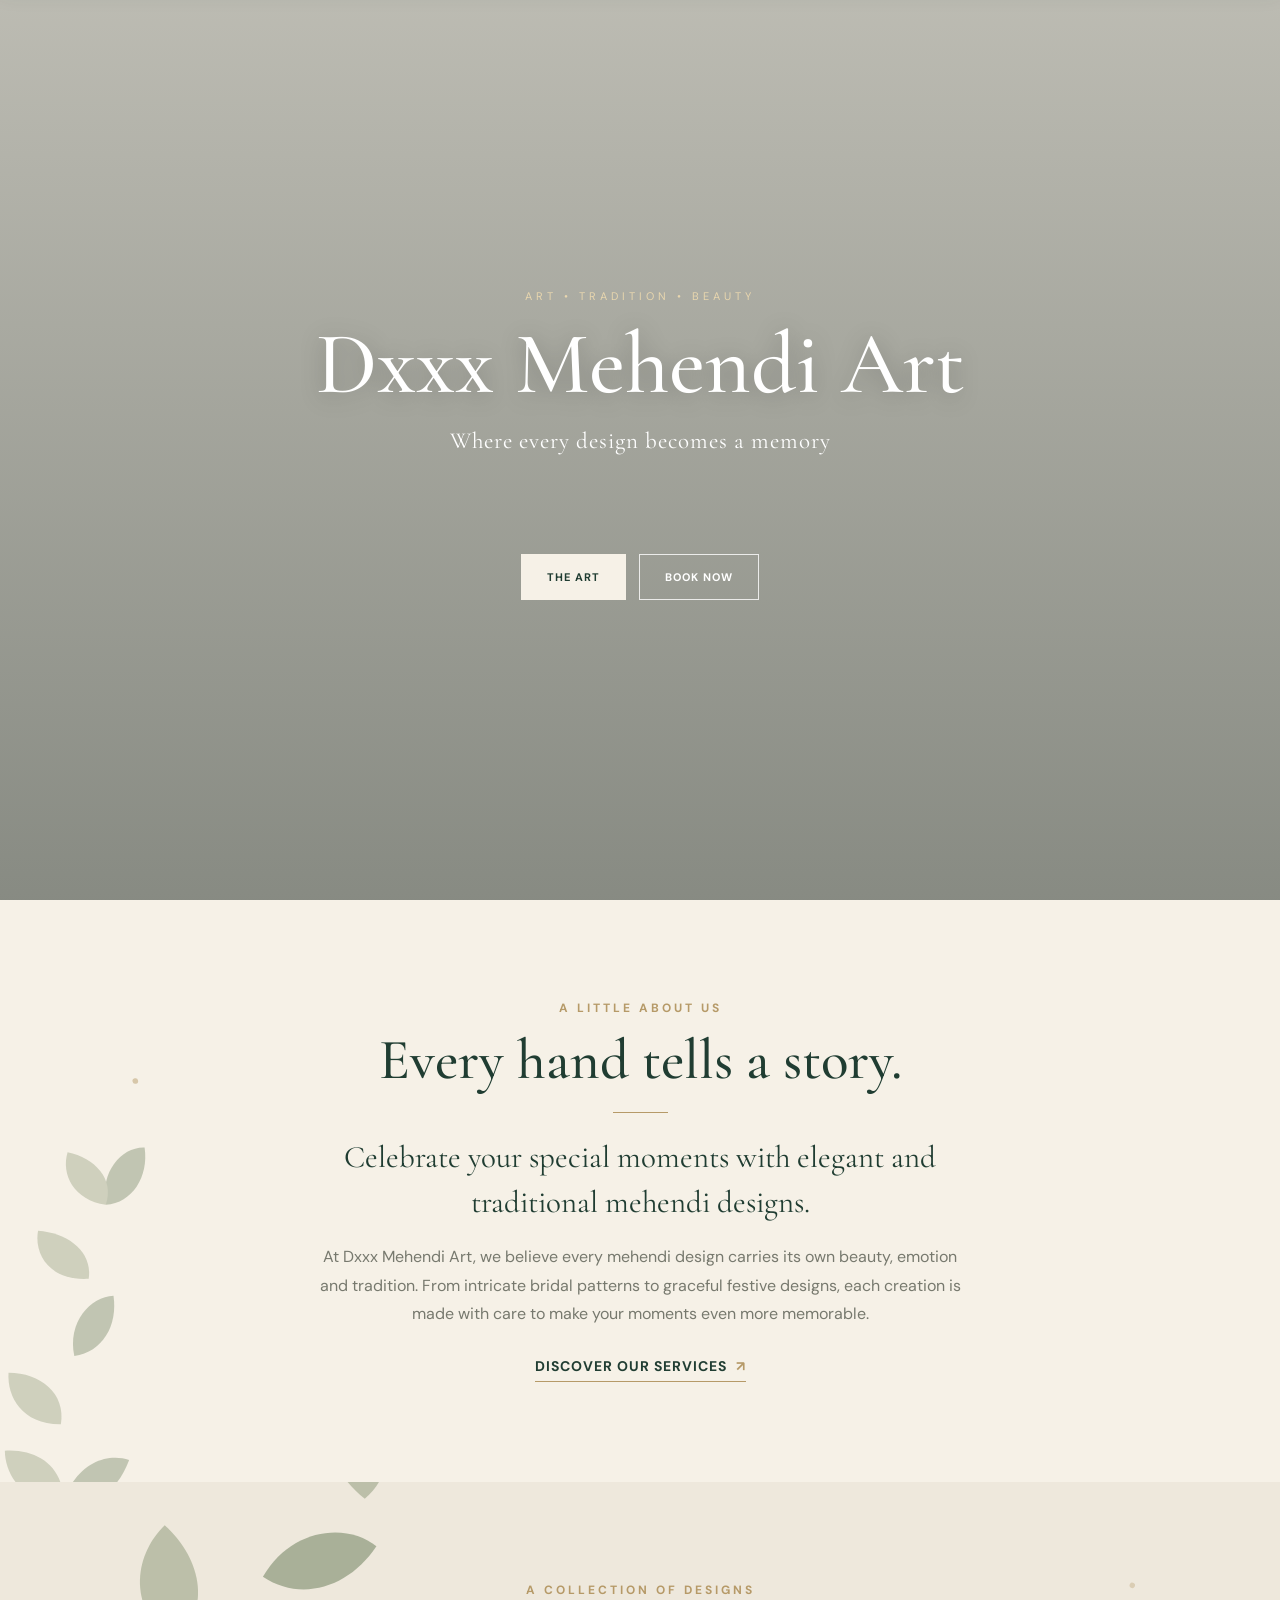
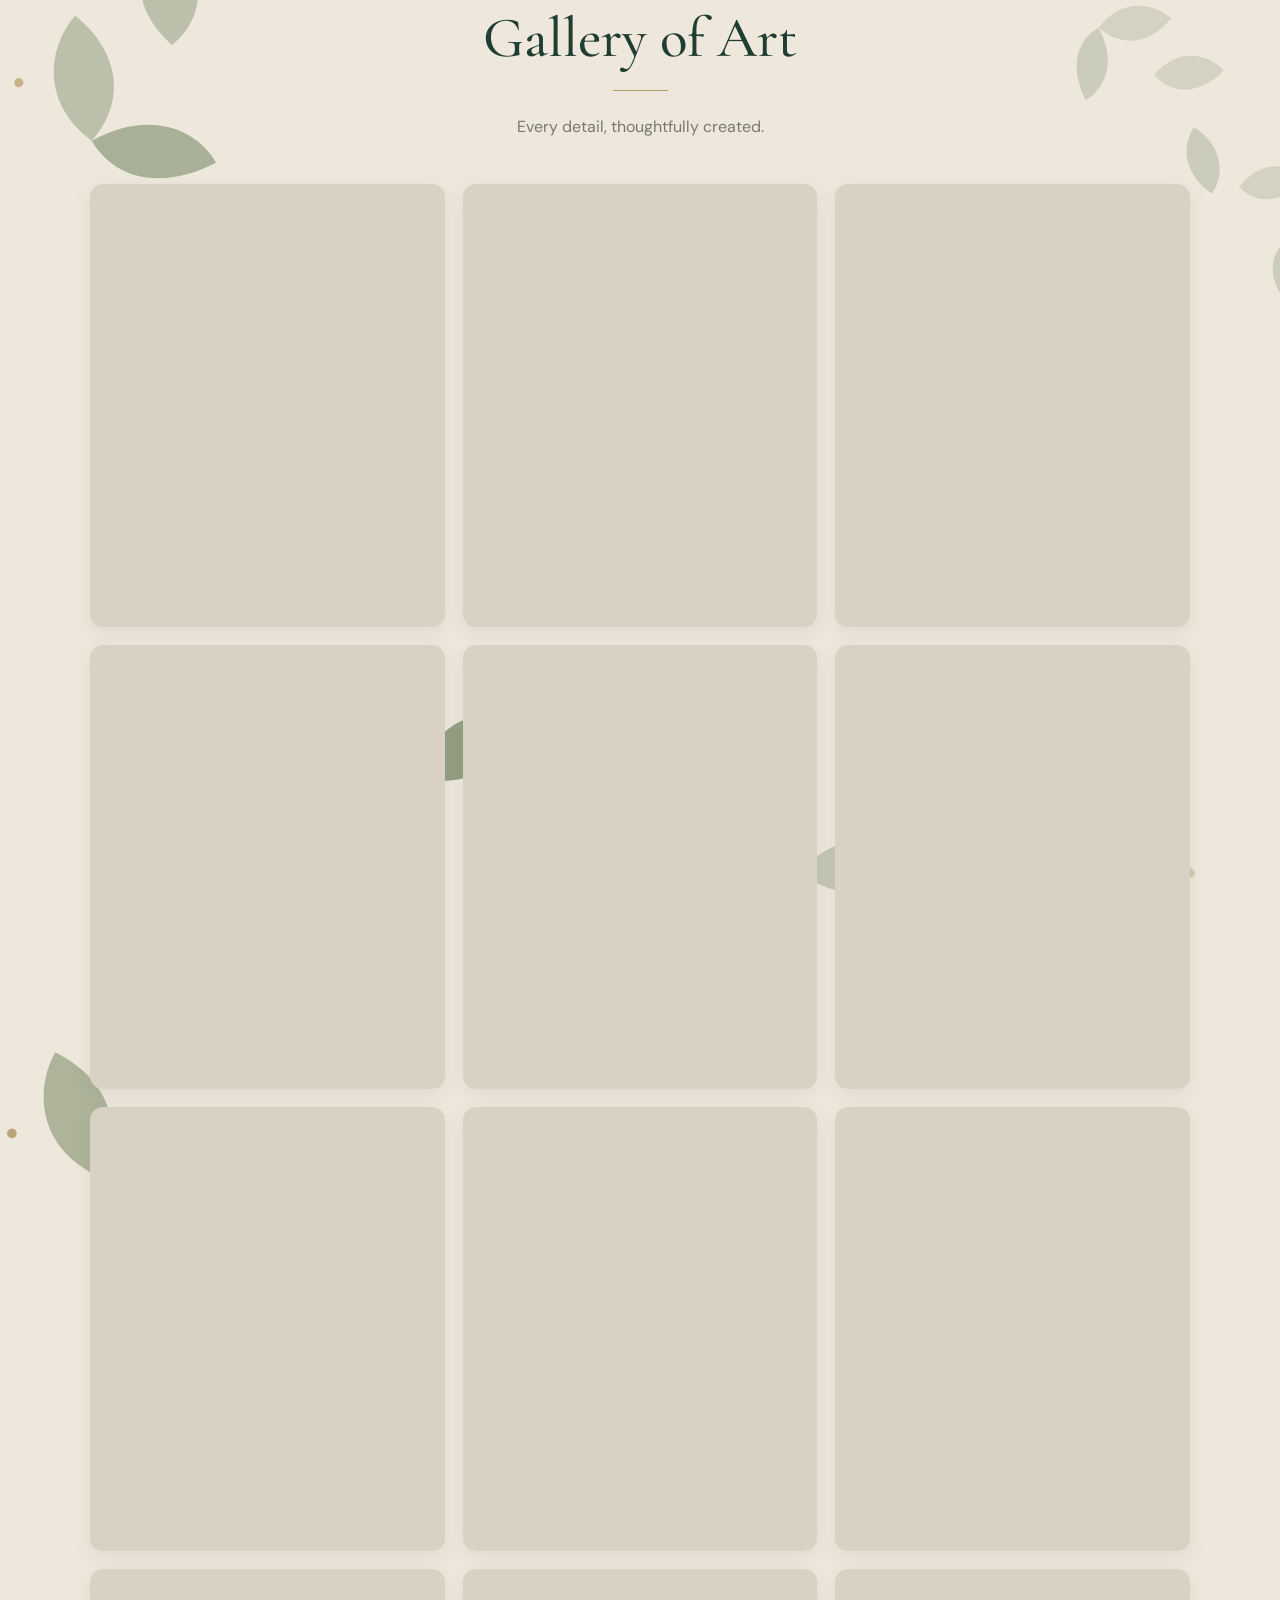
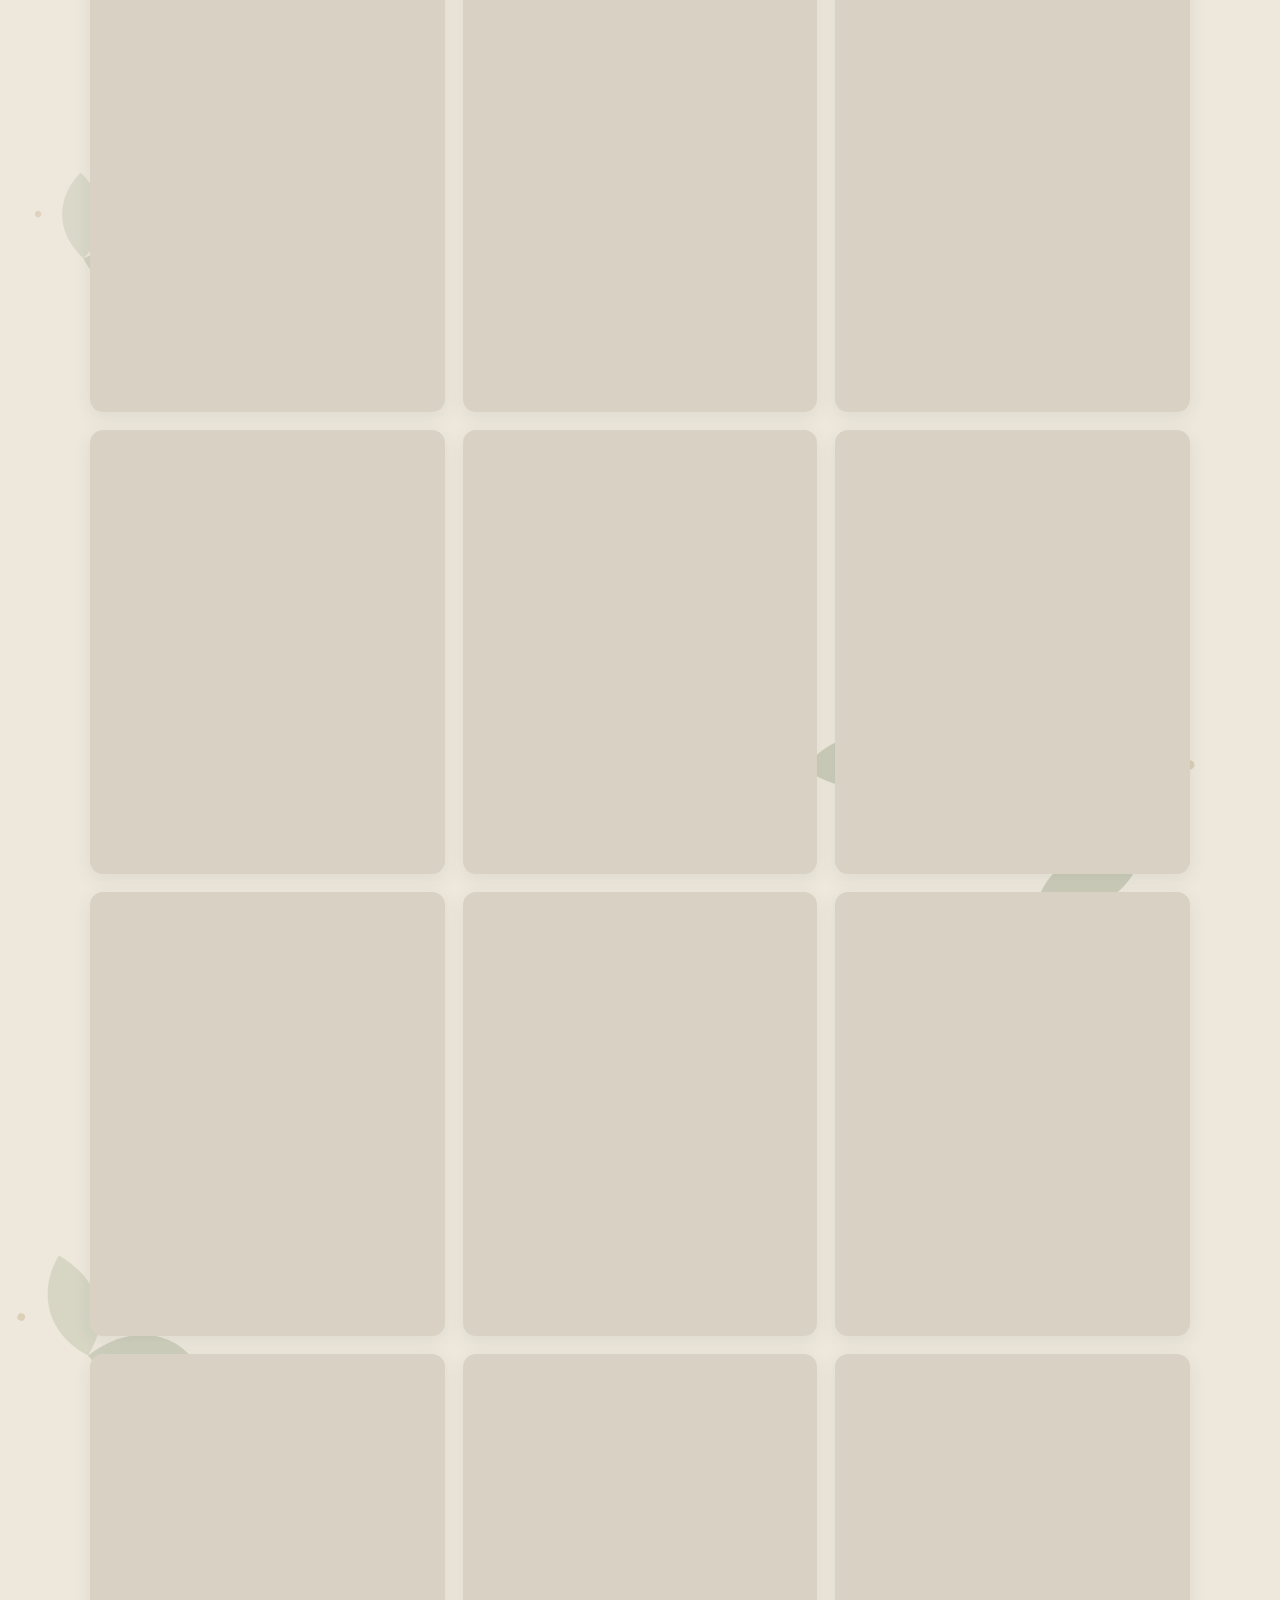
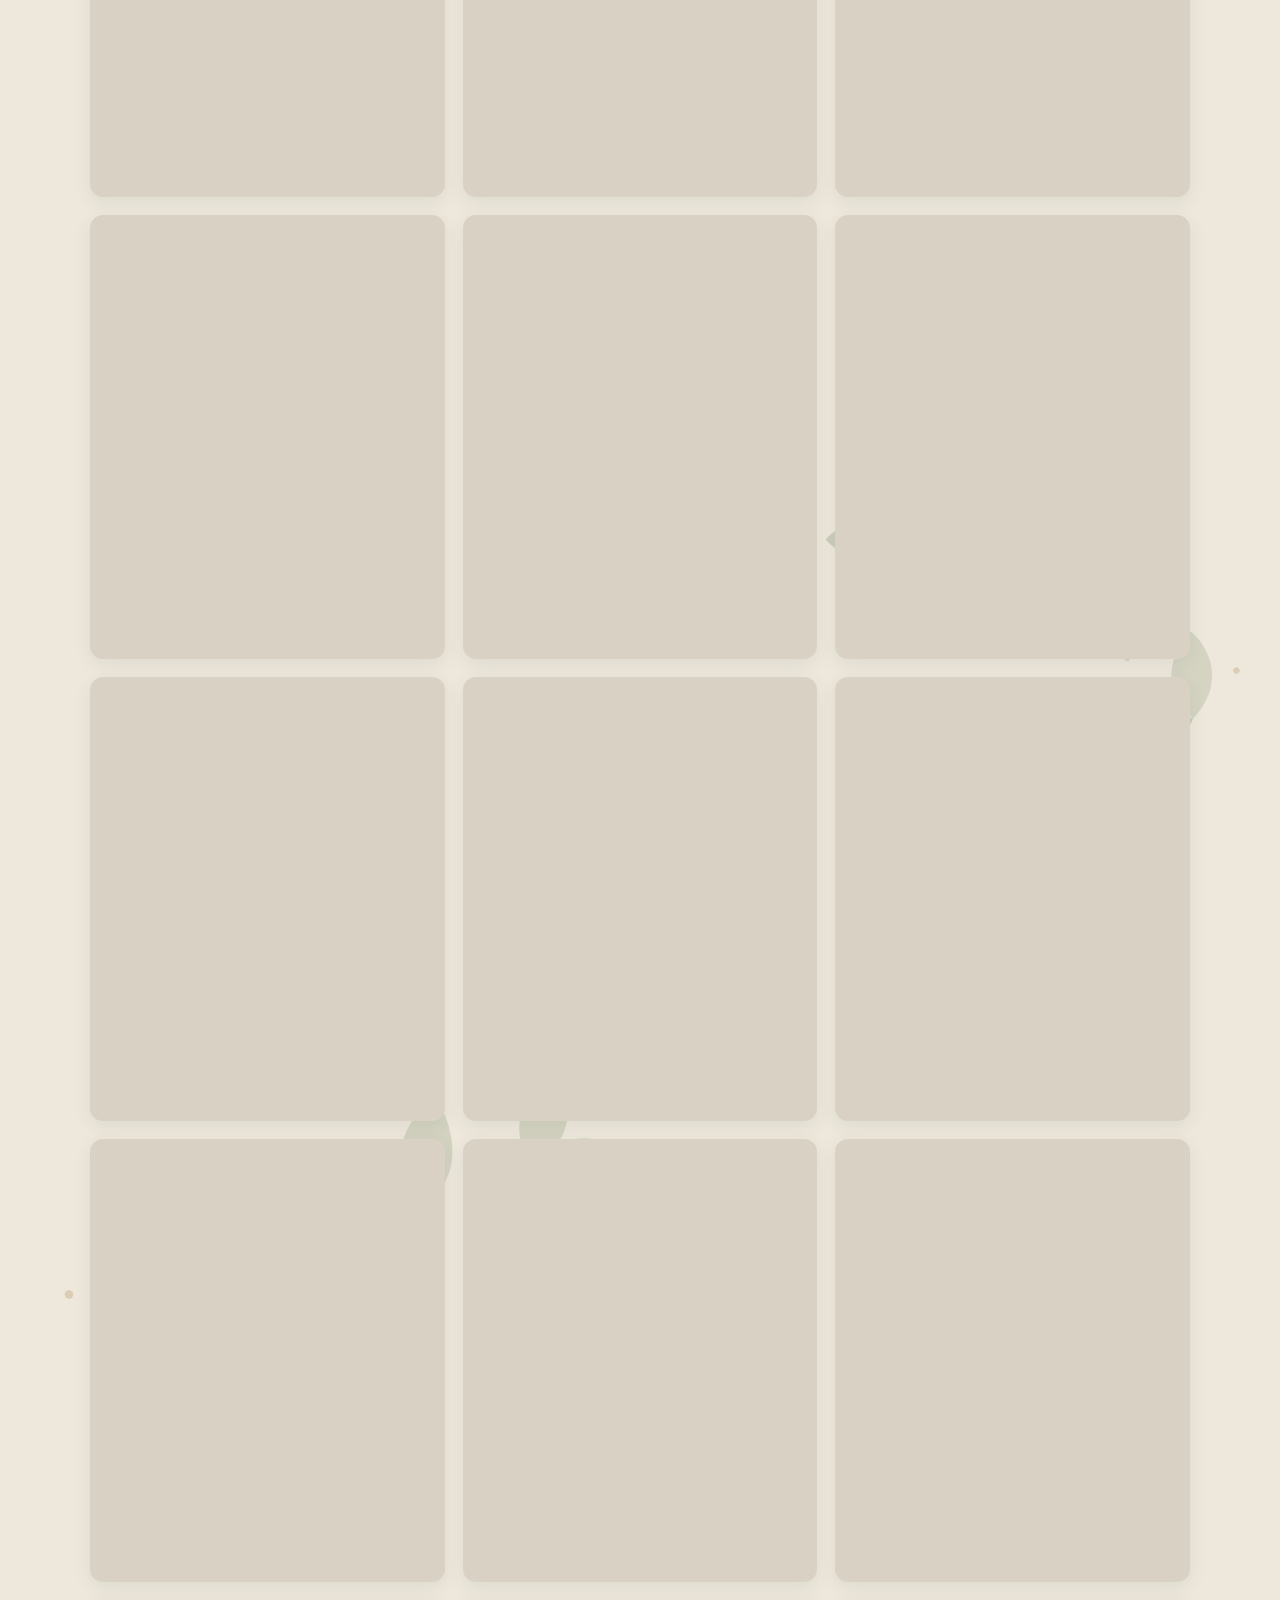
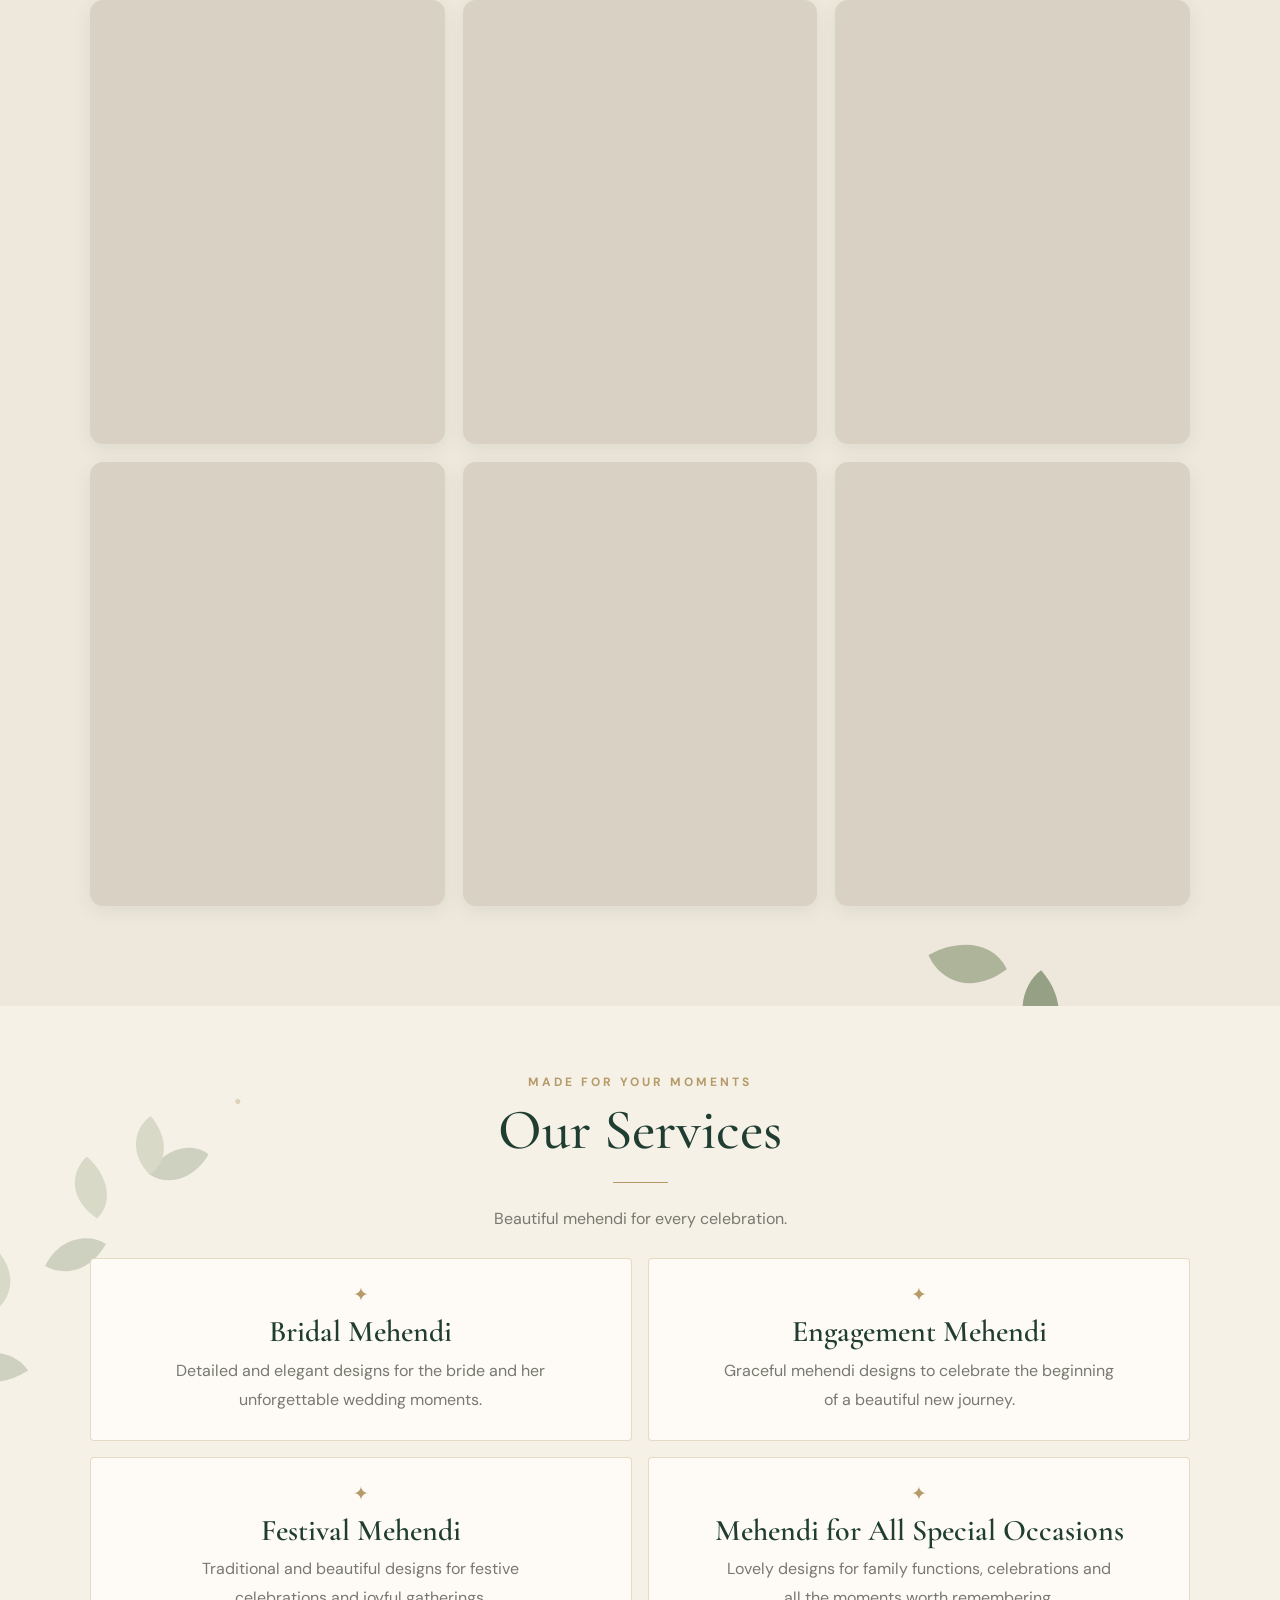
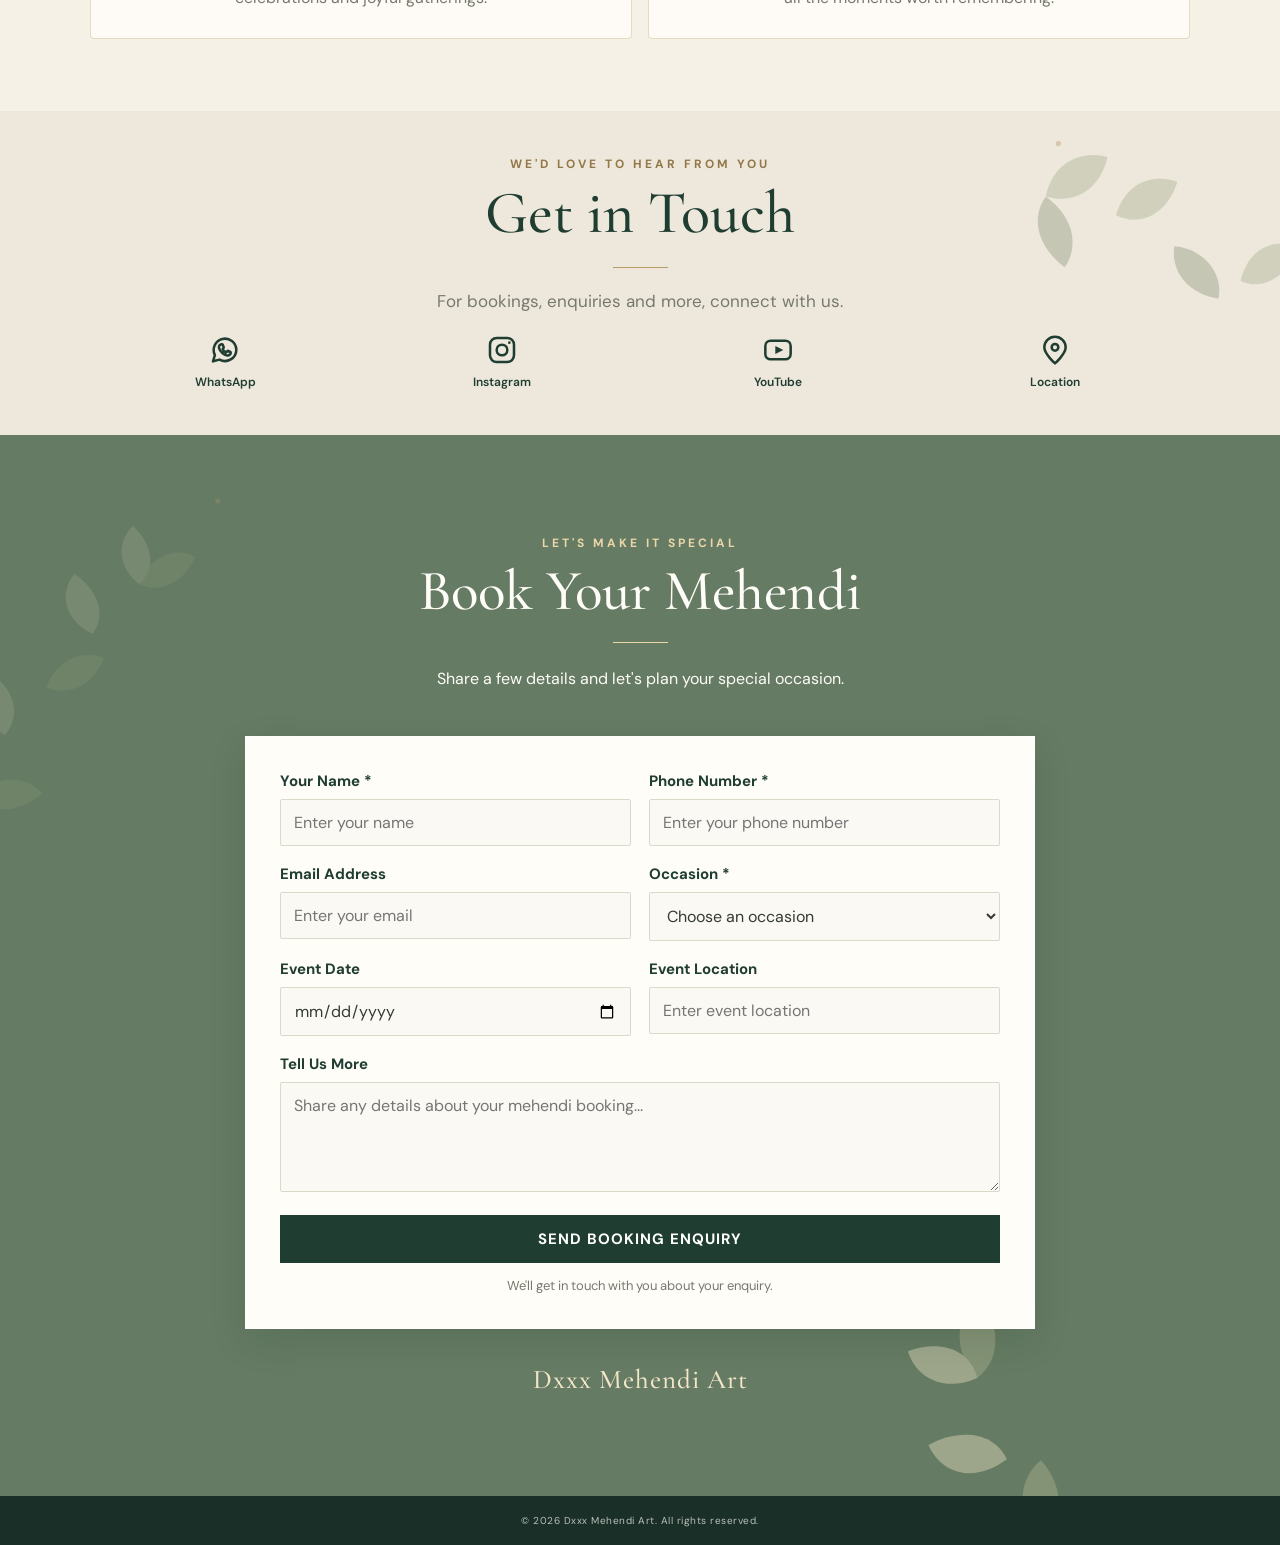
==== index.html @ f759baf1 "Add files via upload" ====
<!DOCTYPE html>
<html lang="en">
<head>
  <meta charset="UTF-8">
  <meta name="viewport" content="width=device-width, initial-scale=1.0">
  <meta name="theme-color" content="#f6f1e7">
  <meta name="description" content="Dxxx Mehendi Art — elegant and traditional mehendi designs for bridal celebrations, engagements, festivals and special occasions.">
  <title>Dxxx Mehendi Art | Elegant Mehendi Designs</title>

  <link rel="preconnect" href="https://fonts.googleapis.com">
  <link rel="preconnect" href="https://fonts.gstatic.com" crossorigin>
  <link href="https://fonts.googleapis.com/css2?family=Cormorant+Garamond:wght@400;500;600;700&family=DM+Sans:wght@400;500;600;700&display=swap" rel="stylesheet">

  <link rel="stylesheet" href="style.css">
</head>

<body>

  <!-- BOTANICAL VINE ARTWORK -->
  <svg class="vine-library" xmlns="http://www.w3.org/2000/svg" aria-hidden="true">
    <symbol id="vine-art" viewBox="0 0 260 520">

      <path class="vine-stem" pathLength="1"
        d="M20 510 C90 430 5 350 100 270 S170 110 235 10"
        fill="none" stroke="#899779" stroke-width="2.2"
        stroke-linecap="round"/>

      <path class="vine-detail" d="M68 430 C25 425 13 390 18 365 C52 370 75 394 68 430Z" fill="#a5ad91"/>
      <path class="vine-detail" d="M68 430 C91 392 125 390 145 402 C126 432 96 446 68 430Z" fill="#899779"/>
      <path class="vine-detail" d="M82 350 C42 342 32 310 39 285 C72 292 94 319 82 350Z" fill="#a5ad91"/>
      <path class="vine-detail" d="M111 282 C111 245 141 224 165 228 C163 260 141 284 111 282Z" fill="#899779"/>
      <path class="vine-detail" d="M143 205 C103 199 91 169 101 144 C132 153 153 178 143 205Z" fill="#a5ad91"/>
      <path class="vine-detail" d="M177 132 C178 96 207 75 230 81 C228 112 205 136 177 132Z" fill="#899779"/>
      <path class="vine-detail" d="M177 132 C145 120 137 91 149 69 C176 81 192 107 177 132Z" fill="#a5ad91"/>

      <path class="vine-gold" pathLength="1"
        d="M30 475 C7 459 2 439 8 421"
        fill="none" stroke="#b69a68" stroke-width="1.2"/>

      <circle class="vine-gold-dot" cx="8" cy="421" r="3" fill="#b69a68"/>
      <circle class="vine-gold-dot" cx="235" cy="10" r="3" fill="#b69a68"/>

    </symbol>
  </svg>

  <!-- HEADER -->
  <header class="navbar hero-nav" id="navbar">

    <a href="#home" class="brand">
      Dxxx <span>Mehendi Art</span>
    </a>

    <button class="menu-toggle" id="menuToggle"
      aria-label="Open navigation menu"
      aria-expanded="false"
      aria-controls="menuPanel">
      <span></span>
      <span></span>
      <span></span>
    </button>

    <nav class="menu-panel" id="menuPanel" aria-label="Main navigation">
      <a href="#home">Home</a>
      <a href="#story">Our Story</a>
      <a href="#gallery">Gallery</a>
      <a href="#services">Services</a>
      <a href="#contact">Contact</a>
      <a href="#booking">Booking</a>
    </nav>

  </header>

  <!-- HERO -->
  <section class="hero-cover" id="home">

    <div class="hero-shade"></div>

    <div class="hero-content">
      <p class="hero-overline">ART • TRADITION • BEAUTY</p>
      <h1>Dxxx Mehendi Art</h1>

      <p class="hero-small">
        Where every design becomes a memory
      </p>

      <div class="hero-buttons">
        <a href="#gallery" class="btn btn-light">The Art</a>
        <a href="#booking" class="btn btn-outline">Book Now</a>
      </div>
    </div>

  </section>

  <!-- OUR STORY -->
  <section class="story section-space" id="story">

    <svg class="vine vine-story" viewBox="0 0 260 520" aria-hidden="true">
      <use href="#vine-art"></use>
    </svg>

    <div class="section-inner story-inner">

      <p class="eyebrow">A LITTLE ABOUT US</p>
      <h2>Every hand tells a story.</h2>
      <div class="gold-line"></div>

      <p class="story-tagline">
        Celebrate your special moments with elegant and traditional
        mehendi designs.
      </p>

      <p class="story-copy">
        At Dxxx Mehendi Art, we believe every mehendi design carries
        its own beauty, emotion and tradition. From intricate bridal
        patterns to graceful festive designs, each creation is made
        with care to make your moments even more memorable.
      </p>

      <a href="#services" class="text-link">
        Discover Our Services <span>↗</span>
      </a>

    </div>
  </section>

  <!-- GALLERY -->
  <section class="gallery-section section-space" id="gallery">

    <svg class="vine vine-gallery" viewBox="0 0 260 520" aria-hidden="true">
      <use href="#vine-art"></use>
    </svg>

    <svg class="vine vine-gallery vine-second" aria-hidden="true">
      <use href="#vine-art"></use>
    </svg>

    <svg class="vine vine-gallery vine-extra" aria-hidden="true">
      <use href="#vine-art"></use>
    </svg>

    <svg class="vine vine-gallery vine-third" aria-hidden="true">
      <use href="#vine-art"></use>
    </svg>

    <div class="section-inner">

      <div class="section-heading">
        <p class="eyebrow">A COLLECTION OF DESIGNS</p>
        <h2>Gallery of Art</h2>
        <div class="gold-line"></div>
        <p>Every detail, thoughtfully created.</p>
      </div>

      <div class="gallery-grid" id="galleryGrid"></div>

    </div>
  </section>

  <!-- SERVICES -->
  <section class="services-section section-space" id="services">

    <svg class="vine vine-services" viewBox="0 0 260 520" aria-hidden="true">
      <use href="#vine-art"></use>
    </svg>

    <div class="section-inner">

      <div class="section-heading">
        <p class="eyebrow">MADE FOR YOUR MOMENTS</p>
        <h2>Our Services</h2>
        <div class="gold-line"></div>
        <p>Beautiful mehendi for every celebration.</p>
      </div>

      <div class="service-grid">

        <article class="service-card">
          <span class="service-number">✦</span>
          <h3>Bridal Mehendi</h3>
          <p>Detailed and elegant designs for the bride and her unforgettable wedding moments.</p>
        </article>

        <article class="service-card">
          <span class="service-number">✦</span>
          <h3>Engagement Mehendi</h3>
          <p>Graceful mehendi designs to celebrate the beginning of a beautiful new journey.</p>
        </article>

        <article class="service-card">
          <span class="service-number">✦</span>
          <h3>Festival Mehendi</h3>
          <p>Traditional and beautiful designs for festive celebrations and joyful gatherings.</p>
        </article>

        <article class="service-card">
          <span class="service-number">✦</span>
          <h3>Mehendi for All Special Occasions</h3>
          <p>Lovely designs for family functions, celebrations and all the moments worth remembering.</p>
        </article>

      </div>
    </div>
  </section>

  <!-- CONTACT -->
  <section class="contact-section section-space" id="contact">

    <svg class="vine vine-contact" viewBox="0 0 260 520" aria-hidden="true">
      <use href="#vine-art"></use>
    </svg>

    <div class="section-inner contact-inner">

      <p class="eyebrow">WE'D LOVE TO HEAR FROM YOU</p>
      <h2>Get in Touch</h2>
      <div class="gold-line"></div>

      <p class="contact-intro">
        For bookings, enquiries and more, connect with us.
      </p>

      <div class="social-links">

        <a href="#" id="whatsappLink" class="social-link"
          target="_blank" rel="noopener" aria-label="WhatsApp">
          <svg viewBox="0 0 24 24" aria-hidden="true">
            <path d="M20.5 11.8a8.5 8.5 0 0 1-12.6 7.4L3 20.5l1.4-4.7a8.5 8.5 0 1 1 16.1-4Z"/>
            <path d="M8.5 8.2c.3-.5.6-.5.9-.5h.4c.2 0 .4.1.5.4l.7 1.7c.1.2.1.4-.1.6l-.5.6c-.2.2-.2.4 0 .6.5.9 1.2 1.6 2.1 2.1.2.1.4.1.6-.1l.7-.8c.2-.2.4-.2.6-.1l1.6.8c.2.1.3.3.3.5 0 .3-.2 1.1-.7 1.5-.5.5-1.2.7-1.9.6-1-.1-2.2-.6-3.5-1.7-1.5-1.3-2.5-2.9-2.7-3.9-.2-.9.1-1.8.5-2.3Z"/>
          </svg>
          <span>WhatsApp</span>
        </a>

        <a href="#" class="social-link" id="instagramLink"
          target="_blank" rel="noopener" aria-label="Instagram">
          <svg viewBox="0 0 24 24" aria-hidden="true">
            <rect x="3" y="3" width="18" height="18" rx="5"/>
            <circle cx="12" cy="12" r="4"/>
            <circle cx="17.5" cy="6.5" r="1" class="icon-fill"/>
          </svg>
          <span>Instagram</span>
        </a>

        <a href="#" class="social-link" id="youtubeLink"
          target="_blank" rel="noopener" aria-label="YouTube">
          <svg viewBox="0 0 24 24" aria-hidden="true">
            <rect x="2.5" y="5" width="19" height="14" rx="4"/>
            <path d="M10 9 L16 12 L10 15 Z" class="icon-fill"/>
          </svg>
          <span>YouTube</span>
        </a>

        <a href="#" class="social-link" id="mapsLink"
          target="_blank" rel="noopener" aria-label="Google Maps">
          <svg viewBox="0 0 24 24" aria-hidden="true">
            <path d="M20 10c0 5-8 12-8 12S4 15 4 10a8 8 0 1 1 16 0Z"/>
            <circle cx="12" cy="10" r="2.5"/>
          </svg>
          <span>Location</span>
        </a>

        <a href="#" class="social-link" id="emailLink" aria-label="Email">
          <svg viewBox="0 0 24 24" aria-hidden="true">
            <rect x="2.5" y="4.5" width="19" height="15" rx="2"/>
            <path d="M3.5 6 L12 13 L20.5 6"/>
          </svg>
          <span>Email</span>
        </a>

      </div>
    </div>
  </section>

  <!-- BOOKING -->
  <section class="booking-section section-space" id="booking">

    <svg class="vine vine-booking" viewBox="0 0 260 520" aria-hidden="true">
      <use href="#vine-art"></use>
    </svg>

    <svg class="vine vine-booking vine-second" aria-hidden="true">
      <use href="#vine-art"></use>
    </svg>

    <div class="section-inner booking-inner">

      <div class="section-heading">
        <p class="eyebrow">LET'S MAKE IT SPECIAL</p>
        <h2>Book Your Mehendi</h2>
        <div class="gold-line"></div>
        <p>Share a few details and let's plan your special occasion.</p>
      </div>

      <form class="booking-form"
        name="mehendi-booking"
        method="POST"
        data-netlify="true"
        netlify-honeypot="bot-field"
        action="/thank-you.html"

        <input type="hidden" name="form-name" value="mehendi-booking">

        <p class="hidden-field">
          <label>Don't fill this out:
            <input name="bot-field">
          </label>
        </p>

        <div class="form-row">

          <div class="form-group">
            <label for="name">Your Name *</label>
            <input type="text" id="name" name="name"
              placeholder="Enter your name" required>
          </div>

          <div class="form-group">
            <label for="phone">Phone Number *</label>
            <input type="tel" id="phone" name="phone"
              placeholder="Enter your phone number" required>
          </div>

        </div>

        <div class="form-row">

          <div class="form-group">
            <label for="email">Email Address</label>
            <input type="email" id="email" name="email"
              placeholder="Enter your email">
          </div>

          <div class="form-group">
            <label for="occasion">Occasion *</label>
            <select id="occasion" name="occasion" required>
              <option value="">Choose an occasion</option>
              <option>Bridal Mehendi</option>
              <option>Engagement Mehendi</option>
              <option>Festival Mehendi</option>
              <option>Special Occasion</option>
              <option>Other</option>
            </select>
          </div>

        </div>

        <div class="form-row">

          <div class="form-group">
            <label for="date">Event Date</label>
            <input type="date" id="date" name="event-date">
          </div>

          <div class="form-group">
            <label for="location">Event Location</label>
            <input type="text" id="location" name="event-location"
              placeholder="Enter event location">
          </div>

        </div>

        <div class="form-group">
          <label for="message">Tell Us More</label>
          <textarea id="message" name="message" rows="4"
            placeholder="Share any details about your mehendi booking..."></textarea>
        </div>

        <button type="submit" class="btn btn-dark">
          Send Booking Enquiry
        </button>

        <p class="form-note">
          We'll get in touch with you about your enquiry.
        </p>

      </form>

      <p class="booking-brand">Dxxx Mehendi Art</p>

    </div>
  </section>

  <!-- GALLERY LIGHTBOX -->
  <div class="lightbox" id="lightbox" aria-hidden="true">

    <button class="lightbox-close" id="lightboxClose"
      aria-label="Close gallery">&times;</button>

    <button class="lightbox-arrow lightbox-prev" id="lightboxPrev"
      aria-label="Previous photo">&#10094;</button>

    <img src="" alt="Mehendi design" id="lightboxImage">

    <button class="lightbox-arrow lightbox-next" id="lightboxNext"
      aria-label="Next photo">&#10095;</button>

    <p class="lightbox-count" id="lightboxCount"></p>

  </div>

  <!-- FOOTER -->
  <footer class="footer">
    <p>© <span id="year"></span> Dxxx Mehendi Art. All rights reserved.</p>
  </footer>

  <script src="script.js" defer></script>

</body>
</html>
---- style.css ----
:root {
  --ivory: #f6f1e7;
  --cream: #eee8dc;
  --green: #203d32;
  --green-light: #345748;
  --booking-green: #657b63;
  --gold: #b69a68;
  --sage: #899779;
  --text: #343b32;
  --muted: #77796e;
  --white: #fffdf8;
}

* {
  margin: 0;
  padding: 0;
  box-sizing: border-box;
}

html {
  scroll-behavior: smooth;
  scroll-padding-top: 78px;
}

body {
  background: var(--ivory);
  color: var(--text);
  font-family: 'DM Sans', sans-serif;
  overflow-x: hidden;
}

a {
  color: inherit;
  text-decoration: none;
}

button,
input,
textarea,
select {
  font: inherit;
}

.vine-library {
  position: absolute;
  width: 0;
  height: 0;
  overflow: hidden;
}


/* HEADER */

.navbar {
  position: fixed;
  top: 0;
  left: 0;
  z-index: 100;
  width: 100%;
  min-height: 76px;
  padding: 15px 6%;
  display: flex;
  align-items: center;
  justify-content: space-between;
  gap: 25px;
  background: rgba(246, 241, 231, .97);
  border-bottom: 1px solid rgba(182, 154, 104, .2);
  box-shadow: 0 4px 18px rgba(32, 61, 50, .08);
  transform: translateY(-110%);
  transition: transform .35s ease,
              min-height .3s ease,
              padding .3s ease;
}

.navbar.nav-visible {
  transform: translateY(0);
}

.brand {
  flex-shrink: 0;
  color: var(--green);
  font-family: 'Cormorant Garamond', serif;
  font-size: 27px;
  font-weight: 700;
  letter-spacing: .2px;
  transition: font-size .3s ease;
}

.brand span {
  font-weight: 500;
}

.navbar nav {
  display: flex;
  align-items: center;
  justify-content: flex-end;
  flex-wrap: wrap;
  gap: 23px;
}

.navbar nav a {
  color: var(--green);
  font-size: 12px;
  font-weight: 600;
  transition: color .2s ease;
}

.navbar nav a:hover {
  color: var(--gold);
}

.navbar.scrolled {
  min-height: 48px;
  padding-top: 7px;
  padding-bottom: 7px;
}

.navbar.scrolled .brand {
  font-size: 20px;
}

.navbar.scrolled nav {
  gap: 17px;
}

.navbar.scrolled nav a {
  font-size: 10px;
}


/* HERO */

.hero-cover {
  min-height: 100svh;
  position: relative;
  display: flex;
  align-items: center;
  justify-content: center;
  text-align: center;
  color: white;
  background-image: url("images/IMG-20261113-WA0094.jpg");
  background-size: cover;
  background-position: center 42%;
  overflow: hidden;
}

.hero-shade {
  position: absolute;
  inset: 0;
  background: linear-gradient(
    180deg,
    rgba(15, 27, 21, .25),
    rgba(15, 27, 21, .48)
  );
}

/*
  The content moves upward.
  The buttons move separately downward.
  Hero entrance animation uses opacity only so it
  cannot override these positioning transforms.
*/

.hero-content {
  position: relative;
  z-index: 1;
  width: min(90%, 760px);
  padding: 55px 15px;
  transform: translateY(-38px);
  animation: heroAppear 1.1s ease both;
}

.hero-overline {
  color: #e8d6ae;
  font-size: 11px;
  letter-spacing: 4px;
  margin-bottom: 18px;
}

.hero-content h1 {
  font-family: 'Cormorant Garamond', serif;
  font-size: clamp(48px, 8vw, 88px);
  line-height: .98;
  font-weight: 500;
  text-shadow: 0 3px 25px rgba(0, 0, 0, .25);
}

.hero-small {
  margin-top: 20px;
  font-family: 'Cormorant Garamond', serif;
  font-size: clamp(17px, 2.5vw, 23px);
  letter-spacing: 1px;
}

.hero-buttons {
  margin-top: 34px;
  display: flex;
  align-items: center;
  justify-content: center;
  flex-wrap: wrap;
  gap: 13px;
  position: relative;
  transform: translateY(65px);
}

.btn {
  min-height: 46px;
  padding: 13px 25px;
  display: inline-flex;
  align-items: center;
  justify-content: center;
  border: 1px solid transparent;
  cursor: pointer;
  font-size: 11px;
  font-weight: 700;
  letter-spacing: 1px;
  text-transform: uppercase;
  transition: background .25s ease,
              color .25s ease,
              border-color .25s ease,
              transform .25s ease;
}

.btn:hover {
  transform: translateY(-2px);
}

.btn-light {
  color: var(--green);
  background: var(--ivory);
}

.btn-light:hover {
  background: white;
}

.btn-outline {
  color: white;
  border-color: rgba(255, 255, 255, .8);
  background: transparent;
}

.btn-outline:hover {
  color: var(--green);
  background: white;
}

.btn-dark {
  color: white;
  background: var(--green);
}

.btn-dark:hover {
  background: var(--green-light);
}

@keyframes heroAppear {
  from {
    opacity: 0;
  }
  to {
    opacity: 1;
  }
}


/* SHARED SECTION STYLES */

.section-space {
  position: relative;
  padding: 100px 7%;
  overflow: hidden;
}

.section-inner {
  position: relative;
  z-index: 3;
  width: min(100%, 1120px);
  margin: 0 auto;
}

.eyebrow {
  color: var(--gold);
  font-size: 10px;
  font-weight: 700;
  letter-spacing: 3px;
  text-transform: uppercase;
}

.section-heading {
  margin: 0 auto 42px;
  max-width: 650px;
  text-align: center;
}

.section-heading h2,
.story h2,
.contact-section h2 {
  margin-top: 10px;
  color: var(--green);
  font-family: 'Cormorant Garamond', serif;
  font-size: clamp(39px, 5vw, 57px);
  line-height: 1.05;
  font-weight: 500;
}

.section-heading > p:last-child {
  margin-top: 14px;
  color: var(--muted);
  font-size: 14px;
  line-height: 1.8;
}

.gold-line {
  width: 55px;
  height: 1px;
  margin: 22px auto;
  background: var(--gold);
}


/* BOTANICAL VINES */

/*
  Important:
  The vine is drawn using the SVG <use> element.
  Stroke dash animation is applied to the referenced artwork.
  The whole vine gently rotates while visible.
*/

.vine {
  position: absolute;
  z-index: 1;
  width: 245px;
  height: 490px;
  overflow: visible;
  pointer-events: none;
  opacity: .48;
  transform-origin: center;
}

/* Start with the vine artwork hidden */

.vine use {
  opacity: 0;
  stroke-dasharray: 1;
  stroke-dashoffset: 1;
  transition:
    stroke-dashoffset 3.2s cubic-bezier(.45, 0, .2, 1),
    opacity .8s ease;
}

/* When the section enters view, draw the artwork */

.vine.is-visible use {
  opacity: 1;
  stroke-dashoffset: 0;
}

/* Continuous gentle movement while visible */

.vine.is-visible {
  animation: vineSway 6s ease-in-out infinite;
}

/* Slightly different movement timing for natural variation */

.vine-gallery.is-visible {
  animation-duration: 7.5s;
}

.vine-services.is-visible {
  animation-duration: 6.8s;
}

.vine-contact.is-visible {
  animation-duration: 7.2s;
}

.vine-booking.is-visible {
  animation-duration: 6.5s;
}

@keyframes vineSway {
  0%, 100% {
    rotate: -1.2deg;
  }

  50% {
    rotate: 1.2deg;
  }
}

/* Different vine positions in different sections */

.vine-story {
  left: -35px;
  bottom: -95px;
  transform: rotate(-12deg);
}

.vine-gallery {
  right: -45px;
  top: 25px;
  transform: rotate(120deg) scale(.95);
  opacity: .34;
}

.vine-services {
  left: -55px;
  top: 5px;
  transform: rotate(25deg) scale(.9);
  opacity: .35;
}

.vine-contact {
  right: -35px;
  bottom: -75px;
  transform: rotate(95deg) scale(.95);
  opacity: .4;
}

.vine-booking {
  left: -55px;
  top: -5px;
  transform: rotate(18deg) scale(.9);
  opacity: .29;
}


/* OUR STORY */

.story {
  background: var(--ivory);
  text-align: center;
}

.story-inner {
  max-width: 760px;
}

.story h2 {
  margin-top: 14px;
}

.story-tagline {
  max-width: 620px;
  margin: 0 auto 18px;
  color: var(--green);
  font-family: 'Cormorant Garamond', serif;
  font-size: clamp(22px, 3vw, 29px);
  line-height: 1.4;
}

.story-copy {
  max-width: 650px;
  margin: 0 auto;
  color: var(--muted);
  font-size: 14px;
  line-height: 2;
}

.text-link {
  display: inline-block;
  margin-top: 28px;
  padding-bottom: 6px;
  color: var(--green);
  border-bottom: 1px solid var(--gold);
  font-size: 9px;
  font-weight: 700;
  letter-spacing: 1px;
  text-transform: uppercase;
}

.text-link span {
  margin-left: 5px;
  color: var(--gold);
}


/* GALLERY */

.gallery-section {
  background: #eee8dc;
}

.gallery-grid {
  display: grid;
  grid-template-columns: repeat(3, minmax(0, 1fr));
  gap: 18px;
}

.gallery-item {
  position: relative;
  display: block;
  width: 100%;
  aspect-ratio: 4 / 5;
  padding: 0;
  overflow: hidden;
  border: 0;
  border-radius: 13px;
  background: #ded7c9;
  cursor: pointer;
  box-shadow: 0 5px 18px rgba(32, 61, 50, .08);
}

.gallery-item img {
  width: 100%;
  height: 100%;
  display: block;
  object-fit: cover;
  transition: transform .5s ease;
}

.gallery-item:hover img {
  transform: scale(1.055);
}

.gallery-item:focus-visible {
  outline: 3px solid var(--gold);
  outline-offset: 3px;
}


/* SERVICES — REDUCED EMPTY SPACE */

.services-section {
  background: var(--ivory);
  padding-top: 68px;
  padding-bottom: 72px;
}

.services-section .section-heading {
  margin-bottom: 25px;
}

.service-grid {
  display: grid;
  grid-template-columns: repeat(2, minmax(0, 1fr));
  gap: 16px;
}

.service-card {
  min-height: 0;
  padding: 23px 24px 25px;
  text-align: center;
  background: rgba(255, 253, 248, .86);
  border: 1px solid rgba(182, 154, 104, .35);
  border-radius: 4px;
  transition: transform .3s ease,
              box-shadow .3s ease;
}

.service-card:hover {
  transform: translateY(-4px);
  box-shadow: 0 12px 28px rgba(32, 61, 50, .07);
}

.service-number {
  display: block;
  margin-bottom: 8px;
  color: var(--gold);
  font-size: 19px;
}

.service-card h3 {
  color: var(--green);
  font-family: 'Cormorant Garamond', serif;
  font-size: 26px;
  font-weight: 600;
  line-height: 1.12;
}

.service-card p {
  max-width: 390px;
  margin: 8px auto 0;
  color: var(--muted);
  font-size: 12px;
  line-height: 1.65;
}


/* CONTACT — WARM CREAM */

.contact-section {
  position: relative;
  padding: 82px 7%;
  overflow: hidden;
  color: var(--text);
  background: #EEE8DC;
  text-align: center;
}

.contact-section h2 {
  color: var(--green);
}

.contact-section .eyebrow {
  color: #927849;
}

.contact-section .gold-line {
  background: #b69a68;
}

.contact-intro {
  margin: 0 auto;
  color: #77796e;
  font-size: 14px;
  line-height: 1.8;
}

.social-links {
  display: flex;
  align-items: center;
  justify-content: center;
  flex-wrap: wrap;
  gap: 38px;
  margin-top: 38px;
}

.social-link {
  min-width: 70px;
  display: flex;
  flex-direction: column;
  align-items: center;
  gap: 11px;
  color: var(--green);
  font-size: 11px;
  transition: color .2s ease,
              transform .2s ease;
}

.social-link:hover {
  color: #927849;
  transform: translateY(-4px);
}

.social-link svg {
  width: 27px;
  height: 27px;
  fill: none;
  stroke: currentColor;
  stroke-width: 1.6;
  stroke-linecap: round;
  stroke-linejoin: round;
}

.social-link .icon-fill {
  fill: currentColor;
  stroke: none;
}


/* BOOKING — BOTANICAL GREEN */

.booking-section {
  background: #657B63;
}

.booking-section .section-heading h2,
.booking-section .section-heading > p:last-child {
  color: #fffdf8;
}

.booking-section .section-heading .eyebrow {
  color: #ead6a9;
}

.booking-section .gold-line {
  background: #ead6a9;
}

.booking-inner {
  max-width: 790px;
}

.booking-form {
  padding: 34px;
  background: var(--white);
  border: 1px solid rgba(255, 255, 255, .45);
  box-shadow: 0 12px 35px rgba(20, 38, 26, .12);
}

.form-row {
  display: grid;
  grid-template-columns: repeat(2, minmax(0, 1fr));
  gap: 18px;
}

.form-group {
  margin-bottom: 18px;
}

.form-group label {
  display: block;
  margin-bottom: 8px;
  color: var(--green);
  font-size: 12px;
  font-weight: 700;
}

.form-group input,
.form-group select,
.form-group textarea {
  width: 100%;
  min-height: 46px;
  padding: 12px 13px;
  color: var(--text);
  background: #fbf9f4;
  border: 1px solid #ded8ca;
  border-radius: 2px;
  outline: none;
  font-size: 13px;
}

.form-group textarea {
  resize: vertical;
  min-height: 110px;
}

.form-group input:focus,
.form-group select:focus,
.form-group textarea:focus {
  border-color: var(--sage);
  box-shadow: 0 0 0 2px rgba(137, 151, 121, .12);
}

.booking-form .btn {
  width: 100%;
}

.form-note {
  margin-top: 14px;
  color: var(--muted);
  text-align: center;
  font-size: 11px;
}

/* Brand name sits below the Booking form */

.booking-brand {
  margin-top: 34px;
  color: #f2e5c8;
  text-align: center;
  font-family: 'Cormorant Garamond', serif;
  font-size: 27px;
  font-weight: 500;
  letter-spacing: 1px;
}

.hidden-field {
  display: none;
}


/* WHATSAPP */

.whatsapp-float {
  position: fixed;
  z-index: 90;
  right: 20px;
  bottom: 20px;
  width: 54px;
  height: 54px;
  display: flex;
  align-items: center;
  justify-content: center;
  border-radius: 50%;
  color: white;
  background: #238b58;
  box-shadow: 0 5px 18px rgba(0, 0, 0, .2);
  transition: transform .2s ease;
}

.whatsapp-float:hover {
  transform: scale(1.08);
}

.whatsapp-float svg {
  width: 28px;
  height: 28px;
  fill: none;
  stroke: currentColor;
  stroke-width: 1.5;
  stroke-linecap: round;
  stroke-linejoin: round;
}


/* LIGHTBOX */

.lightbox {
  position: fixed;
  z-index: 300;
  inset: 0;
  display: none;
  align-items: center;
  justify-content: center;
  padding: 55px 65px;
  background: rgba(12, 18, 14, .95);
}

.lightbox.open {
  display: flex;
}

.lightbox img {
  max-width: min(85vw, 900px);
  max-height: 82vh;
  object-fit: contain;
  border-radius: 5px;
  box-shadow: 0 10px 40px rgba(0, 0, 0, .3);
}

.lightbox-close,
.lightbox-arrow {
  position: absolute;
  display: flex;
  align-items: center;
  justify-content: center;
  color: white;
  background: transparent;
  border: 0;
  cursor: pointer;
}

.lightbox-close {
  top: 15px;
  right: 25px;
  font-size: 38px;
}

.lightbox-arrow {
  top: 50%;
  width: 45px;
  height: 55px;
  font-size: 28px;
  transform: translateY(-50%);
}

.lightbox-prev {
  left: 12px;
}

.lightbox-next {
  right: 12px;
}

.lightbox-count {
  position: absolute;
  bottom: 17px;
  left: 50%;
  color: white;
  font-size: 12px;
  transform: translateX(-50%);
}


/* FOOTER */

.footer {
  padding: 18px 15px;
  color: rgba(255, 253, 248, .7);
  background: #192f27;
  text-align: center;
  font-size: 10px;
  letter-spacing: .5px;
}


/* TABLET */

@media (max-width: 900px) {

  .navbar {
    padding-left: 4%;
    padding-right: 4%;
    gap: 14px;
  }

  .navbar nav {
    gap: 13px;
  }

  .navbar nav a {
    font-size: 11px;
  }

  .brand {
    font-size: 23px;
  }

  .gallery-grid {
    gap: 13px;
  }

}


/* MOBILE */

@media (max-width: 600px) {

  html {
    scroll-padding-top: 62px;
  }

  .navbar {
    min-height: 48px;
    padding: 7px 10px;
    gap: 8px;
  }

  .brand {
    font-size: 17px;
    line-height: 1;
  }

  .navbar nav {
    width: auto;
    justify-content: flex-end;
    gap: 9px;
    flex-wrap: nowrap;
  }

  .navbar nav a {
    font-size: 8px;
    white-space: nowrap;
  }

  .navbar.scrolled {
    min-height: 42px;
    padding: 6px 9px;
  }

  .navbar.scrolled .brand {
    font-size: 15px;
  }

  .navbar.scrolled nav {
    gap: 8px;
  }

  .navbar.scrolled nav a {
    font-size: 8px;
  }

  .hero-cover {
    min-height: 100svh;
    background-position: center 42%;
  }

  .hero-content {
    padding: 40px 10px;
    transform: translateY(-225px);
  }

  .hero-overline {
    font-size: 9px;
    letter-spacing: 3px;
  }

  .hero-content h1 {
    font-size: clamp(43px, 12vw, 65px);
  }

  .hero-small {
    font-size: 17px;
  }

  .hero-buttons {
    gap: 9px;
    margin-top: 27px;
    transform: translateY(395px);
  }

  .btn {
    min-height: 43px;
    padding: 12px 16px;
    font-size: 9px;
  }

  .section-space {
    padding: 70px 5%;
  }

  .section-heading {
    margin-bottom: 30px;
  }

  .section-heading h2,
  .story h2,
  .contact-section h2 {
    font-size: 42px;
  }

  .story-tagline {
    font-size: 23px;
  }

  .story-copy {
    font-size: 13px;
    line-height: 1.9;
  }

  /* Gallery: 2 columns on phones */

  .gallery-grid {
    grid-template-columns: repeat(2, minmax(0, 1fr));
    gap: 10px;
  }

  .gallery-item {
    aspect-ratio: 4 / 5;
    border-radius: 9px;
  }

  /* Compact Services */

  .services-section {
    padding-top: 52px;
    padding-bottom: 55px;
  }

  .services-section .section-heading {
    margin-bottom: 20px;
  }

  .service-grid {
    grid-template-columns: 1fr;
    gap: 11px;
  }

  .service-card {
    padding: 20px 17px;
  }

  .service-card h3 {
    font-size: 24px;
  }

  .service-card p {
    font-size: 12px;
  }

  /* Contact */

  .contact-section {
    padding: 65px 5%;
  }

  .social-links {
    gap: 25px;
    margin-top: 30px;
  }

  .social-link {
    min-width: 58px;
    font-size: 10px;
  }

  /* Booking */

  .booking-form {
    padding: 22px 17px;
  }

  .form-row {
    grid-template-columns: 1fr;
    gap: 0;
  }

  .form-group {
    margin-bottom: 15px;
  }

  .booking-brand {
    margin-top: 28px;
    font-size: 24px;
  }

  /* Mobile vines */

  .vine {
    width: 155px;
    height: 310px;
    opacity: .38;
  }

  .vine-story {
    left: -58px;
  }

  .vine-gallery {
    right: -65px;
  }

  .vine-services {
    left: -72px;
  }

  .vine-contact {
    right: -62px;
  }

  .vine-booking {
    left: -70px;
  }

  .whatsapp-float {
    width: 49px;
    height: 49px;
    right: 14px;
    bottom: 14px;
  }

  .lightbox {
    padding: 50px 35px;
  }

  .lightbox img {
    max-width: 88vw;
    max-height: 78vh;
  }

  .lightbox-prev {
    left: 2px;
  }

  .lightbox-next {
    right: 2px;
  }

}


/* SMALL PHONES */

@media (max-width: 370px) {

  .brand {
    font-size: 20px;
  }

  .navbar nav {
    gap: 6px;
  }

  .navbar nav a {
    font-size: 7px;
  }

  .navbar.scrolled .brand {
    font-size: 13px;
  }

  .navbar.scrolled nav {
    gap: 5px;
  }

  .navbar.scrolled nav a {
    font-size: 7px;
  }

  .hero-buttons .btn {
    padding: 11px 12px;
  }

}


/* REDUCED MOTION ACCESSIBILITY */

@media (prefers-reduced-motion: reduce) {

  *,
  *::before,
  *::after {
    scroll-behavior: auto !important;
    animation-duration: .01ms !important;
    transition-duration: .01ms !important;
  }

}

/* SECOND VINE — OPPOSITE SIDE */
.vine-second {
  
  position: absolute !important;
  top: auto !important;
  left: auto !important;
  right: -70px !important;
  bottom: -100px !important;

  width: 320px !important;
  height: 560px !important;

  transform: rotate(-45deg) !important;
  transform-origin: bottom right;

  opacity: 0.88;
  pointer-events: none;
  z-index: 0;
  
}

.vine-extra {
  position: absolute !important;
  top: -450px !important;
  left: 80px !important;
  right: auto !important;


  width: 520px !important;
  height: 800px !important;

  transform: rotate(30deg) !important;
  transform-origin: left;

  opacity: 0.68;
  pointer-events: none;
  z-index: 0;
}

.vine-third {
  position: absolute !important;
  top: 100px !important;
  left: 80px !important;
  right: auto !important;


  width: 420px !important;
  height: 1800px !important;

  transform: rotate(18deg) !important;
  transform-origin: left;

  opacity: 0.88;
  pointer-events: none;
  z-index: 0;
}

/* =====================================
   HAMBURGER NAVIGATION
===================================== */

.navbar {
  justify-content: space-between;
}

.menu-toggle {
  width: 43px;
  height: 40px;
  display: flex;
  flex-direction: column;
  justify-content: center;
  align-items: center;
  gap: 6px;
  background: transparent;
  border: 0;
  cursor: pointer;
}

.menu-toggle span {
  width: 27px;
  height: 2px;
  background: var(--green);
  border-radius: 3px;
  transition: .3s ease;
}

.menu-toggle.active span:first-child {
  transform: translateY(8px) rotate(45deg);
}

.menu-toggle.active span:nth-child(2) {
  opacity: 0;
}

.menu-toggle.active span:last-child {
  transform: translateY(-8px) rotate(-45deg);
}

.navbar .menu-panel {
  position: absolute;
  top: 100%;
  right: 6%;
  width: 210px;
  display: none;
  flex-direction: column;
  align-items: stretch;
  gap: 0;
  flex-wrap: nowrap;
  background: var(--ivory);
  border: 1px solid rgba(182, 154, 104, .4);
  box-shadow: 0 10px 25px rgba(32, 61, 50, .12);
}

.navbar .menu-panel.open {
  display: flex;
}

.navbar .menu-panel a {
  padding: 14px 20px;
  font-size: 24px !important;
  border-bottom: 1px solid rgba(182, 154, 104, .18);
}

.navbar .menu-panel a:last-child {
  border-bottom: 0;
}

.navbar .menu-panel a:hover {
  background: var(--cream);
  color: var(--gold);
}

/* =====================================
   LARGER TEXT THROUGHOUT WEBSITE
===================================== */

.story-copy,
.contact-intro,
.section-heading > p:last-child,
.service-card p {
  font-size: 16px;
  line-height: 1.8;
}

.story-tagline {
  font-size: clamp(24px, 3vw, 31px);
  line-height: 1.45;
}

.service-card h3 {
  font-size: 30px;
}

.eyebrow {
  font-size: 12px;
}

.text-link {
  font-size: 14px;
}

.form-group label {
  font-size: 15px;
}

.form-group input,
.form-group select,
.form-group textarea {
  font-size: 16px;
}

.booking-form .btn {
  font-size: 15px;
}

.form-note {
  font-size: 13px;
}

/* =====================================
   CONTACT — BIGGER ICONS AND TEXT
===================================== */

#contact {
  padding-top: 95px;
  padding-bottom: 95px;
}

#contact h2 {
  font-size: clamp(44px, 5vw, 60px);
}

#contact .contact-intro {
  font-size: 17px;
}

#contact .social-links {
  gap: 48px;
  margin-top: 45px;
}

#contact .social-link {
  min-width: 90px;
  gap: 14px;
  font-size: 16px;
  font-weight: 600;
}

#contact .social-link svg {
  width: 43px;
  height: 43px;
  stroke-width: 1.9;
}

/* =====================================
   MOBILE ADJUSTMENTS
===================================== */

@media (max-width: 600px) {

  .navbar {
    min-height: 52px;
    padding: 7px 15px;
  }

  .brand {
    font-size: 24px;
  }

  .navbar.scrolled .brand {
    font-size: 22px;
  }

  .navbar .menu-panel {
    right: 12px;
    width: 200px;
  }

  .navbar .menu-panel a {
  padding: 14px 20px;
  font-size: 13px !important;
  }

  .story-copy,
  .contact-intro,
  .section-heading > p:last-child,
  .service-card p {
    font-size: 15px;
    line-height: 1.8;
  }

  .story-tagline {
    font-size: 20px;
  }

  .service-card h3 {
    font-size: 27px;
  }

  .form-group label {
    font-size: 15px;
  }

  .form-group input,
  .form-group select,
  .form-group textarea {
    font-size: 16px;
  }

  #contact {
    padding-top: 80px;
    padding-bottom: 80px;
  }

  #contact h2 {
    font-size: 46px;
  }

  #contact .contact-intro {
    font-size: 16px;
  }

  #contact .social-links {
    gap: 32px;
    row-gap: 30px;
    margin-top: 38px;
  }

  #contact .social-link {
    min-width: 82px;
    font-size: 15px;
    gap: 12px;
  }

  #contact .social-link svg {
    width: 40px;
    height: 40px;
  }

}

@media (max-width: 370px) {
  .brand {
    font-size: 17px;
  }
}

/* CONTACT SECTION */
#contact {
  padding-top: 45px;
  padding-bottom: 45px;
}

#contact .contact-intro {
  margin: 12px auto 20px;
  line-height: 1.4;
}

/* KEEP ALL FOUR ICONS IN ONE ROW */
#contact .social-links {
  display: flex;
  flex-wrap: nowrap;
  justify-content: space-between;
  align-items: flex-start;
  gap: 5px;
  margin: 20px auto 0;
  width: 100%;
}

#contact .social-link {
  flex: 1;
  min-width: 0;
  gap: 8px;
  font-size: 12px;
  white-space: nowrap;
}

#contact .social-link svg {
  width: 32px;
  height: 32px;
}

#contact h2 {
  margin-bottom: 12px;
}

/* =====================================
   GALLERY — DECORATIVE EDGE VINES
   (created in script.js, reuse #vine-art)
===================================== */

.vine.gallery-vine {
  top: var(--vine-top);
  width: var(--vine-w);
  height: calc(var(--vine-w) * 2);
  opacity: var(--vine-opacity);
  transform: rotate(var(--vine-rot)) scaleX(var(--vine-flip));
}

.gallery-vine-left {
  left: var(--vine-edge);
}

.gallery-vine-right {
  right: var(--vine-edge);
}

.vine.gallery-vine.is-visible {
  animation-duration: var(--vine-sway, 6s);
}

/* FORCE BOTANICAL VINE VISIBILITY ON THANK YOU PAGE */

.thank-you-page {
  position: relative;
  min-height: 100vh;
  overflow: hidden;
  isolation: isolate;
}

.thank-you-page .vine-story {
  display: block !important;
  visibility: visible !important;
  opacity: 1 !important;

  position: absolute !important;
  left: -35px !important;
  right: auto !important;
  top: 50% !important;

  width: 220px !important;
  height: 440px !important;

  transform: translateY(-50%) !important;

  z-index: 1 !important;
  pointer-events: none;
}

.thank-you-page .vine-story .vine-stem,
.thank-you-page .vine-story .vine-detail,
.thank-you-page .vine-story .vine-gold,
.thank-you-page .vine-story .vine-gold-dot {
  visibility: visible !important;
  opacity: 1 !important;
  animation: none !important;
}

.thank-you-page .section-inner {
  position: relative;
  z-index: 2;
}

.thank-you-page .btn {
  margin-top: 50px;
}

/* PERFORMANCE AND IMAGE RENDERING */

.gallery-item img {
  display: block;
  width: 100%;
  height: 100%;
  object-fit: cover;
  content-visibility: auto;
}

.lightbox img {
  image-rendering: auto;
}
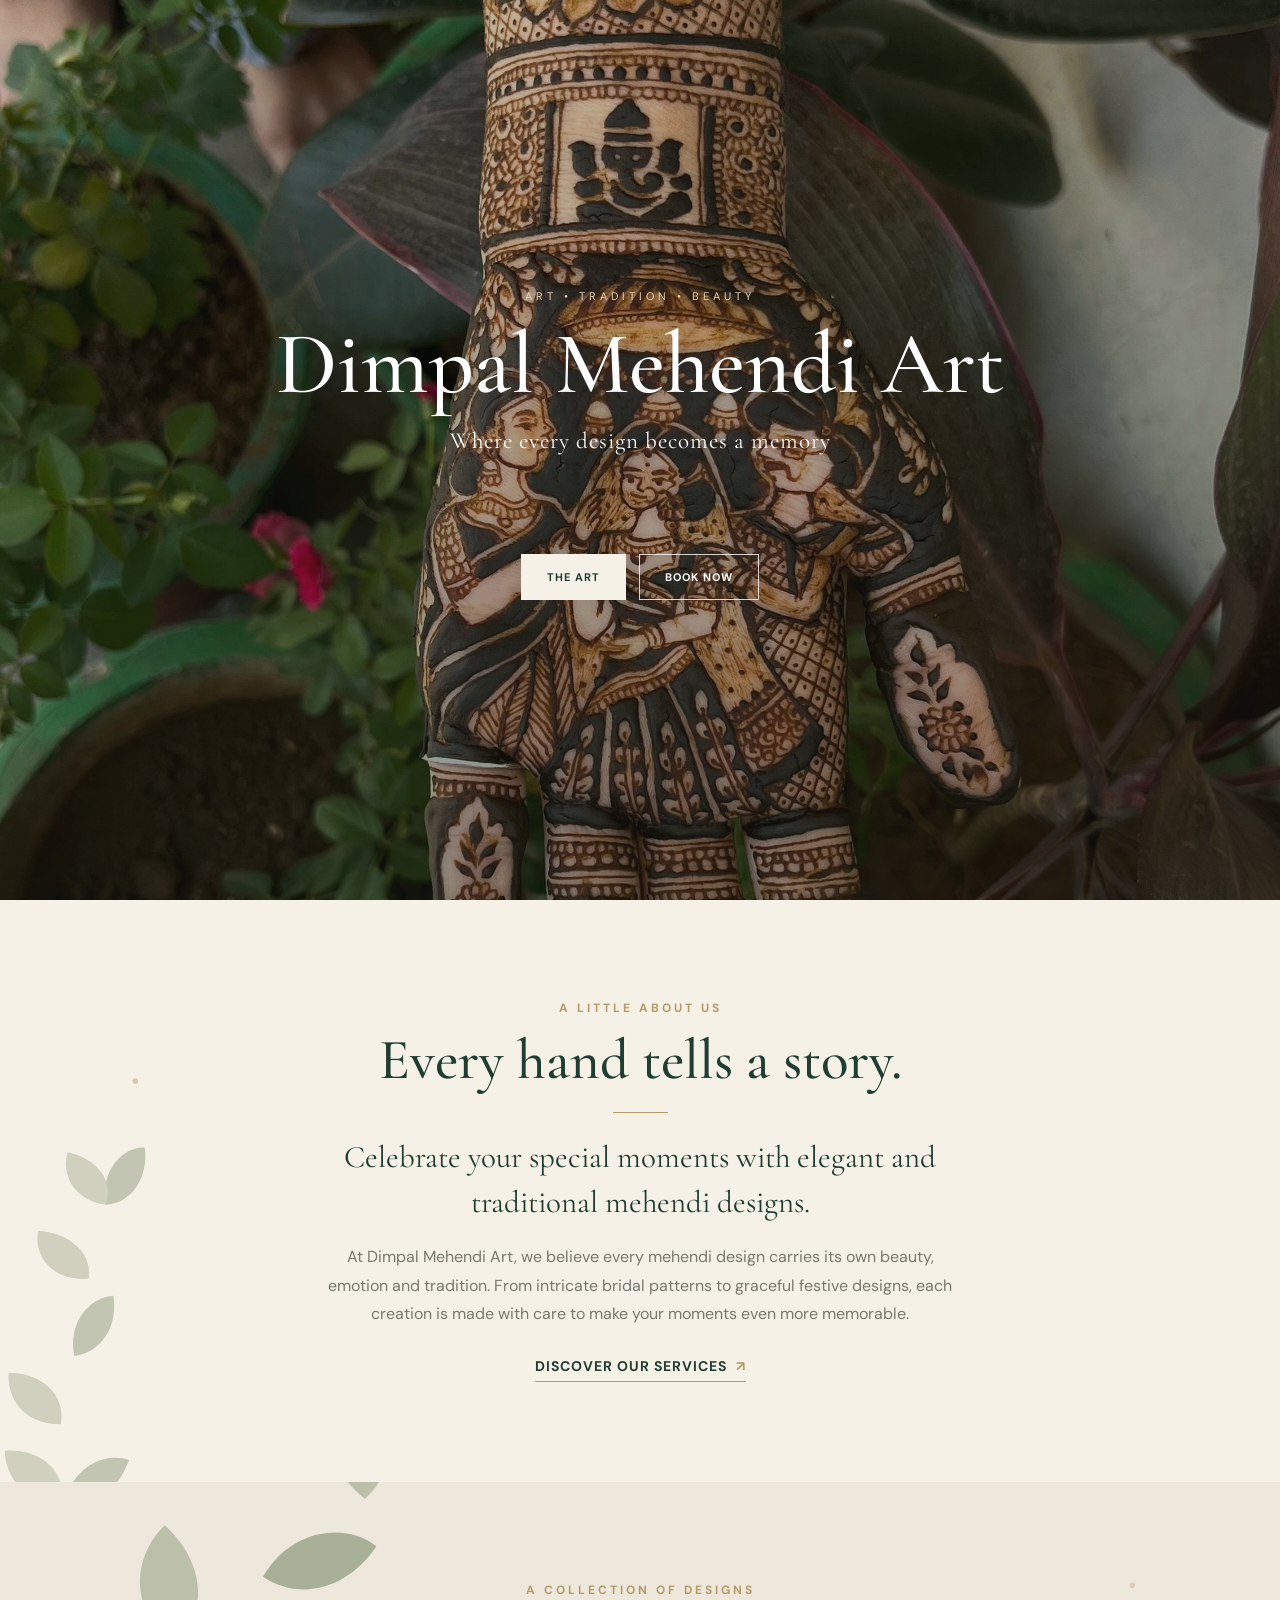
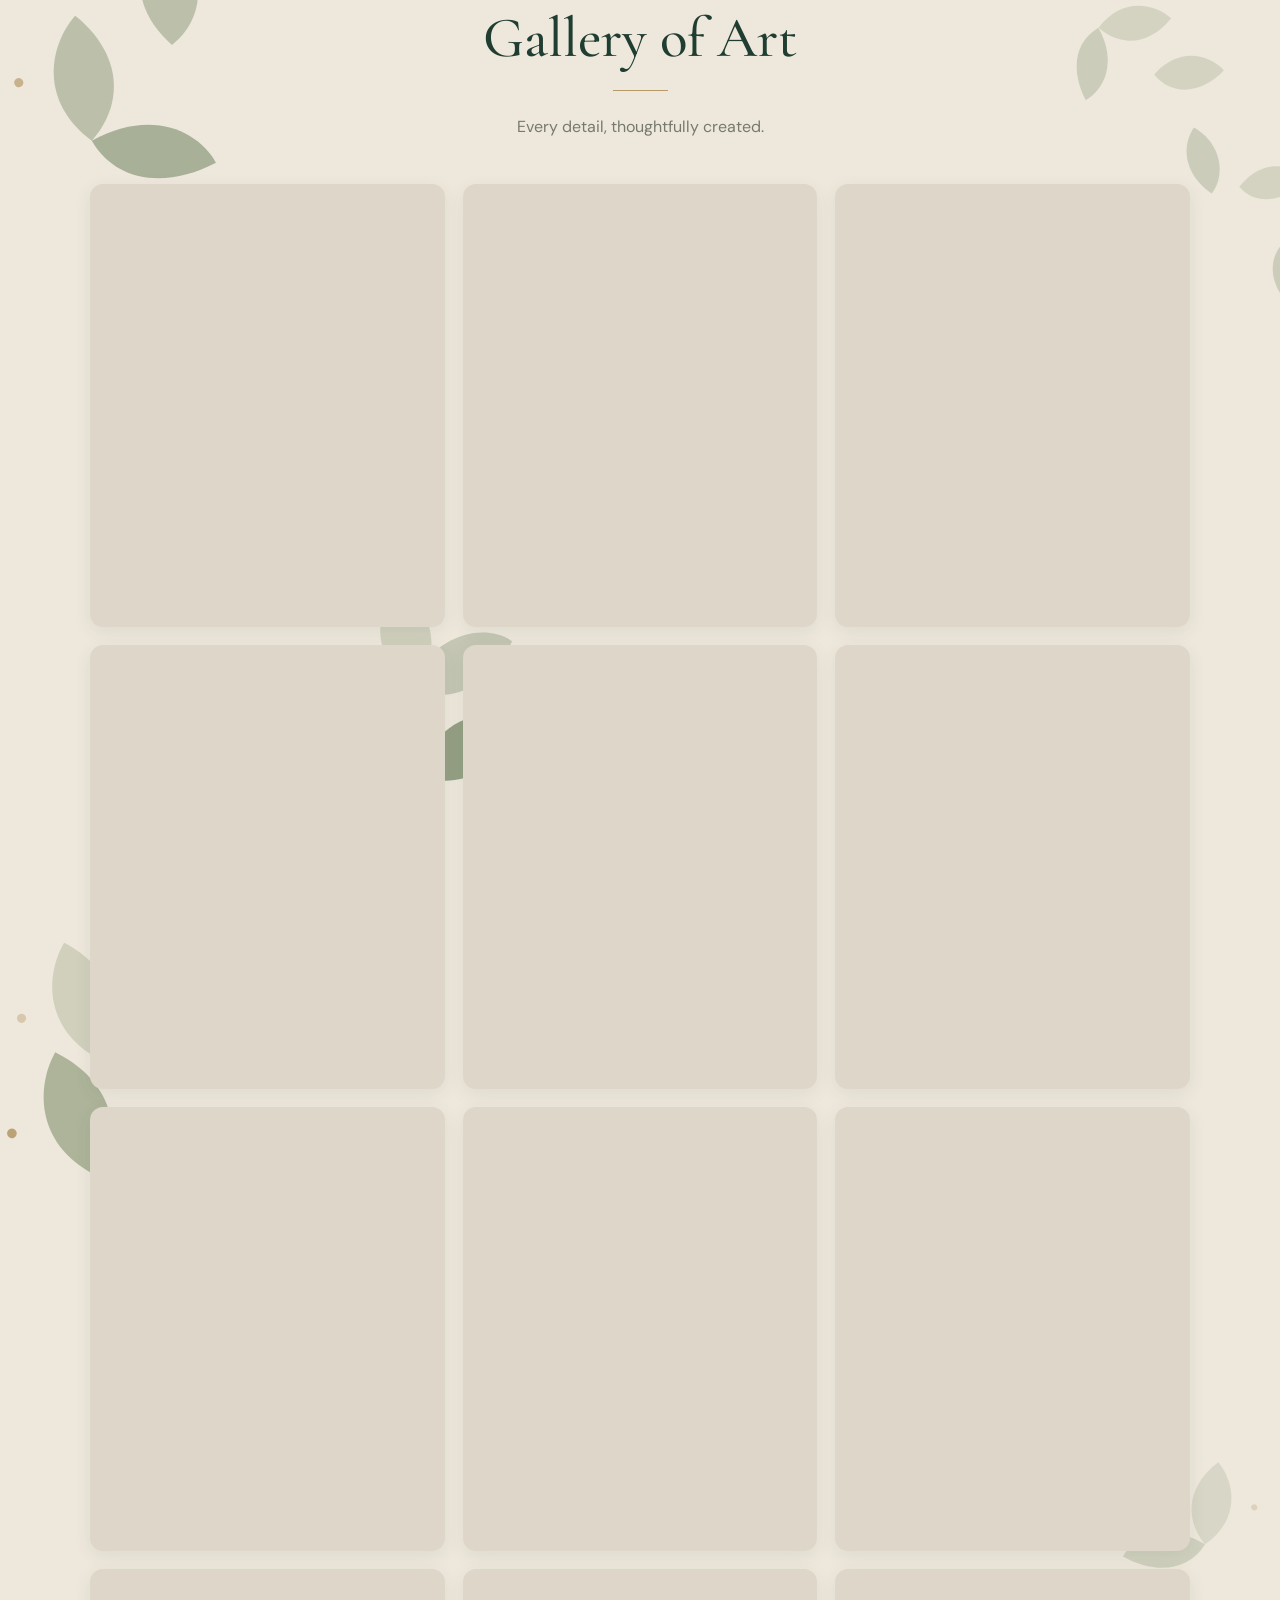
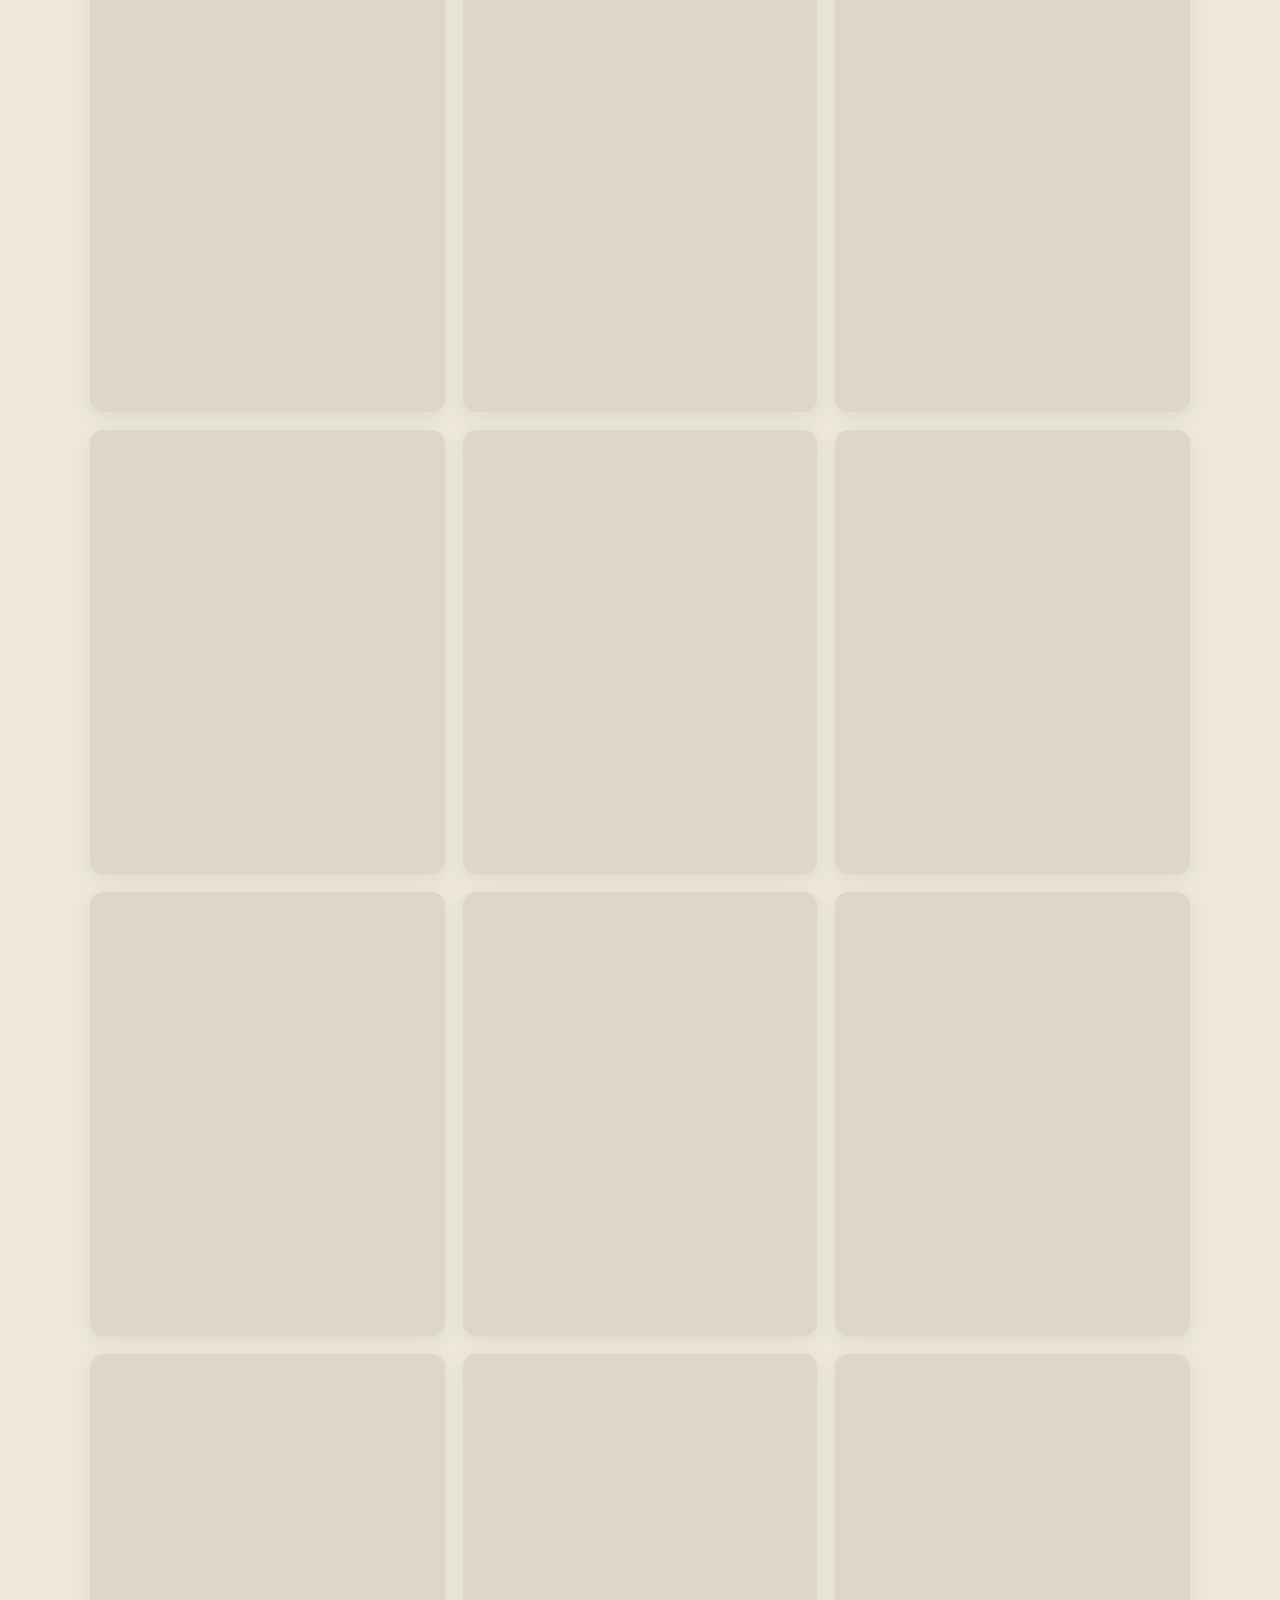
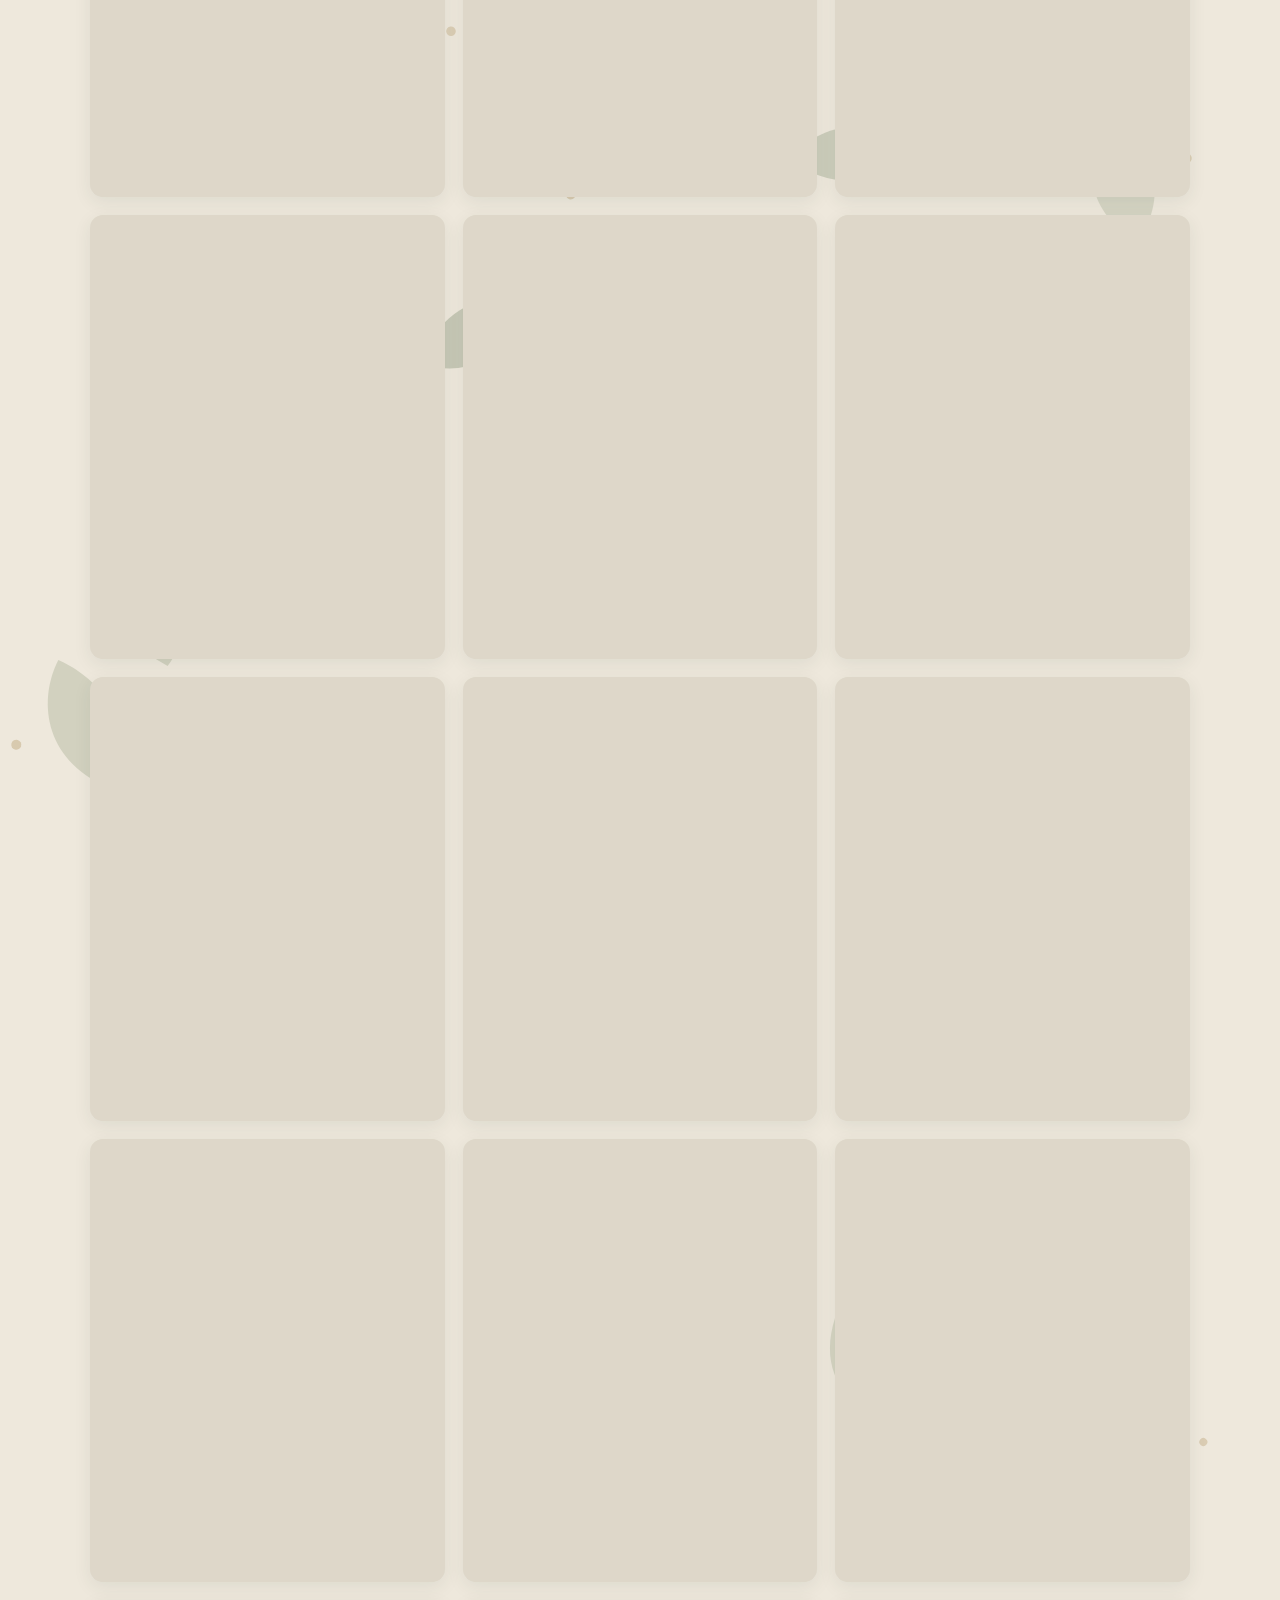
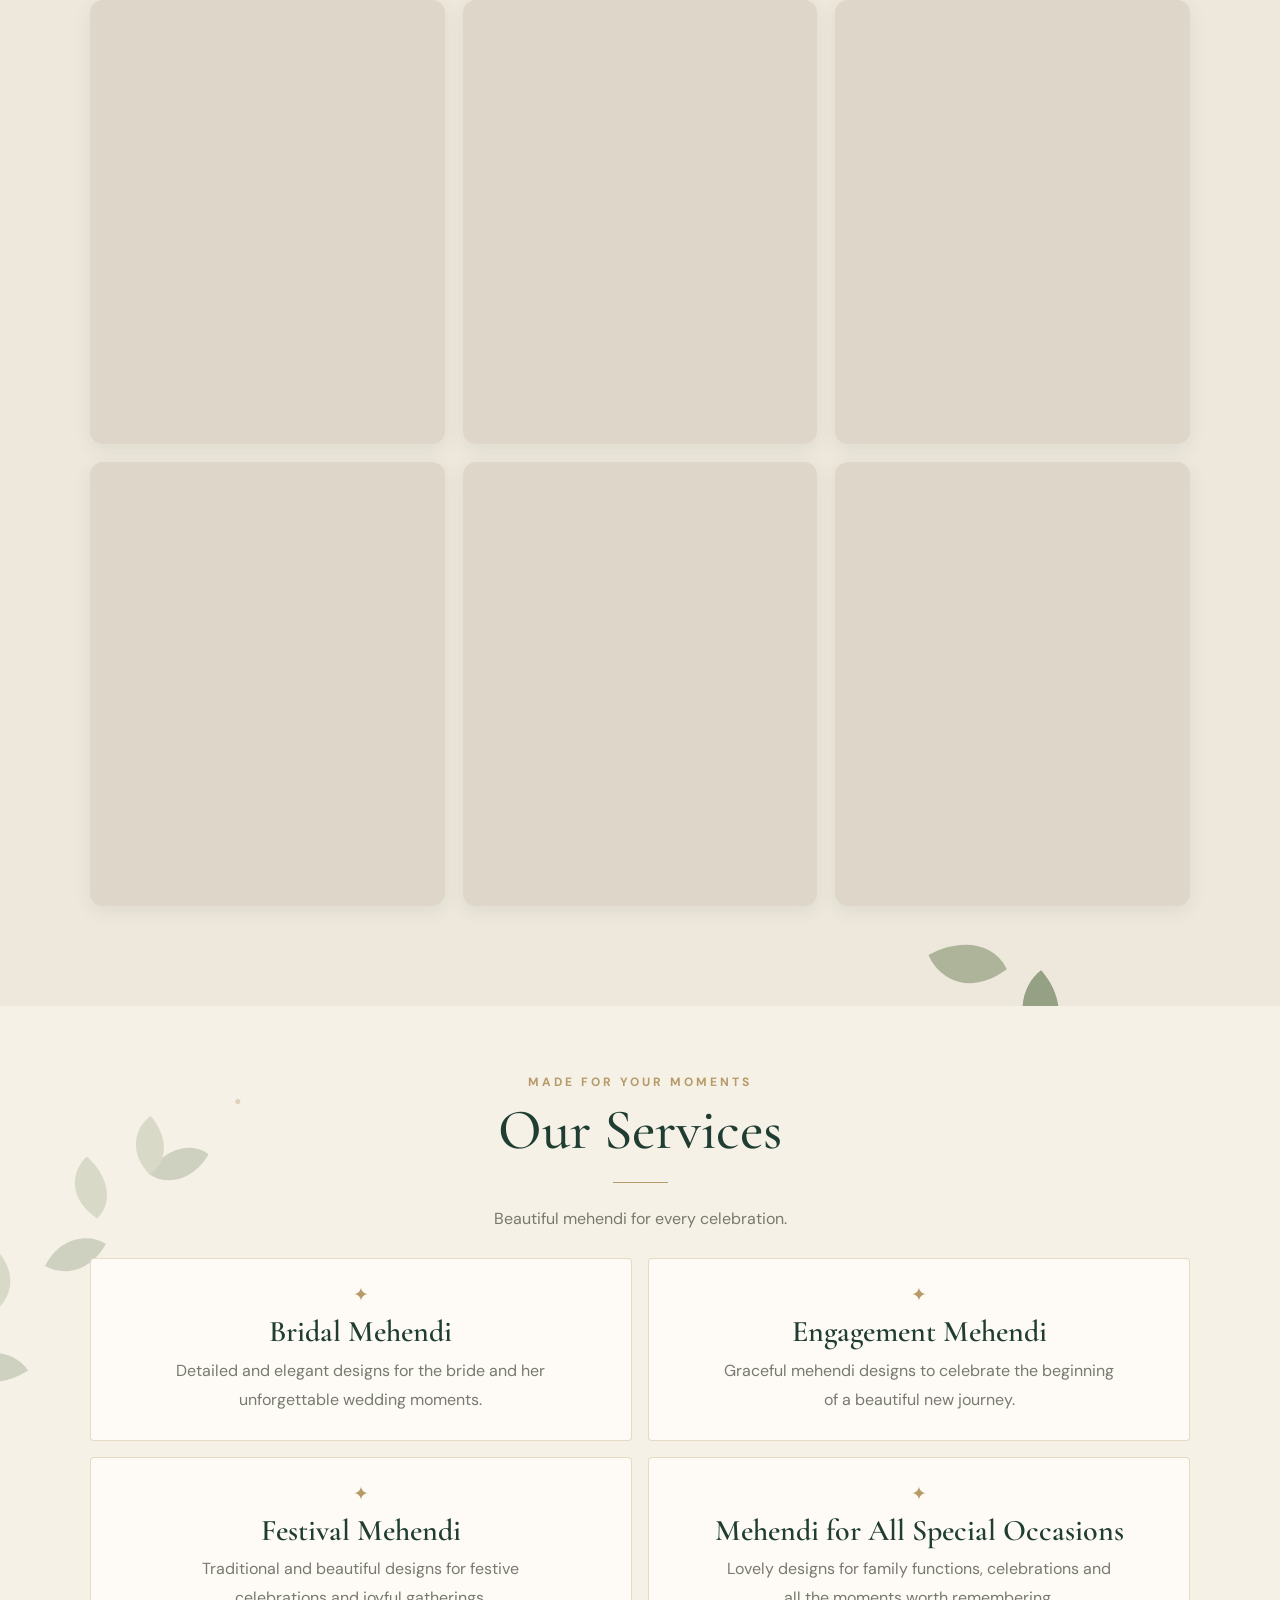
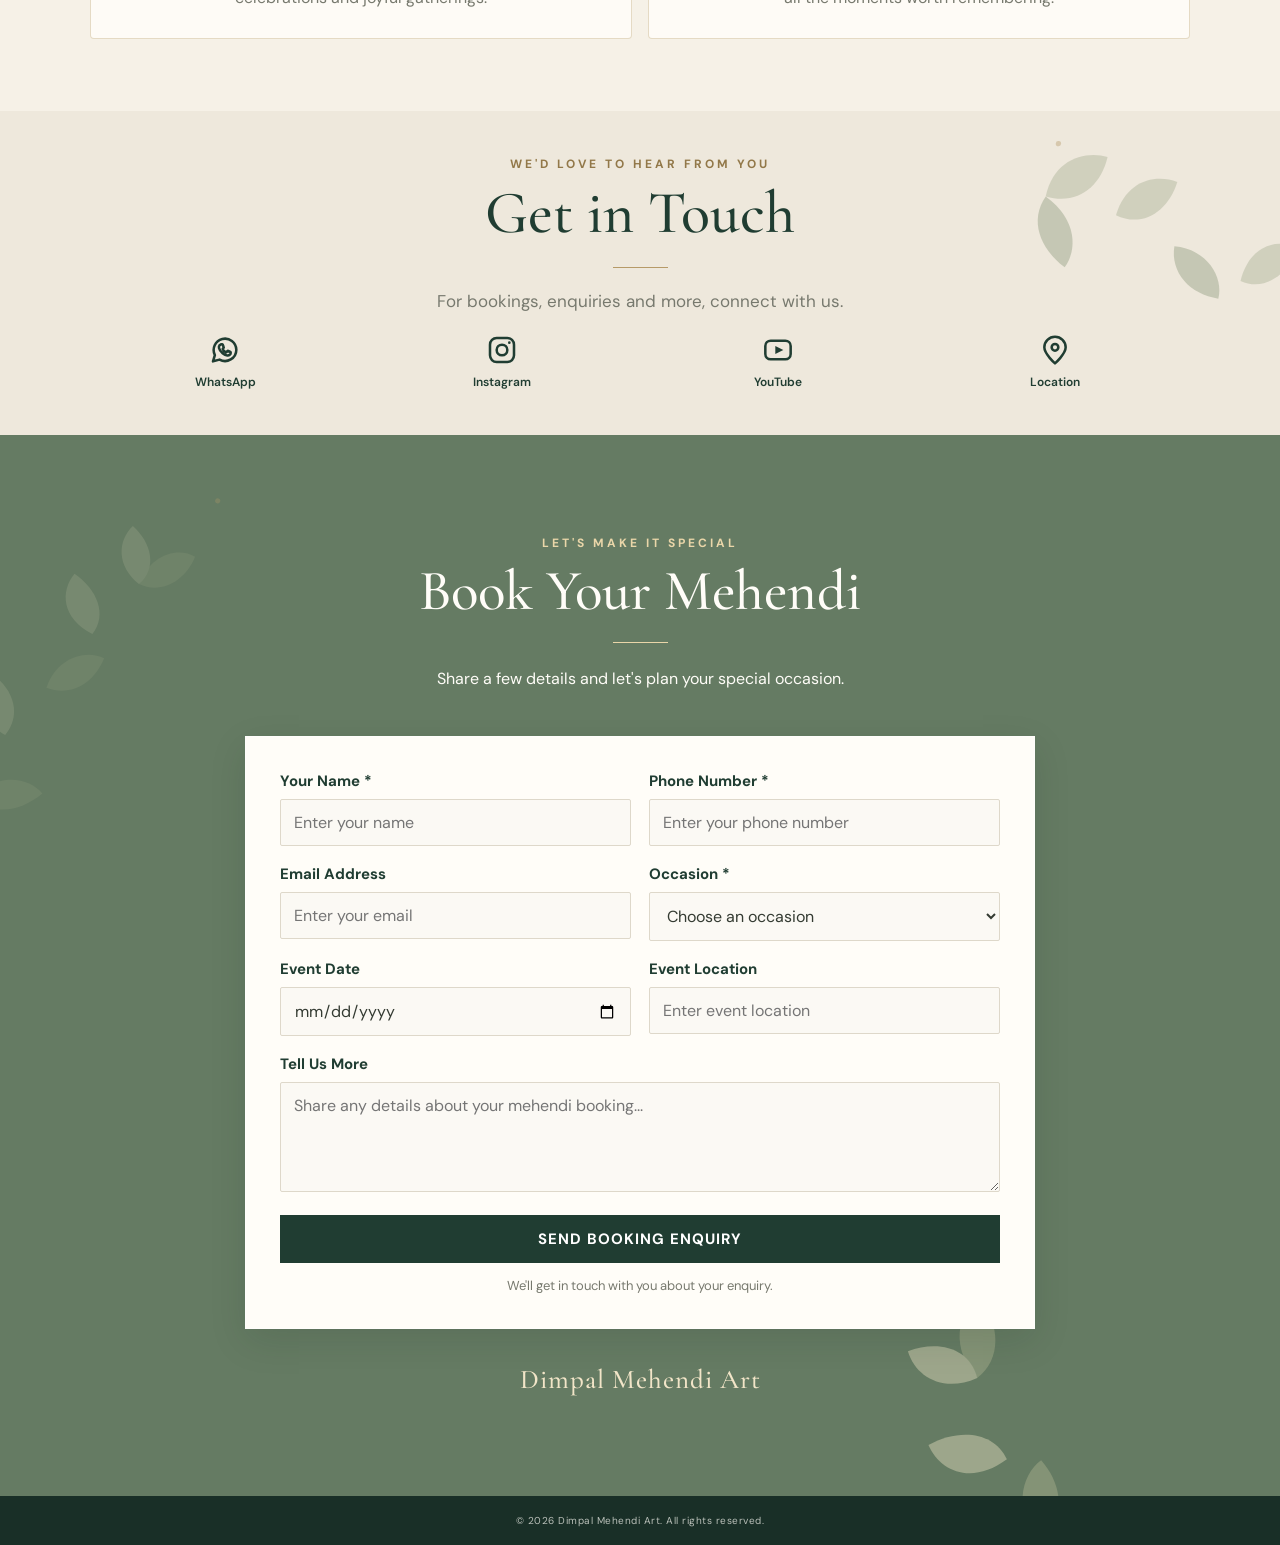
==== commit cb52109e: "Update index.html" ====
--- a/index.html
+++ b/index.html
@@ -5,8 +5,8 @@
   <meta charset="UTF-8">
   <meta name="viewport" content="width=device-width, initial-scale=1.0">
   <meta name="theme-color" content="#f6f1e7">
-  <meta name="description" content="Dxxx Mehendi Art — elegant and traditional mehendi designs for bridal celebrations, engagements, festivals and special occasions.">
-  <title>Dxxx Mehendi Art | Elegant Mehendi Designs</title>
+  <meta name="description" content="Dimpal Mehendi Art — elegant and traditional mehendi designs for bridal celebrations, engagements, festivals and special occasions.">
+  <title>Dimpal Mehendi Art | Elegant Mehendi Designs</title>
 
   <link rel="preconnect" href="https://fonts.googleapis.com">
   <link rel="preconnect" href="https://fonts.gstatic.com" crossorigin>
@@ -48,7 +48,7 @@
   <header class="navbar hero-nav" id="navbar">
 
     <a href="#home" class="brand">
-      Dxxx <span>Mehendi Art</span>
+      Dimpal <span>Mehendi Art</span>
     </a>
 
     <button class="menu-toggle" id="menuToggle"
@@ -78,7 +78,7 @@
 
     <div class="hero-content">
       <p class="hero-overline">ART • TRADITION • BEAUTY</p>
-      <h1>Dxxx Mehendi Art</h1>
+      <h1>Dimpal Mehendi Art</h1>
 
       <p class="hero-small">
         Where every design becomes a memory
@@ -111,7 +111,7 @@
       </p>
 
       <p class="story-copy">
-        At Dxxx Mehendi Art, we believe every mehendi design carries
+        At Dimpal Mehendi Art, we believe every mehendi design carries
         its own beauty, emotion and tradition. From intricate bridal
         patterns to graceful festive designs, each creation is made
         with care to make your moments even more memorable.
@@ -375,7 +375,7 @@
 
       </form>
 
-      <p class="booking-brand">Dxxx Mehendi Art</p>
+      <p class="booking-brand">Dimpal Mehendi Art</p>
 
     </div>
   </section>
@@ -400,7 +400,7 @@
 
   <!-- FOOTER -->
   <footer class="footer">
-    <p>© <span id="year"></span> Dxxx Mehendi Art. All rights reserved.</p>
+    <p>© <span id="year"></span> Dimpal Mehendi Art. All rights reserved.</p>
   </footer>
 
   <script src="script.js" defer></script>
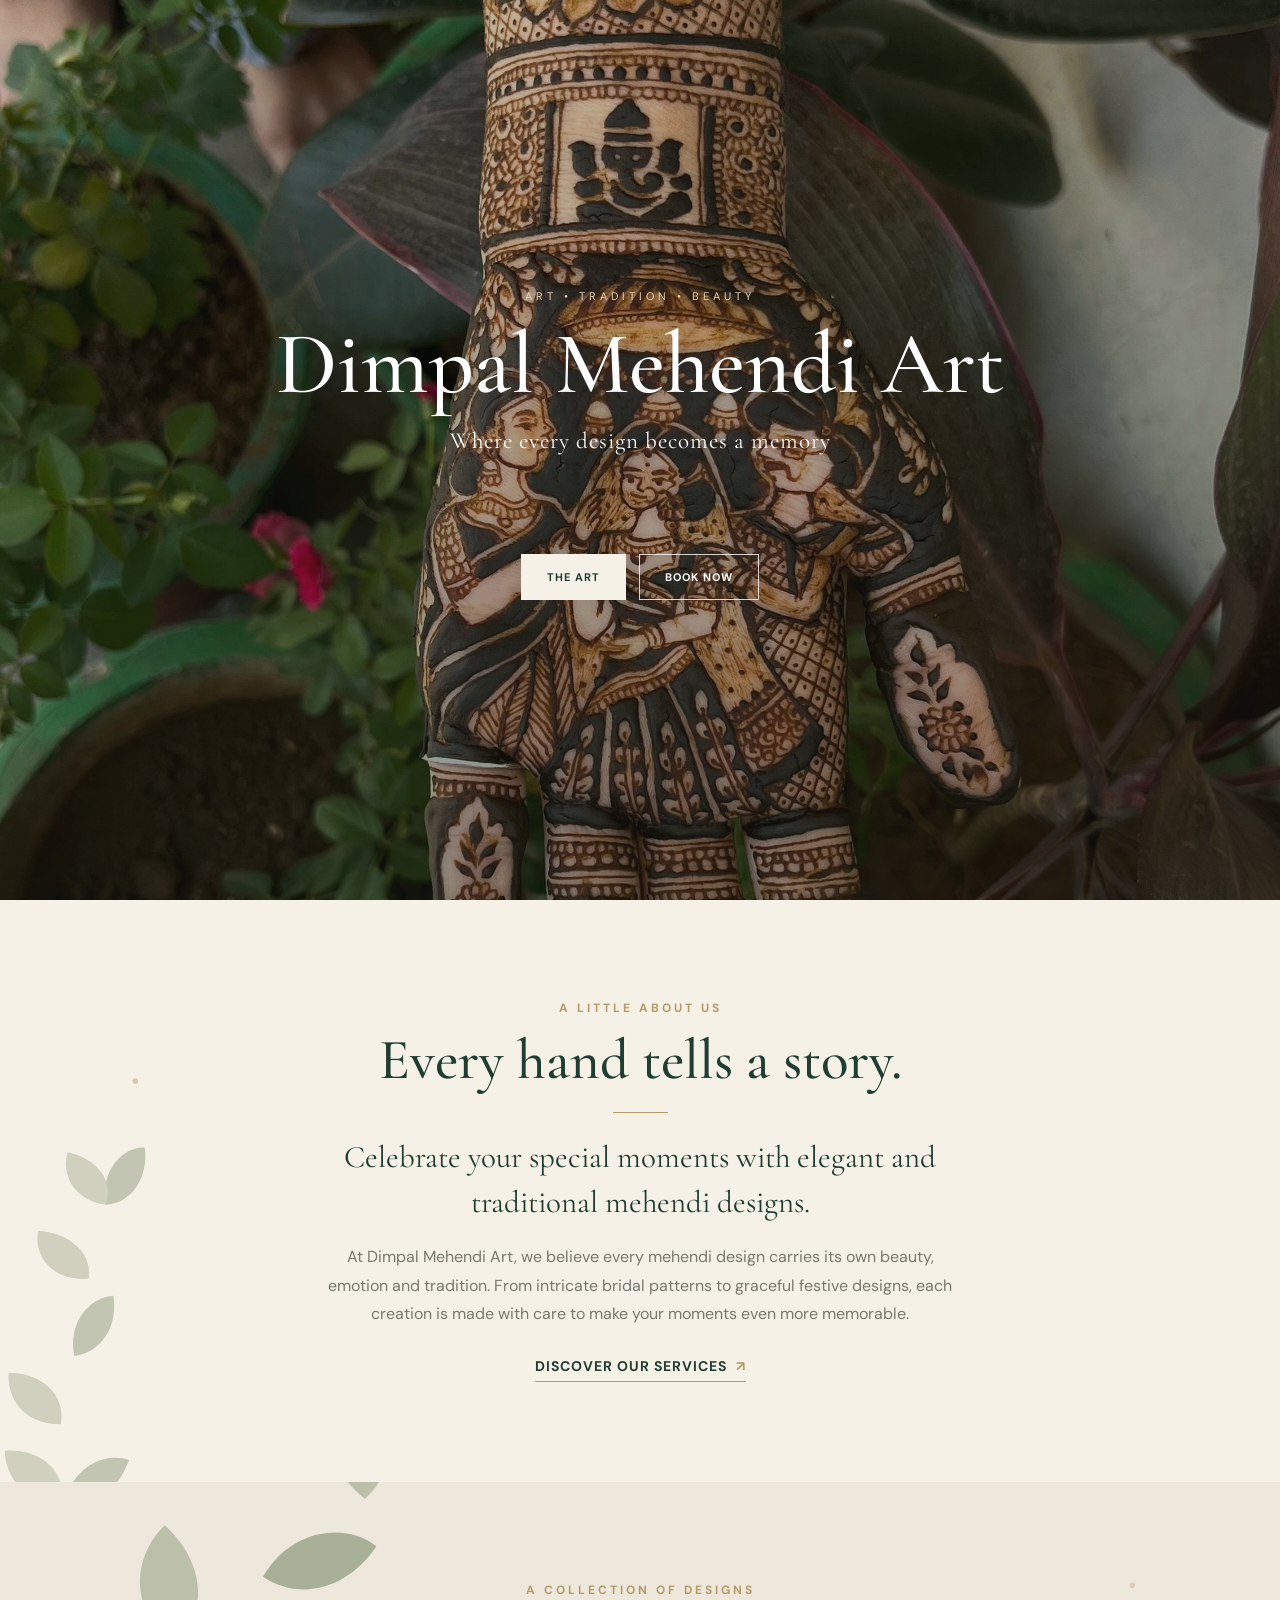
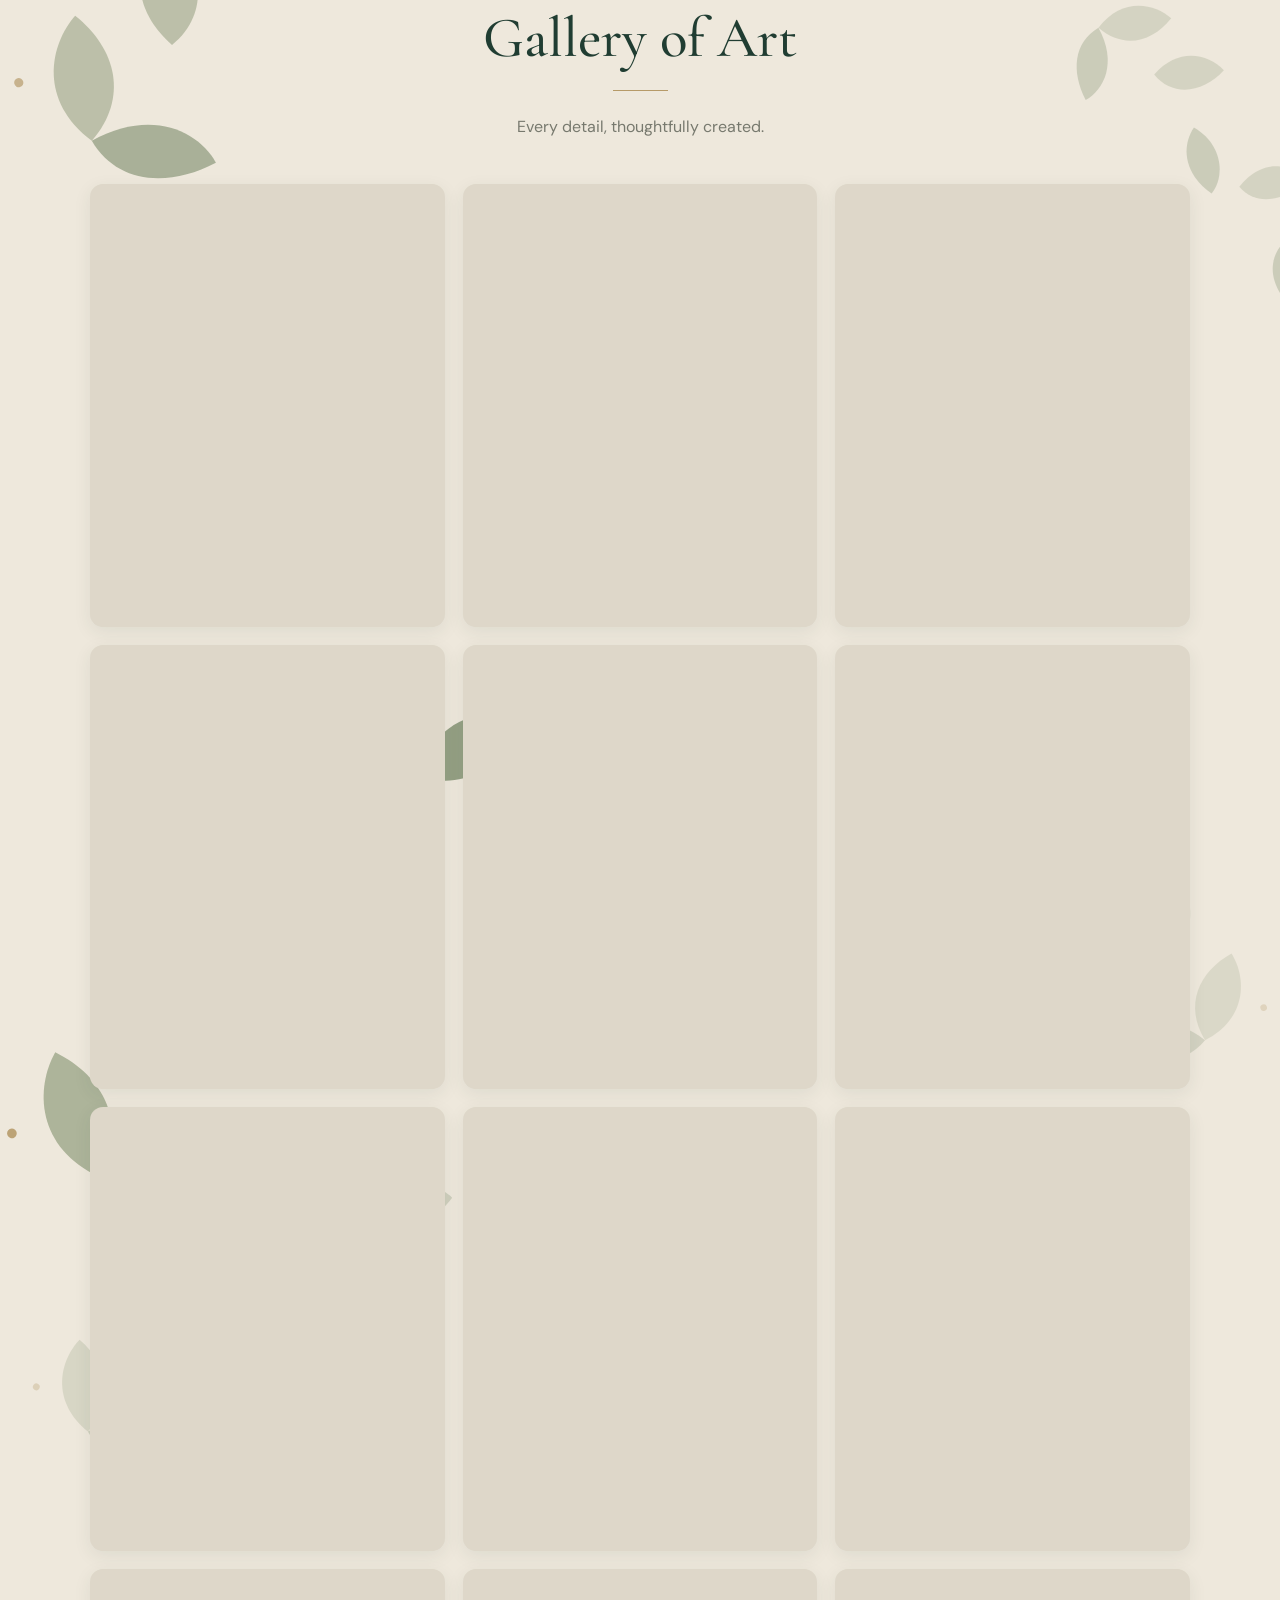
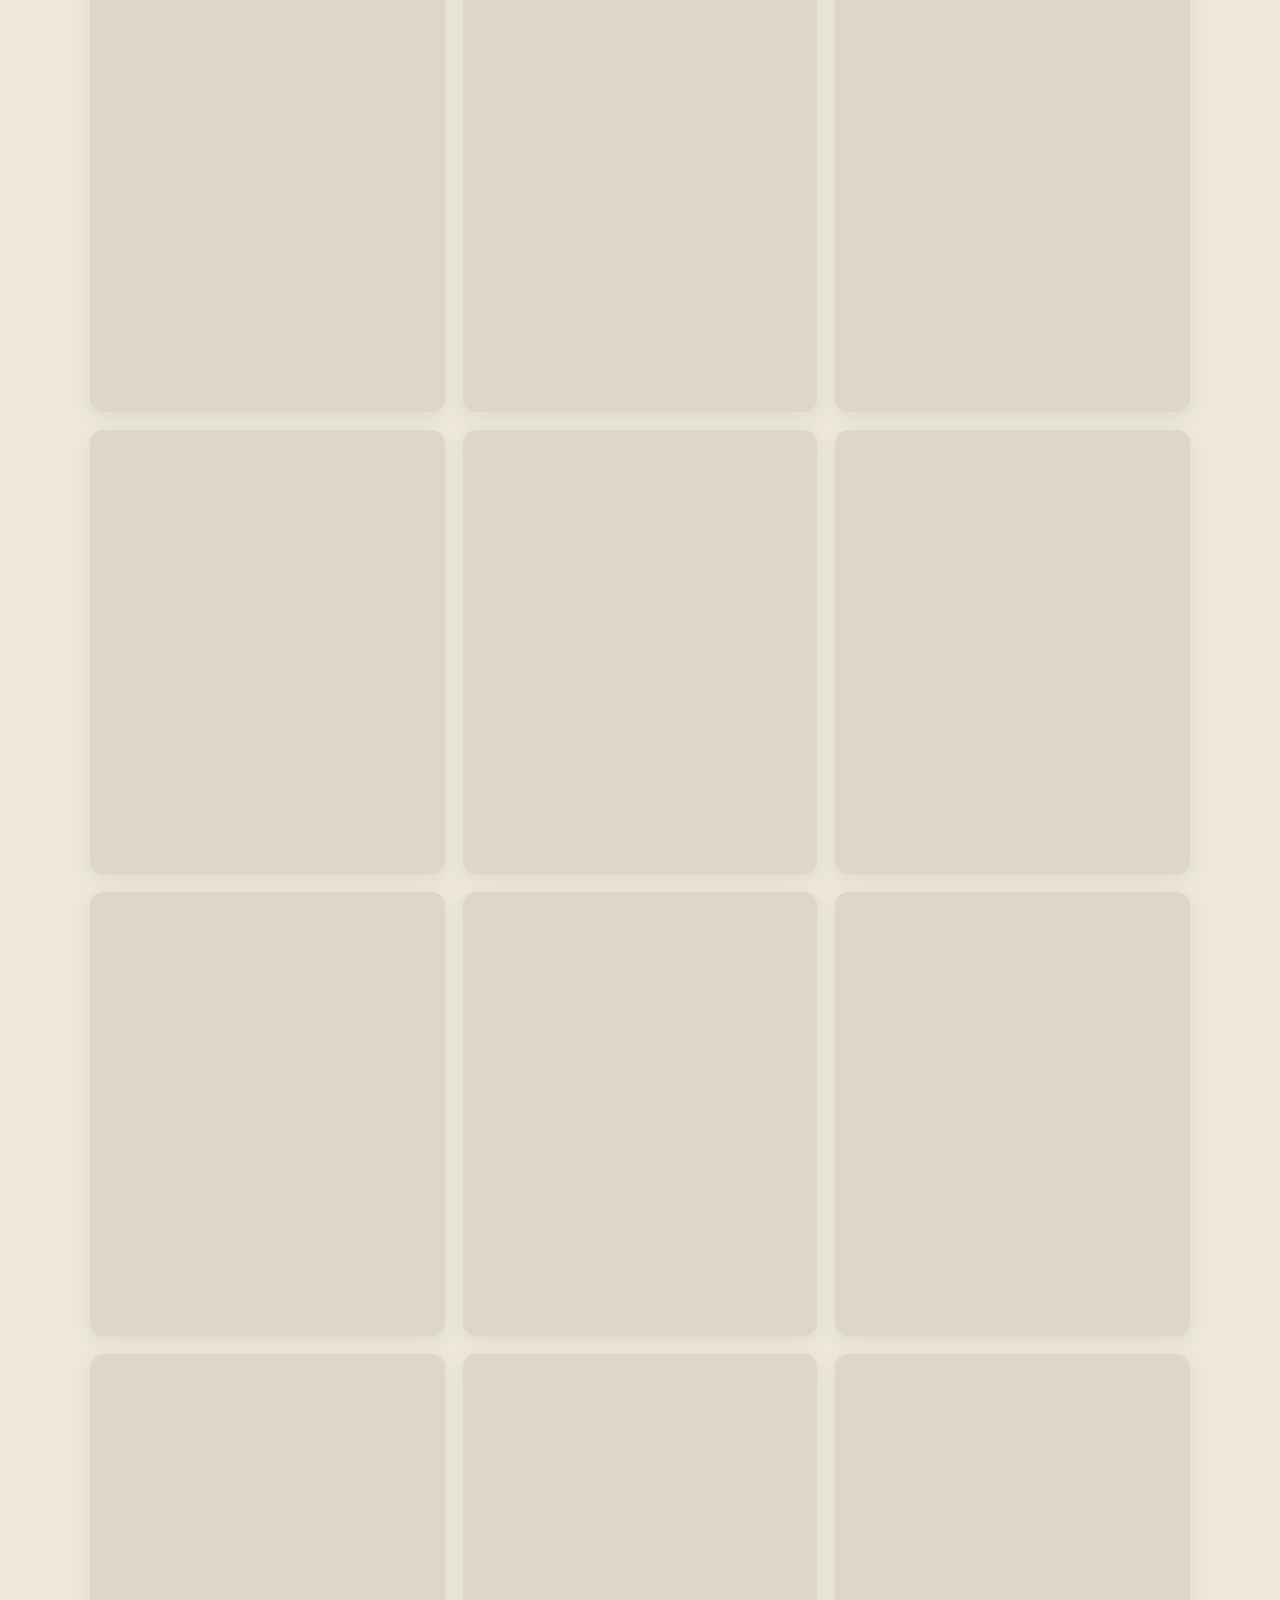
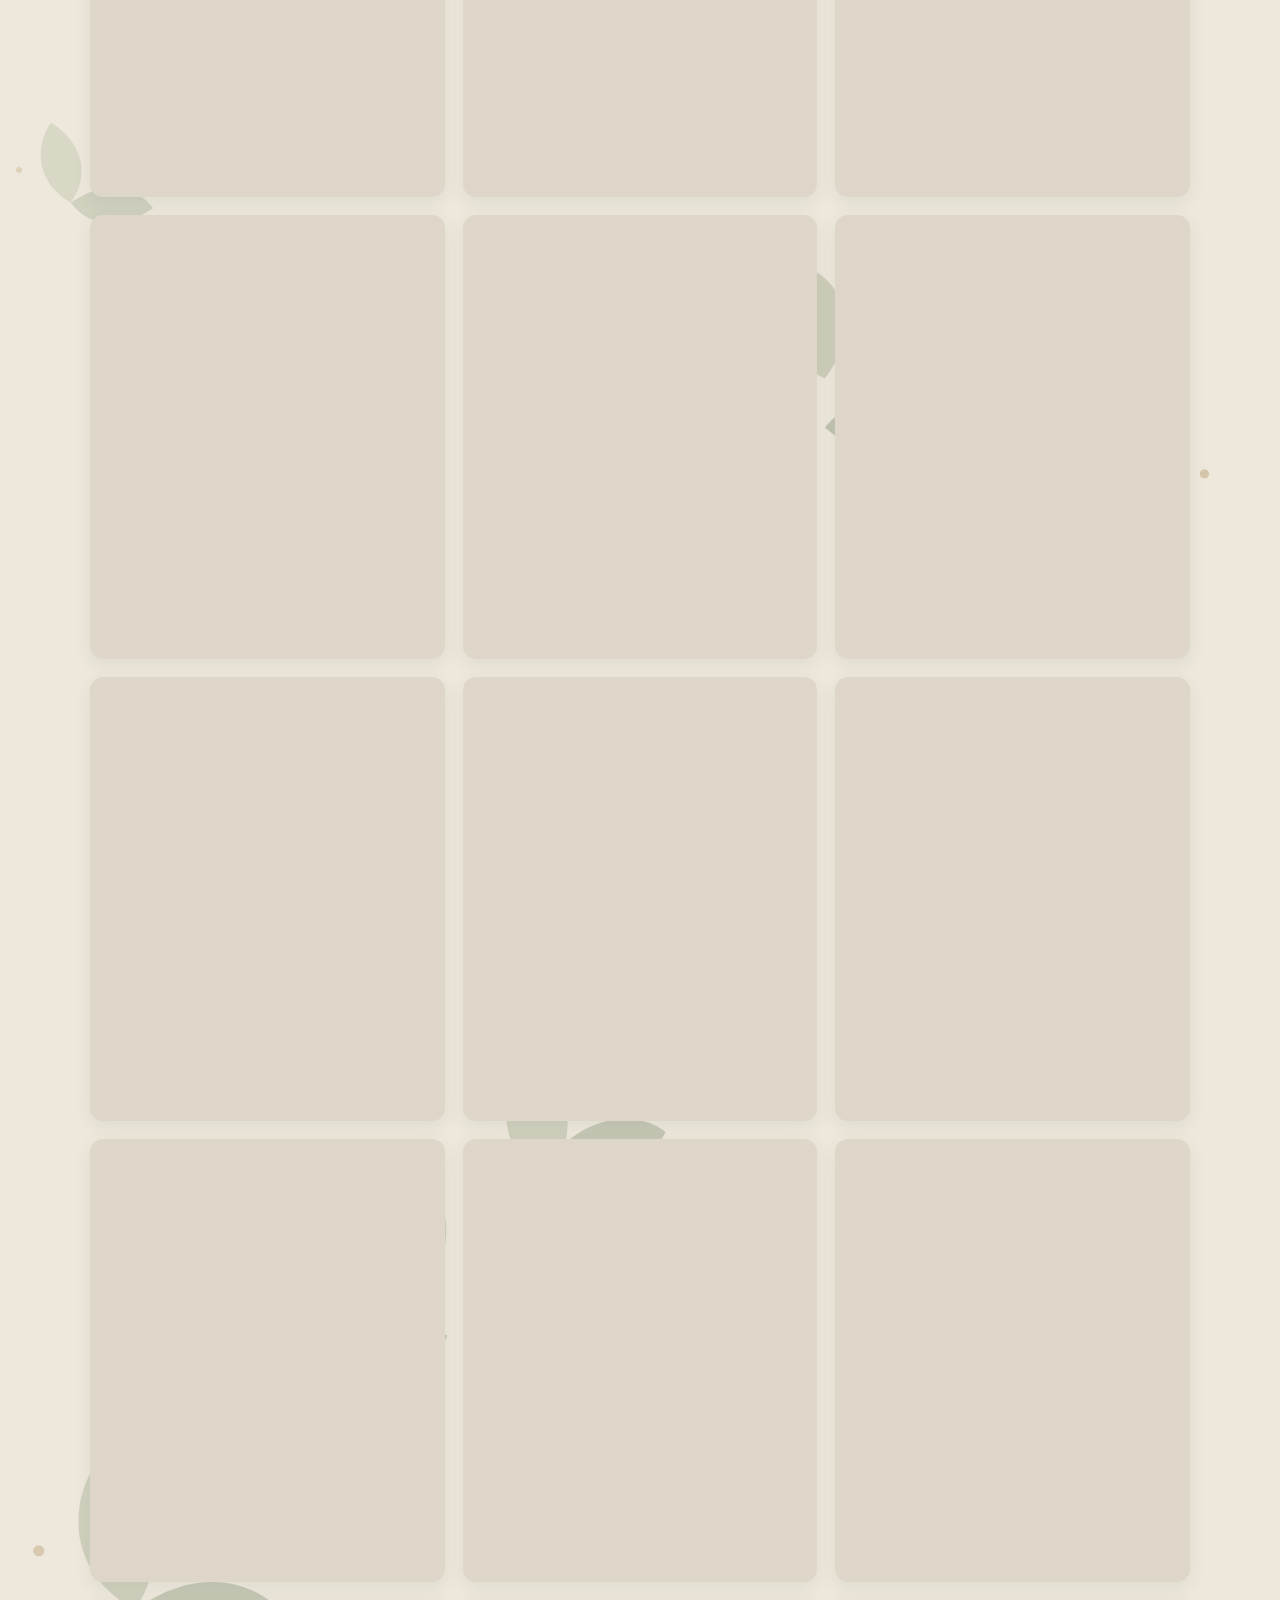
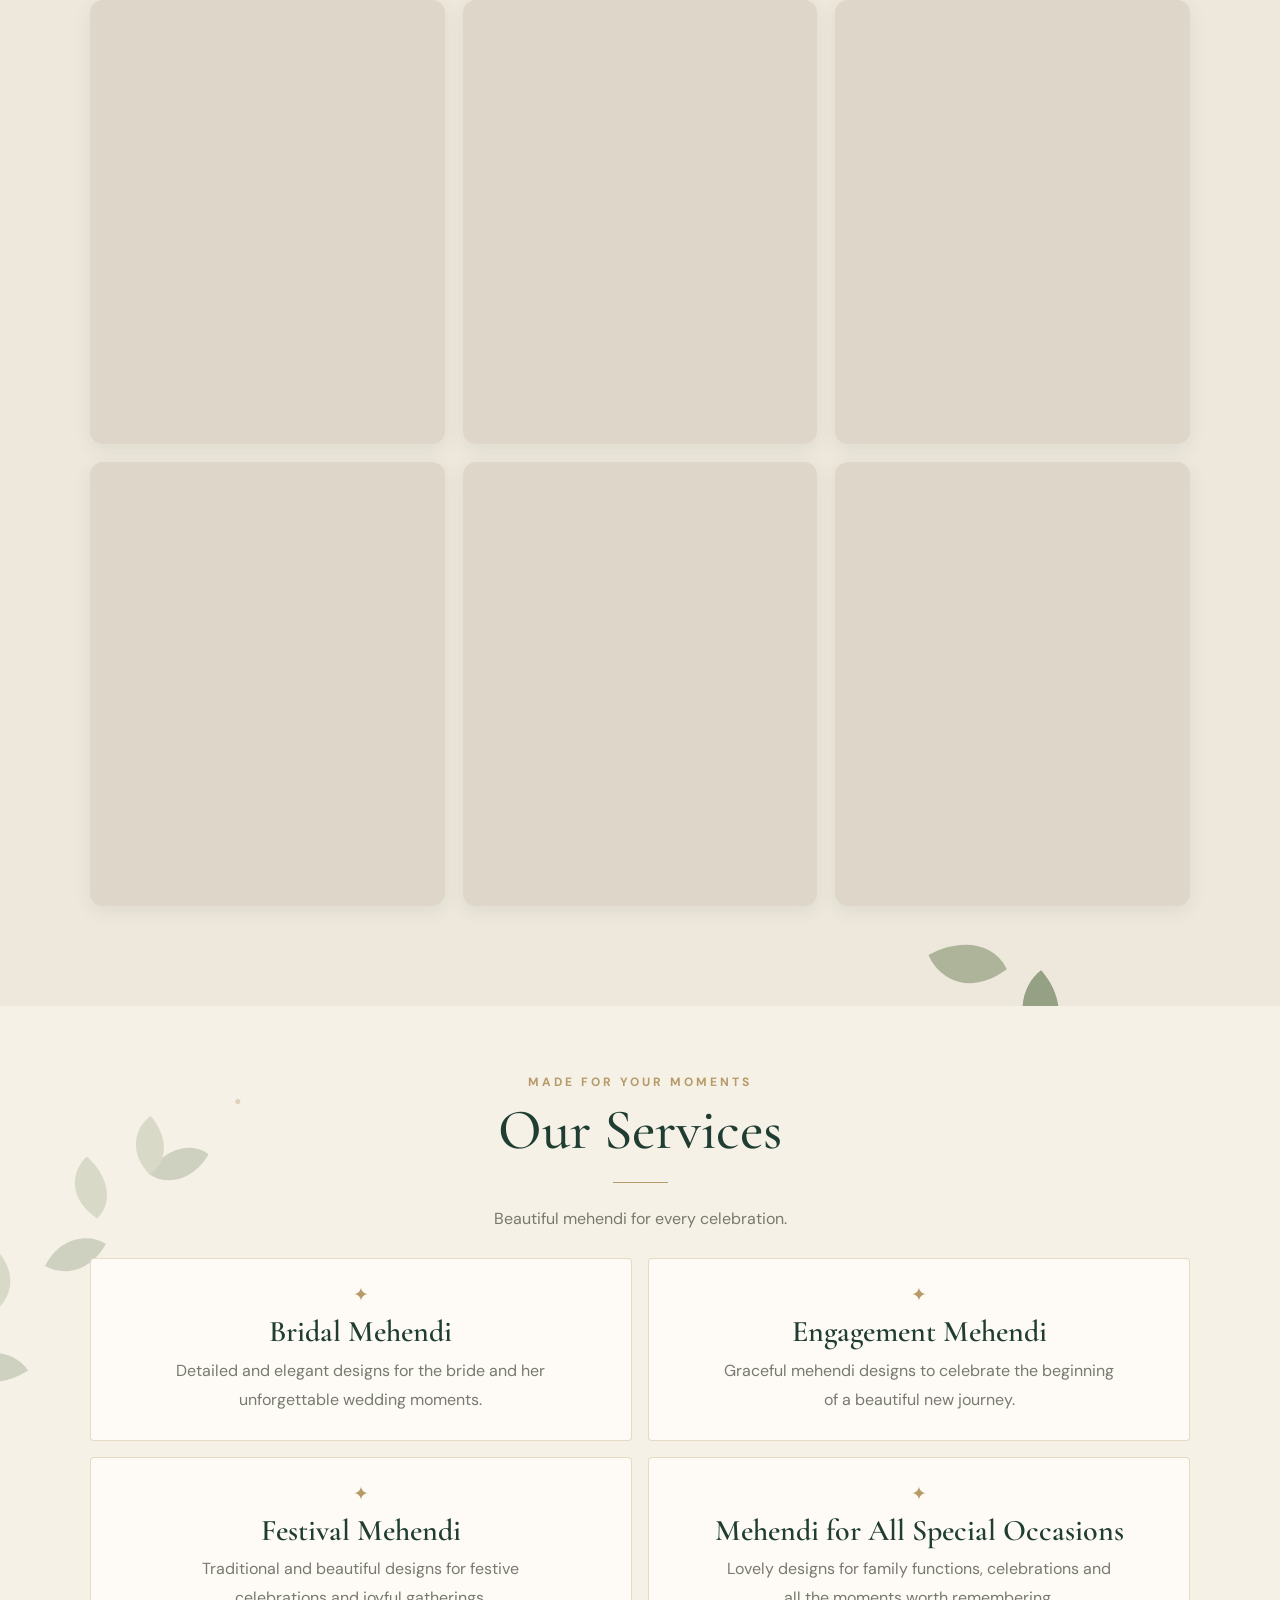
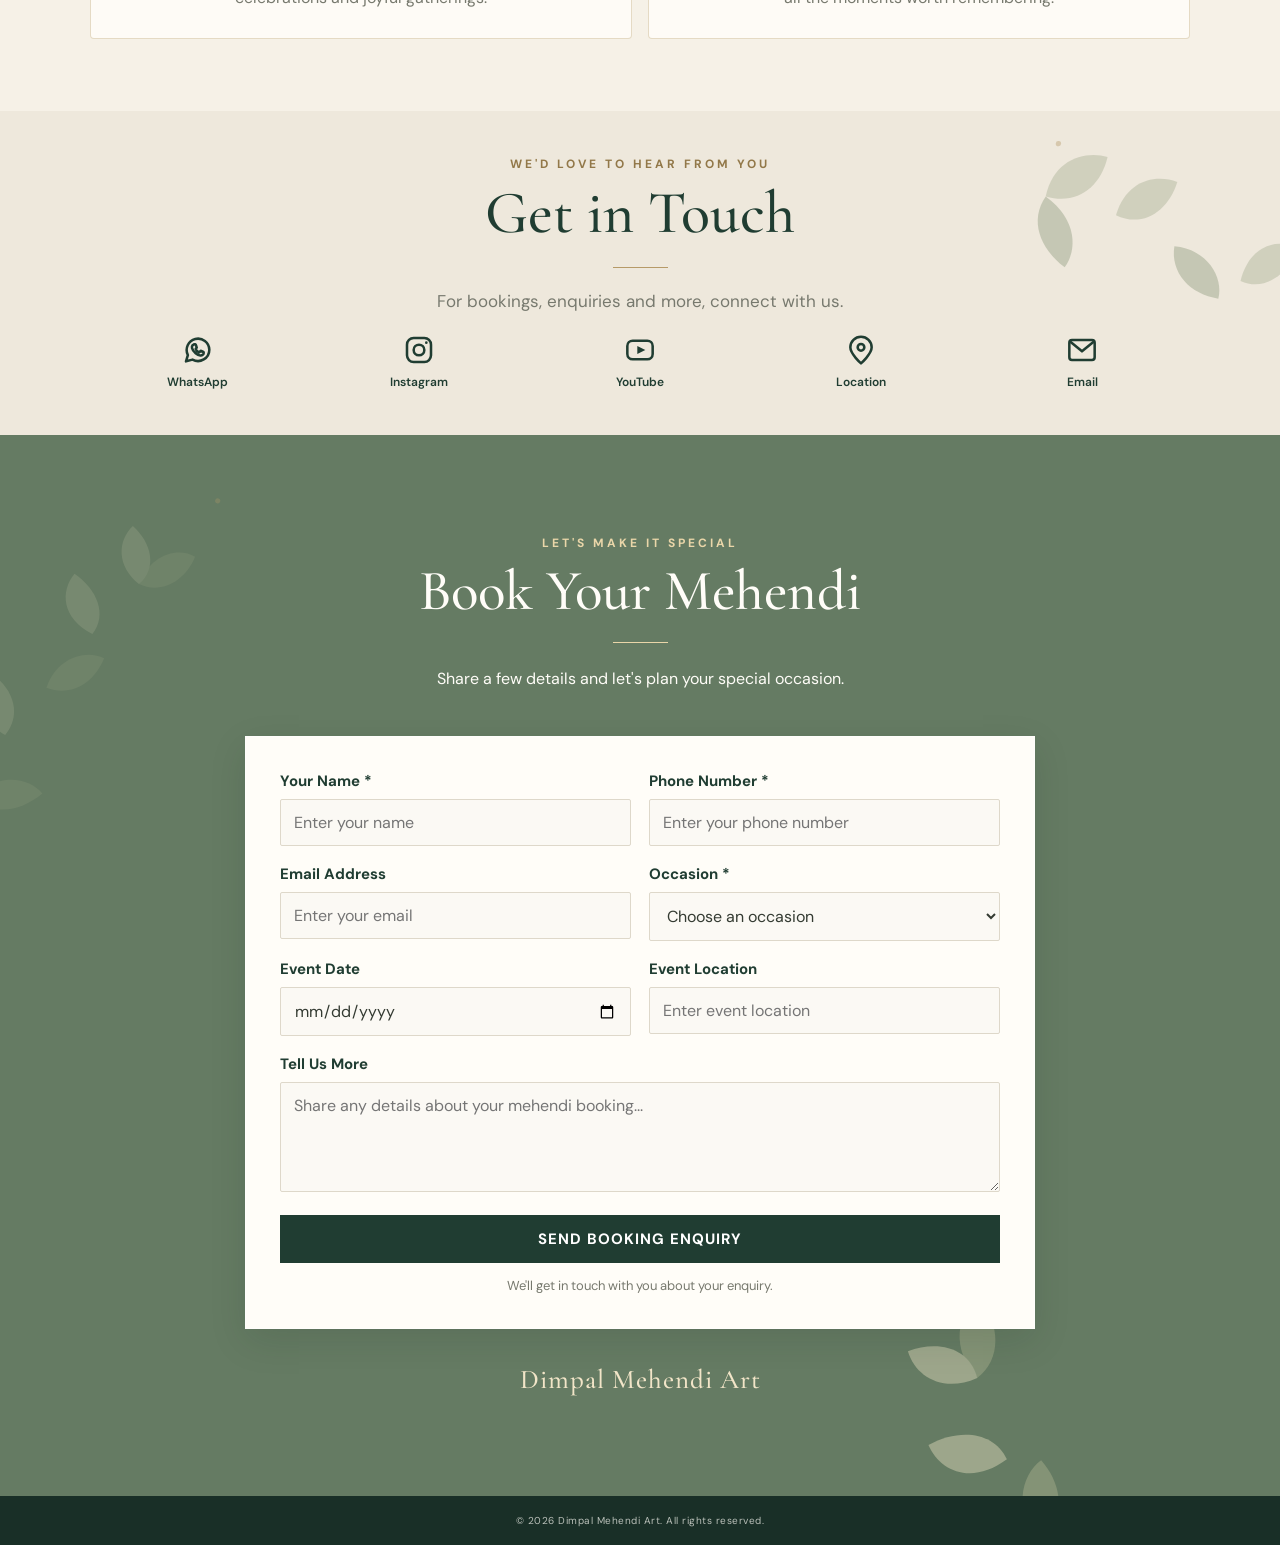
==== commit 2be733a7: "Update booking form for Mehendi enquiries to email V.1.0.1" ====
--- a/index.html
+++ b/index.html
@@ -290,90 +290,92 @@
         <div class="gold-line"></div>
         <p>Share a few details and let's plan your special occasion.</p>
       </div>
-
-      <form class="booking-form"
-        name="mehendi-booking"
-        method="POST"
-        data-netlify="true"
-        netlify-honeypot="bot-field"
-        action="/thank-you.html"
-
-        <input type="hidden" name="form-name" value="mehendi-booking">
-
-        <p class="hidden-field">
-          <label>Don't fill this out:
-            <input name="bot-field">
-          </label>
-        </p>
-
-        <div class="form-row">
-
-          <div class="form-group">
-            <label for="name">Your Name *</label>
-            <input type="text" id="name" name="name"
-              placeholder="Enter your name" required>
-          </div>
-
-          <div class="form-group">
-            <label for="phone">Phone Number *</label>
-            <input type="tel" id="phone" name="phone"
-              placeholder="Enter your phone number" required>
-          </div>
-
-        </div>
-
-        <div class="form-row">
-
-          <div class="form-group">
-            <label for="email">Email Address</label>
-            <input type="email" id="email" name="email"
-              placeholder="Enter your email">
-          </div>
-
-          <div class="form-group">
-            <label for="occasion">Occasion *</label>
-            <select id="occasion" name="occasion" required>
-              <option value="">Choose an occasion</option>
-              <option>Bridal Mehendi</option>
-              <option>Engagement Mehendi</option>
-              <option>Festival Mehendi</option>
-              <option>Special Occasion</option>
-              <option>Other</option>
-            </select>
-          </div>
-
-        </div>
-
-        <div class="form-row">
-
-          <div class="form-group">
-            <label for="date">Event Date</label>
-            <input type="date" id="date" name="event-date">
-          </div>
-
-          <div class="form-group">
-            <label for="location">Event Location</label>
-            <input type="text" id="location" name="event-location"
-              placeholder="Enter event location">
-          </div>
-
-        </div>
-
-        <div class="form-group">
-          <label for="message">Tell Us More</label>
-          <textarea id="message" name="message" rows="4"
-            placeholder="Share any details about your mehendi booking..."></textarea>
-        </div>
-
-        <button type="submit" class="btn btn-dark">
-          Send Booking Enquiry
-        </button>
-
-        <p class="form-note">
-          We'll get in touch with you about your enquiry.
-        </p>
-
-      </form>
+     
+<form
+  class="booking-form"
+  method="POST"
+  action="https://formsubmit.co/dimpalmehendiart@gmail.com"
+>
+
+  <!-- Email subject -->
+  <input type="hidden" name="_subject"
+    value="New Mehendi Booking Enquiry">
+
+  <!-- Redirect to your thank-you page -->
+  <input type="hidden" name="_next"
+    value="https://dxxxmehendiart.run.place/thank-you.html">
+
+  <!-- Spam protection -->
+  <input type="text" name="_honey" style="display:none">
+
+  <div class="form-row">
+
+    <div class="form-group">
+      <label for="name">Your Name *</label>
+      <input type="text" id="name" name="name"
+        placeholder="Enter your name" required>
+    </div>
+
+    <div class="form-group">
+      <label for="phone">Phone Number *</label>
+      <input type="tel" id="phone" name="phone"
+        placeholder="Enter your phone number" required>
+    </div>
+
+  </div>
+
+  <div class="form-row">
+
+    <div class="form-group">
+      <label for="email">Email Address</label>
+      <input type="email" id="email" name="email"
+        placeholder="Enter your email">
+    </div>
+
+    <div class="form-group">
+      <label for="occasion">Occasion *</label>
+      <select id="occasion" name="occasion" required>
+        <option value="">Choose an occasion</option>
+        <option>Bridal Mehendi</option>
+        <option>Engagement Mehendi</option>
+        <option>Festival Mehendi</option>
+        <option>Special Occasion</option>
+        <option>Other</option>
+      </select>
+    </div>
+
+  </div>
+
+  <div class="form-row">
+
+    <div class="form-group">
+      <label for="date">Event Date</label>
+      <input type="date" id="date" name="event-date">
+    </div>
+
+    <div class="form-group">
+      <label for="location">Event Location</label>
+      <input type="text" id="location" name="event-location"
+        placeholder="Enter event location">
+    </div>
+
+  </div>
+
+  <div class="form-group">
+    <label for="message">Tell Us More</label>
+    <textarea id="message" name="message" rows="4"
+      placeholder="Share any details about your mehendi booking..."></textarea>
+  </div>
+
+  <button type="submit" class="btn btn-dark">
+    Send Booking Enquiry
+  </button>
+
+  <p class="form-note">
+    We'll get in touch with you about your enquiry.
+  </p>
+
+</form>
 
       <p class="booking-brand">Dimpal Mehendi Art</p>
 
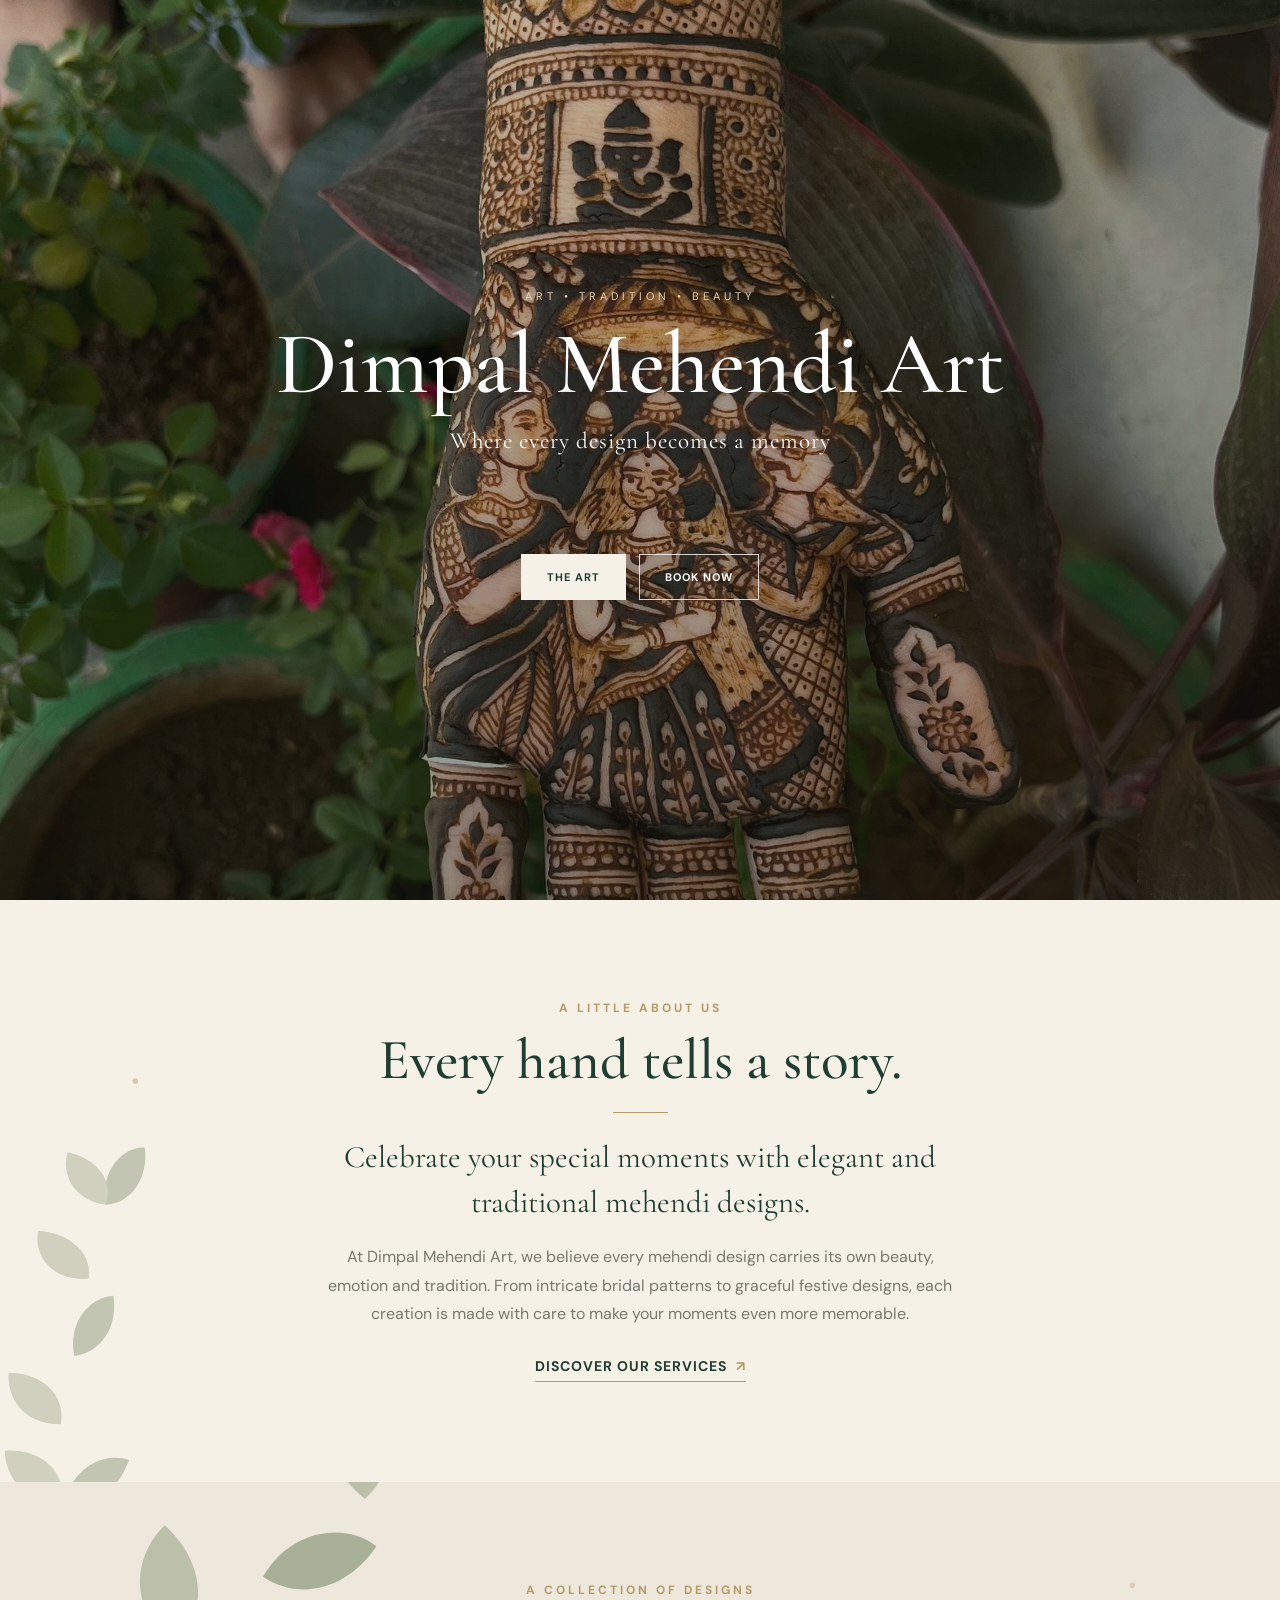
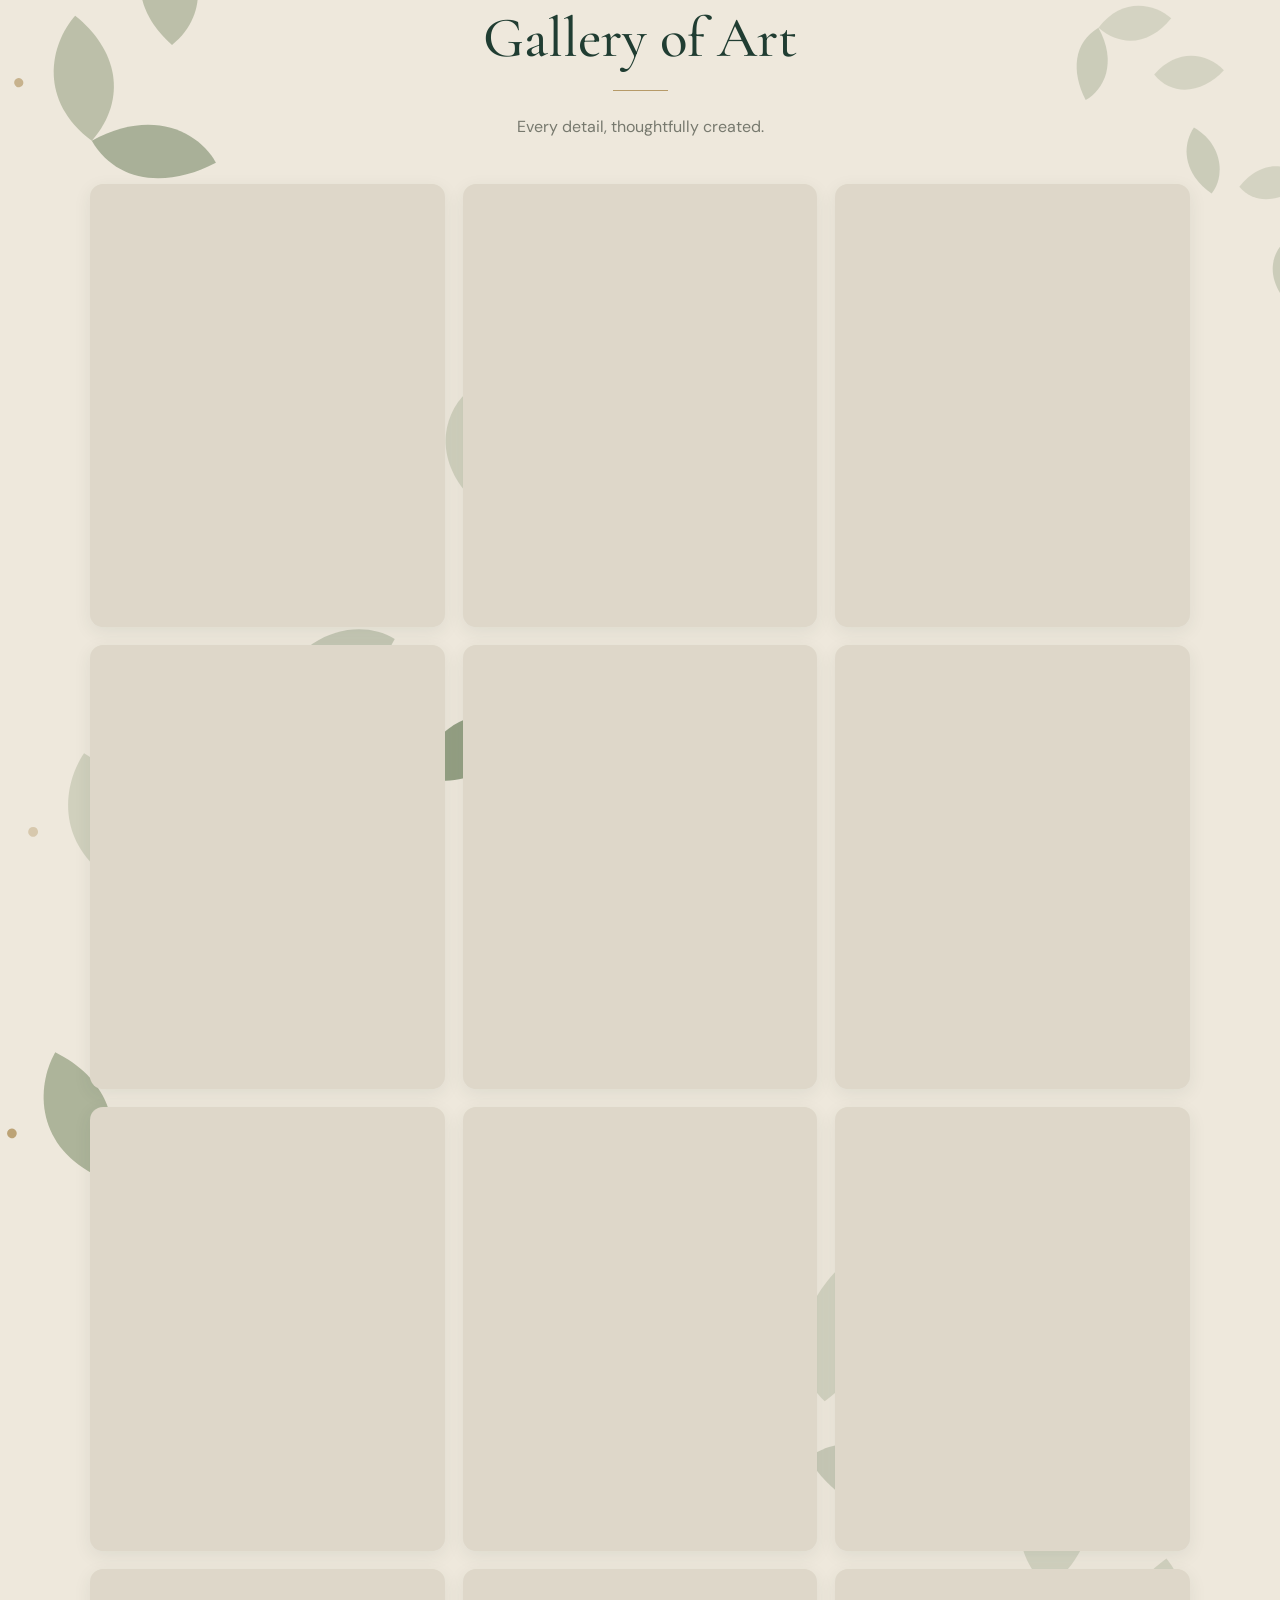
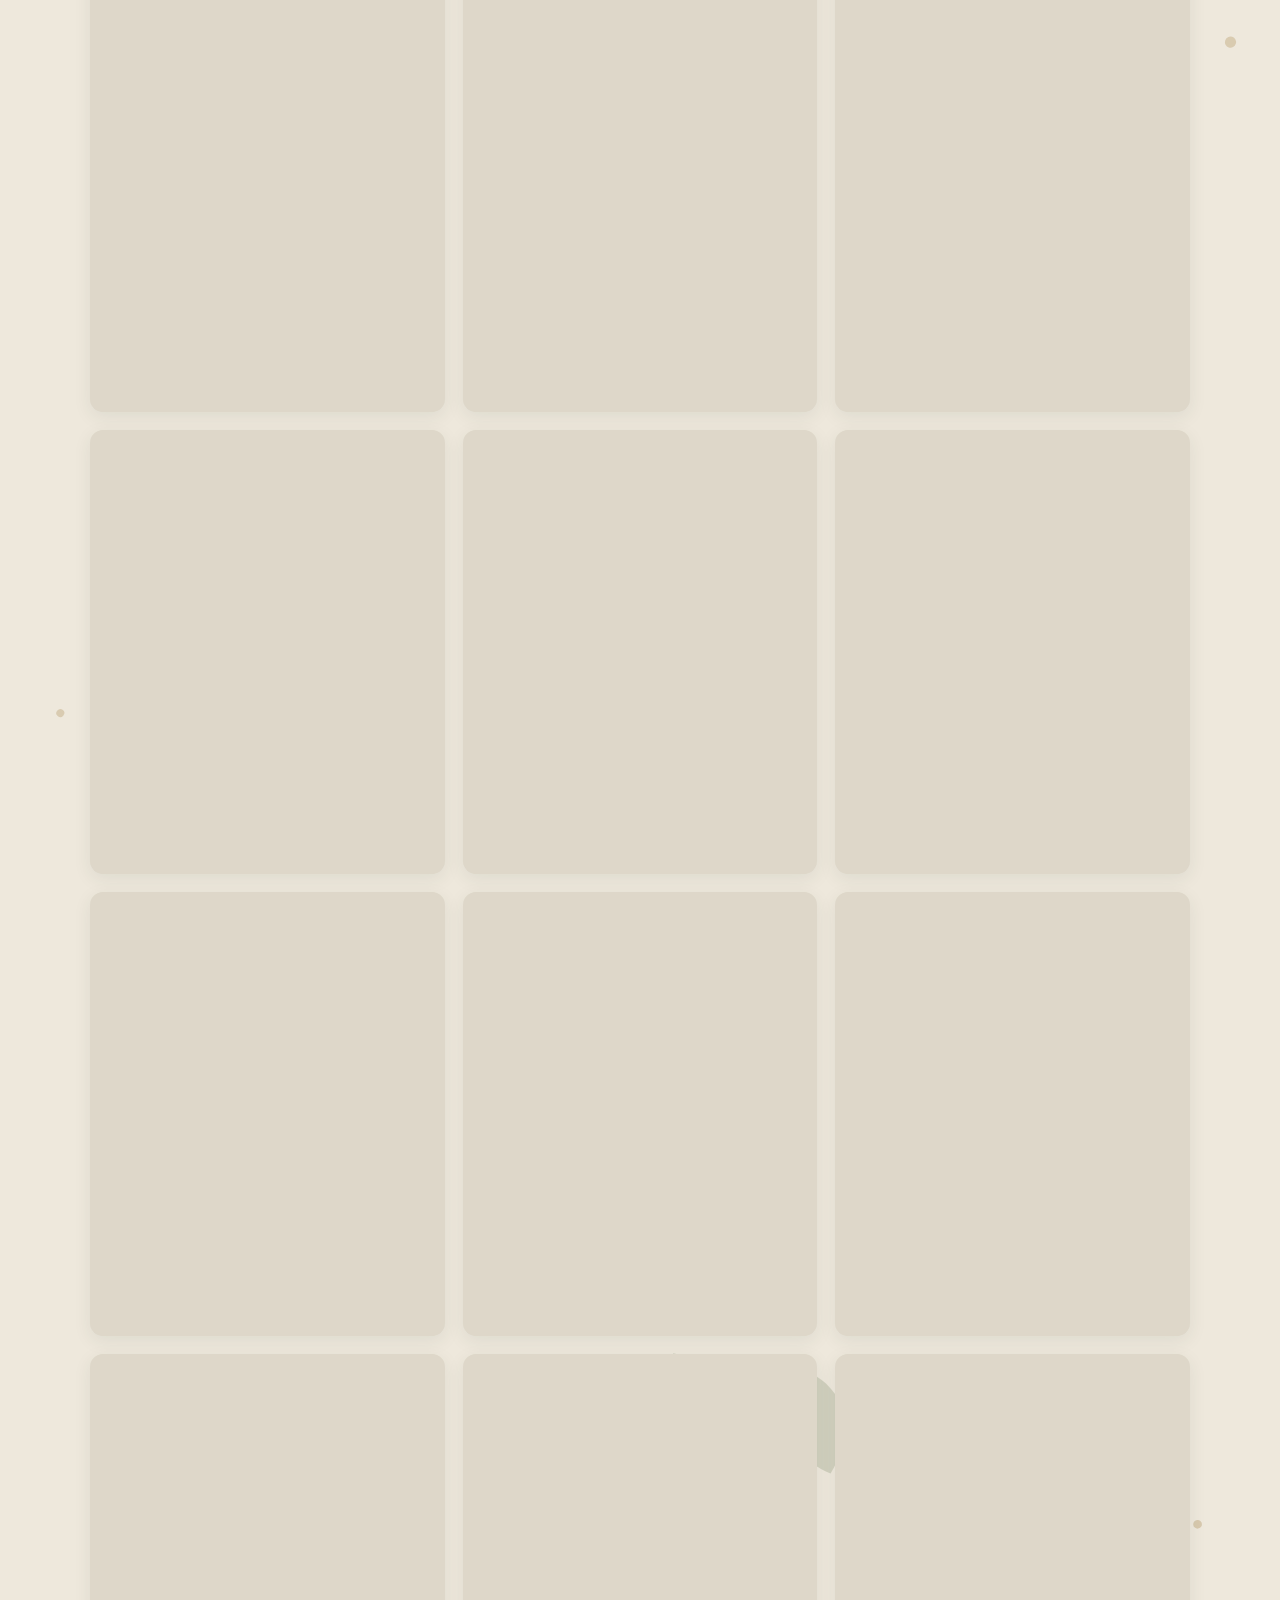
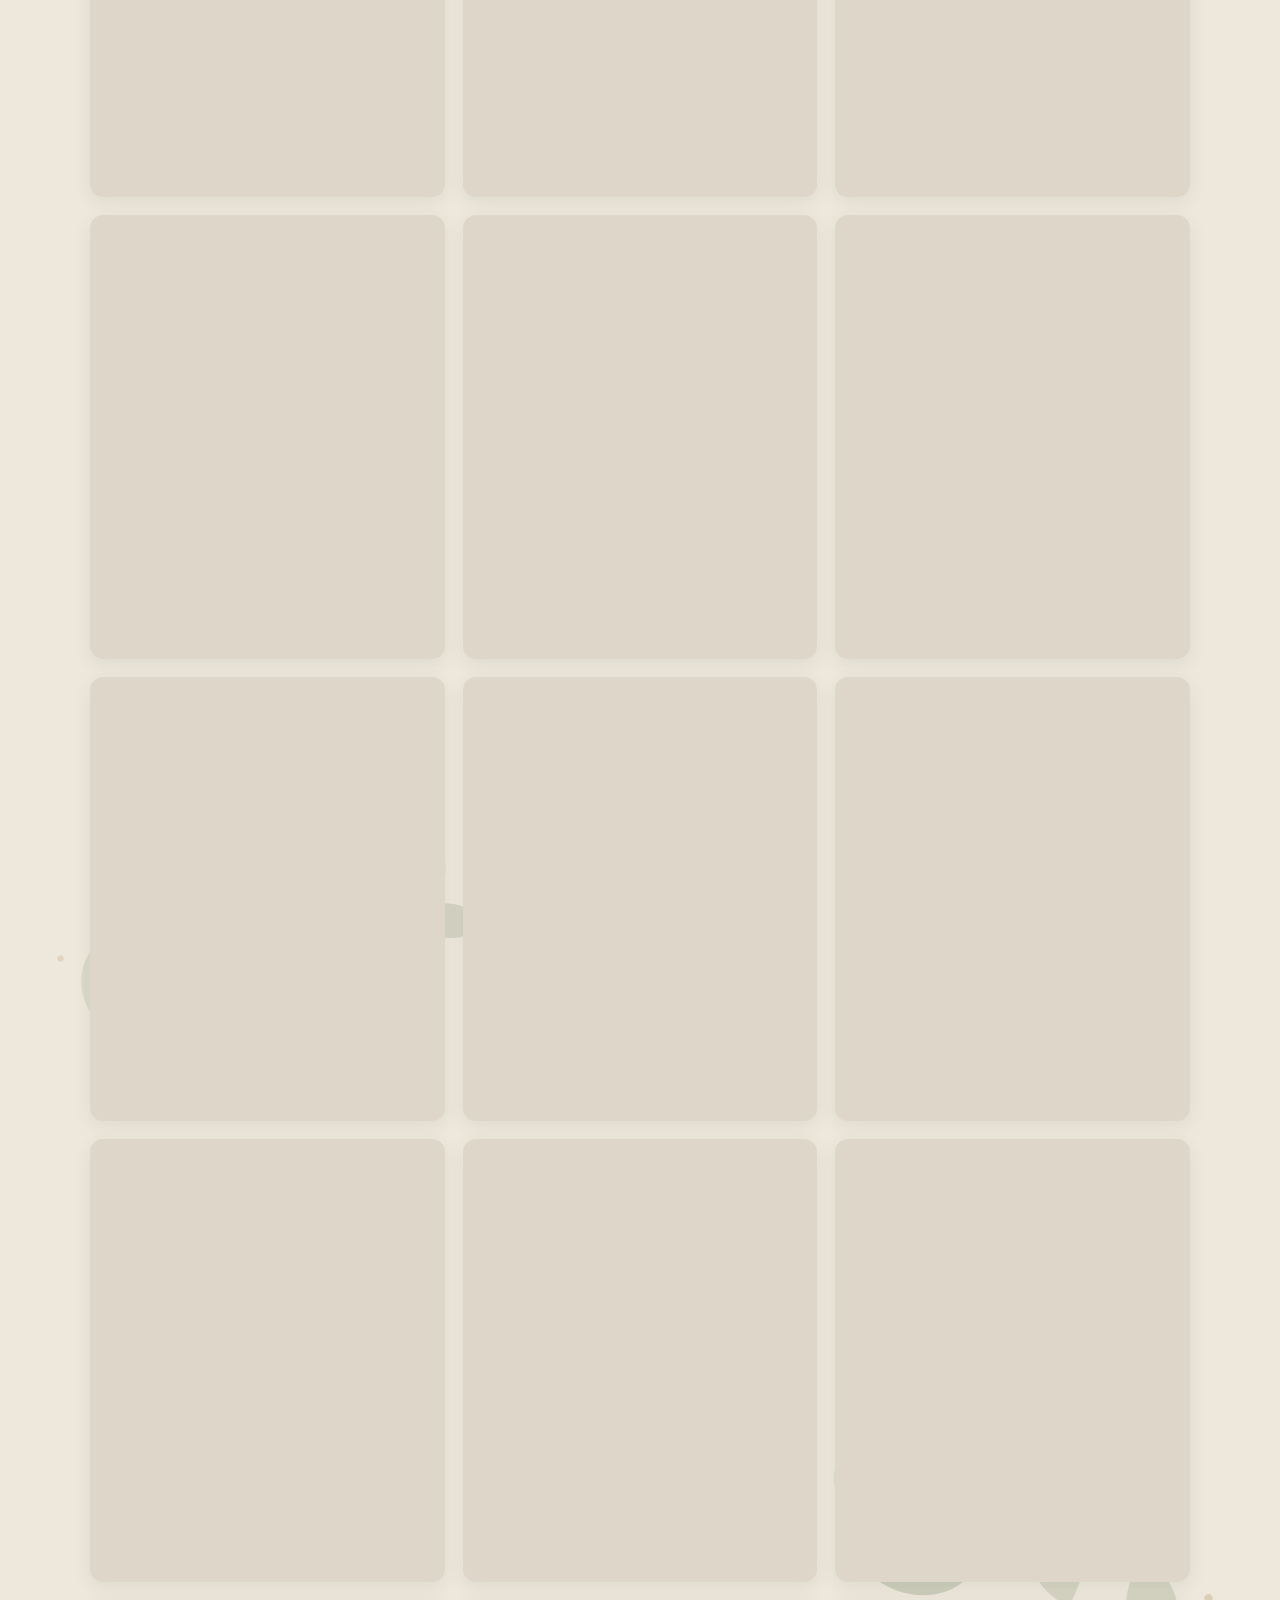
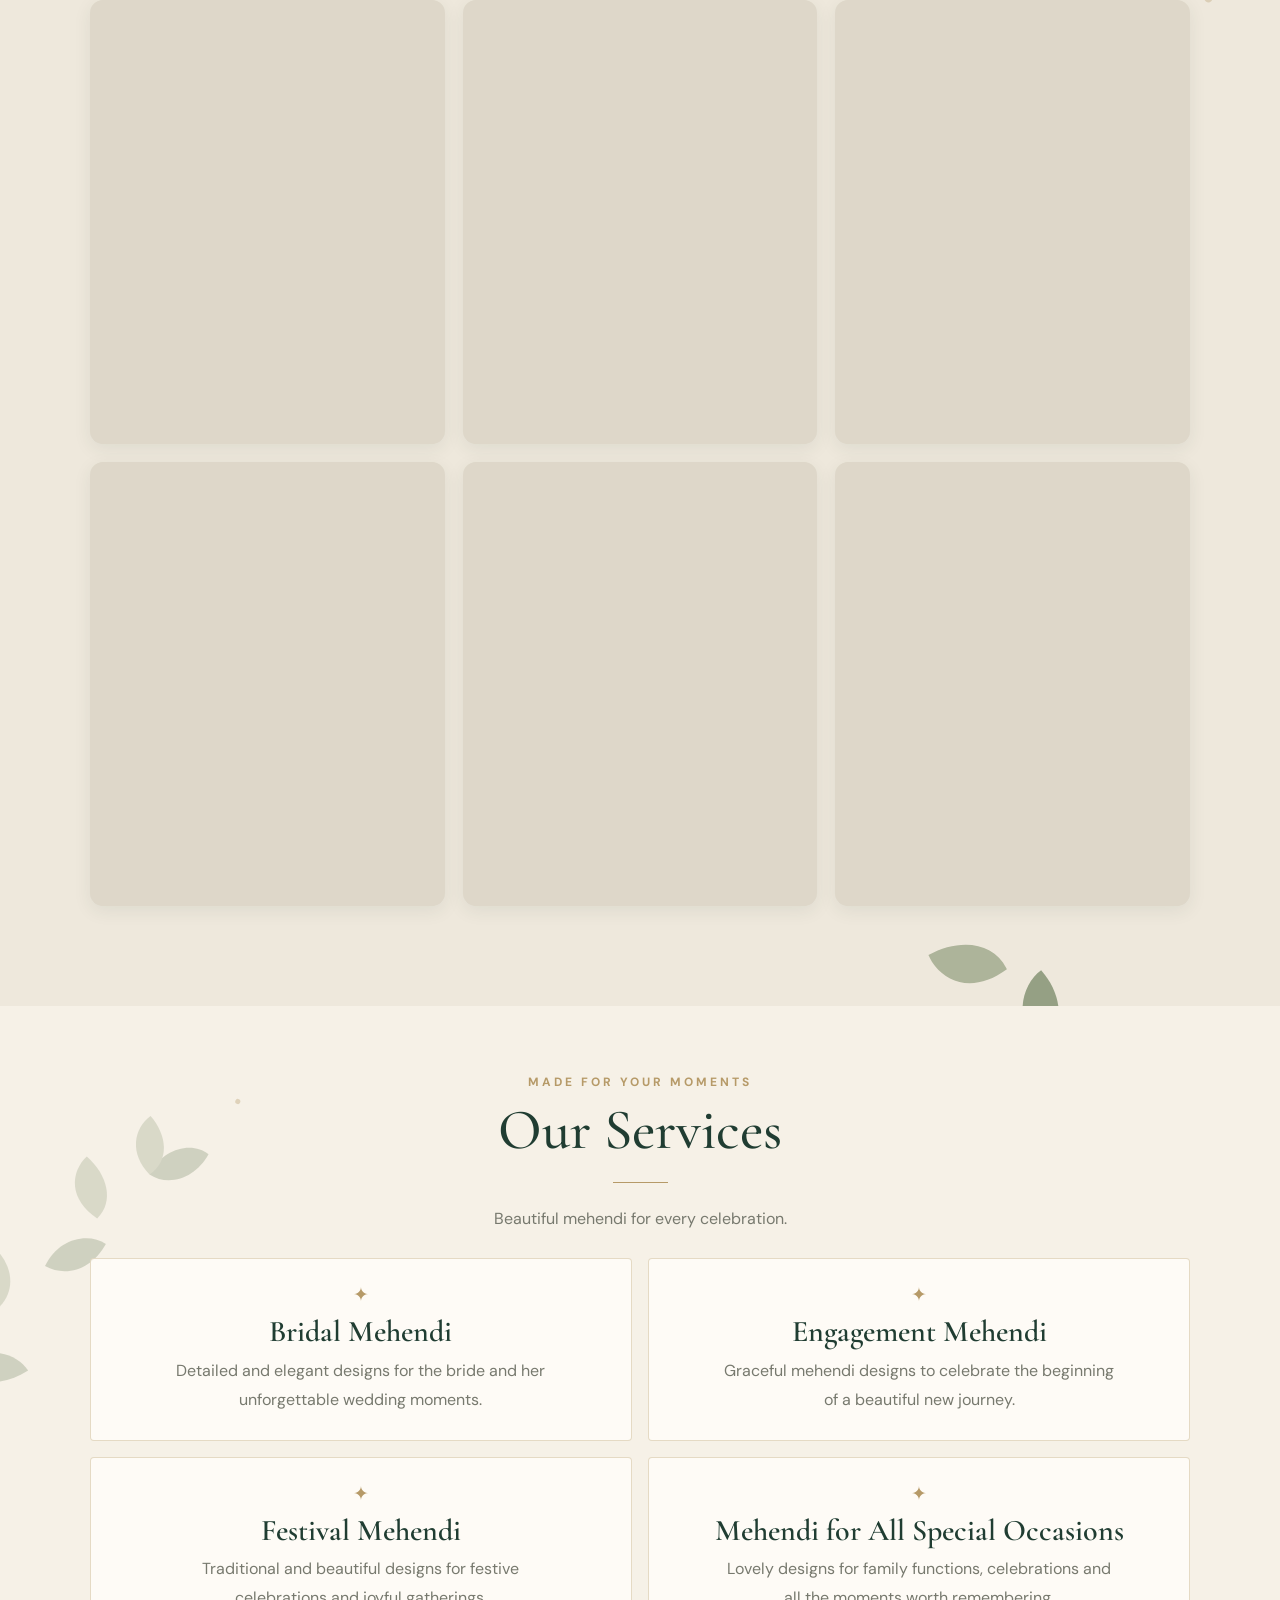
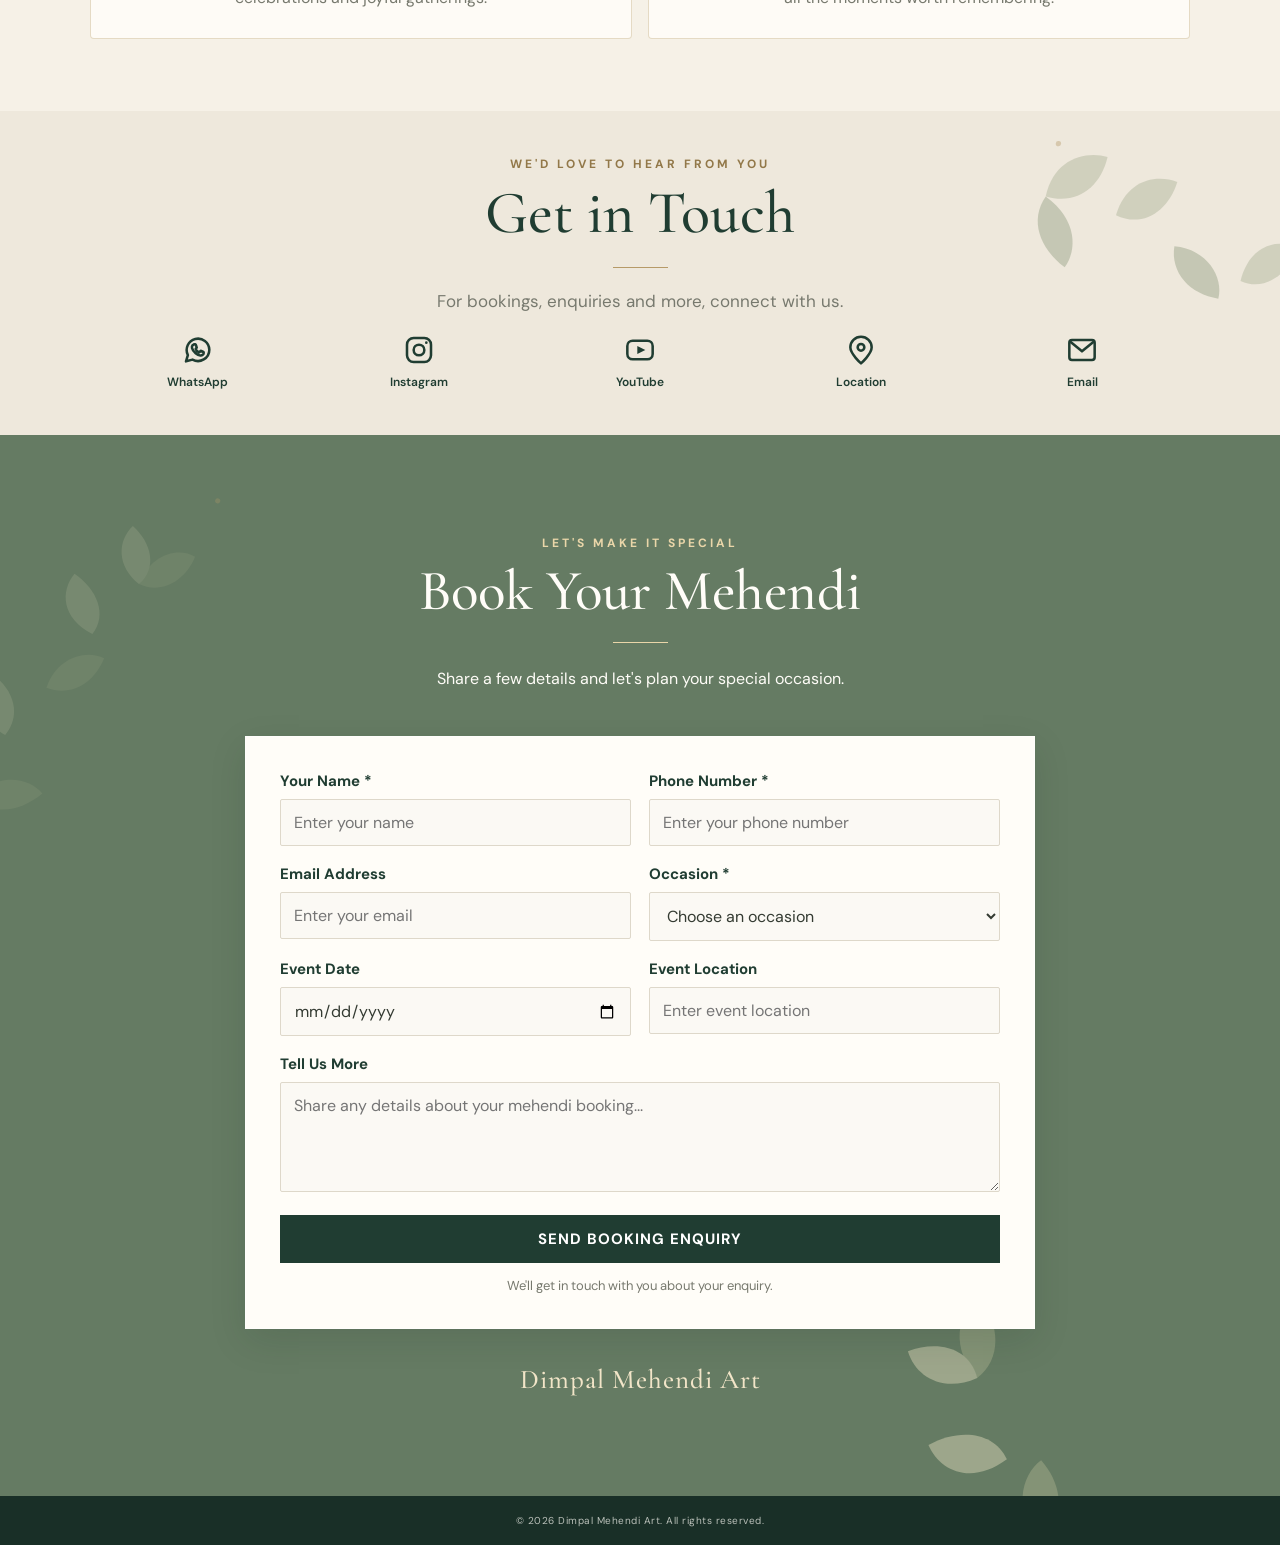
==== commit c39f85ea: "V.1.0.2 Update thank-you page URL in index.html" ====
--- a/index.html
+++ b/index.html
@@ -303,7 +303,7 @@
 
   <!-- Redirect to your thank-you page -->
   <input type="hidden" name="_next"
-    value="https://dxxxmehendiart.run.place/thank-you.html">
+    value="https://dimpalmehendiart.run.place/thank-you.html">
 
   <!-- Spam protection -->
   <input type="text" name="_honey" style="display:none">
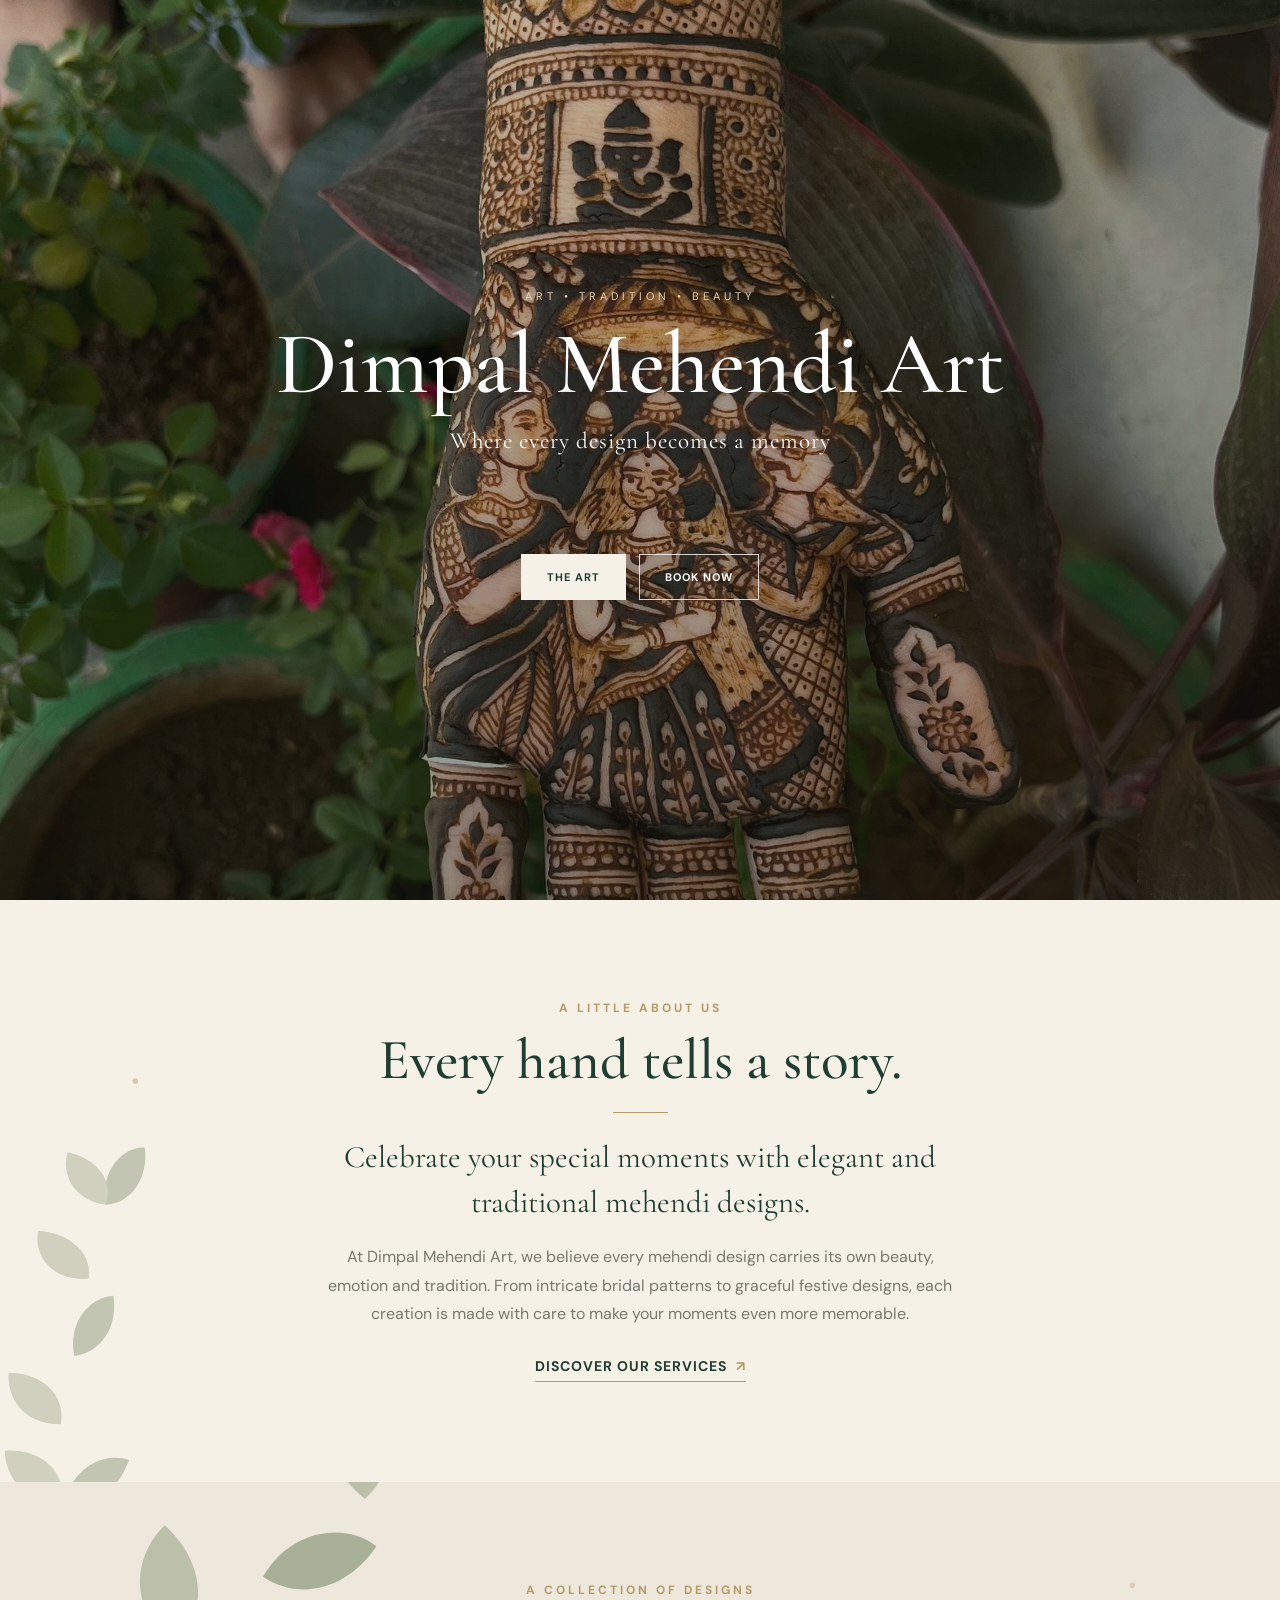
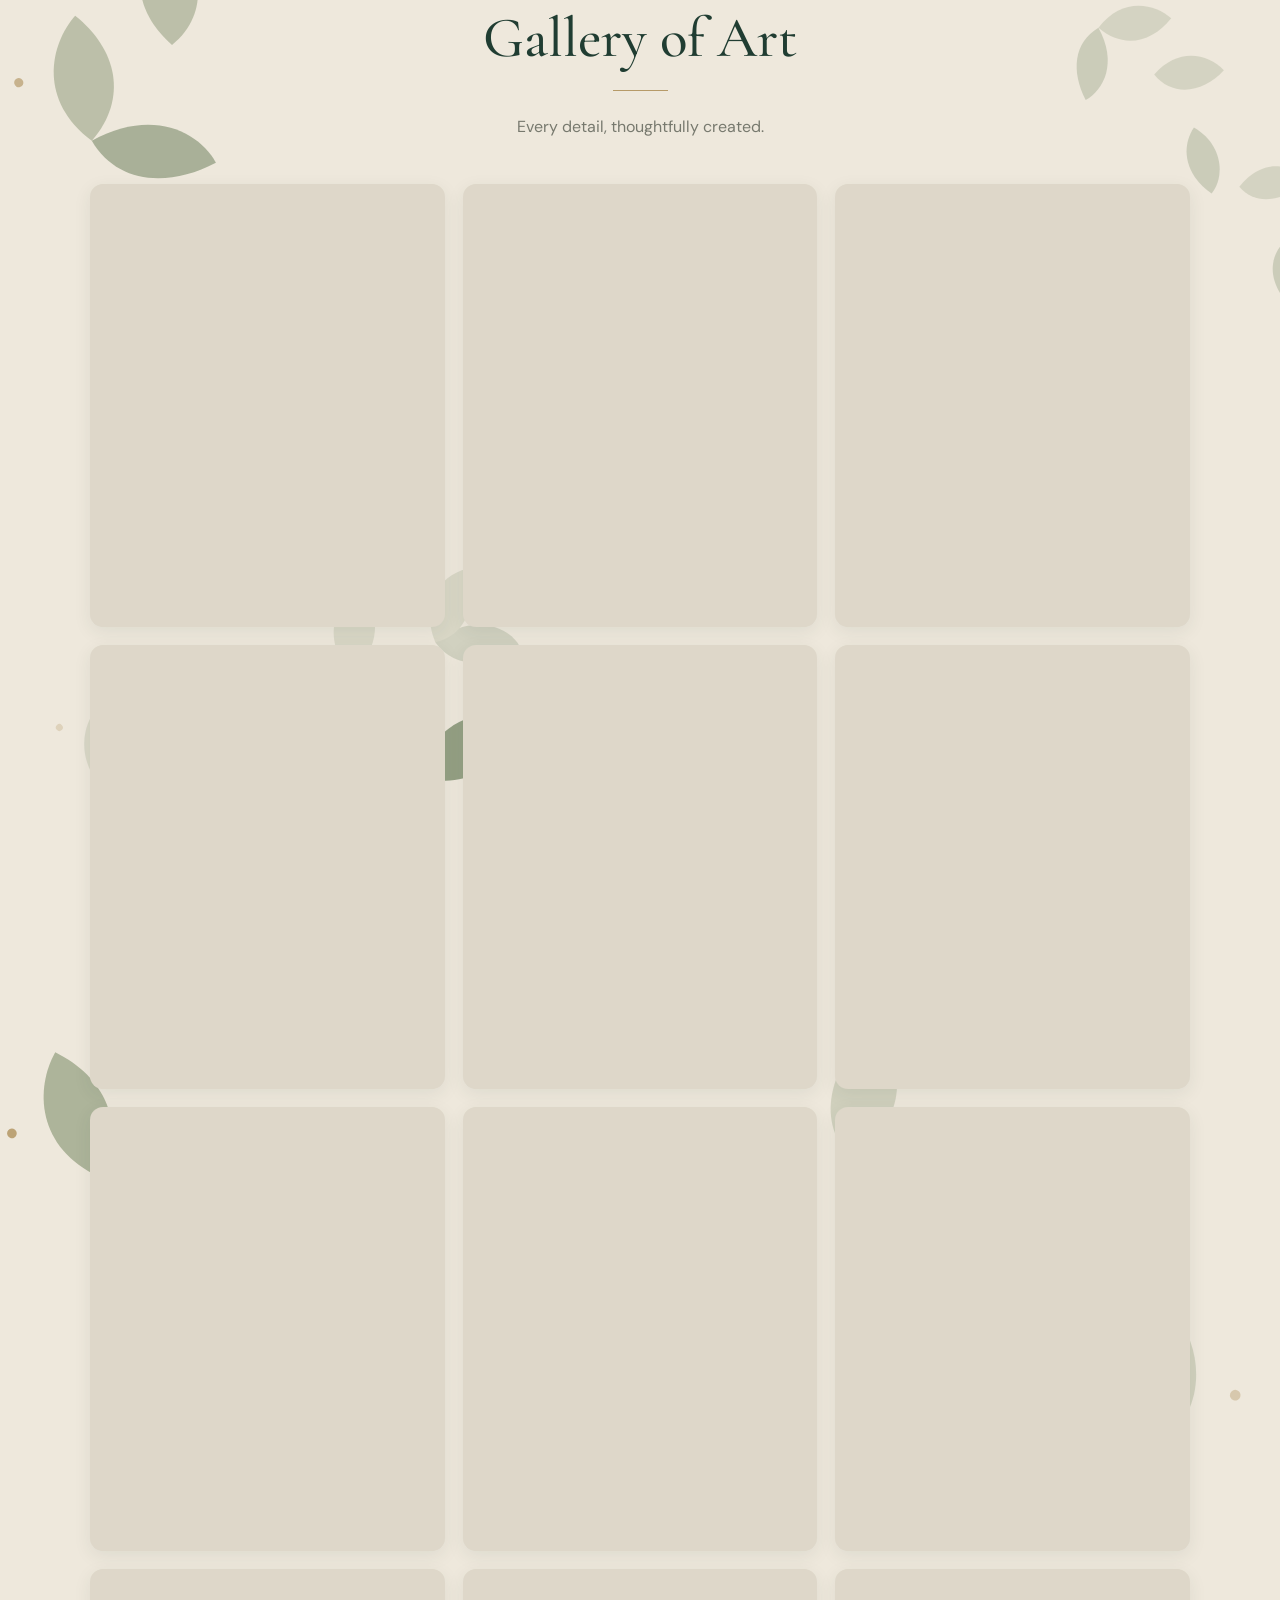
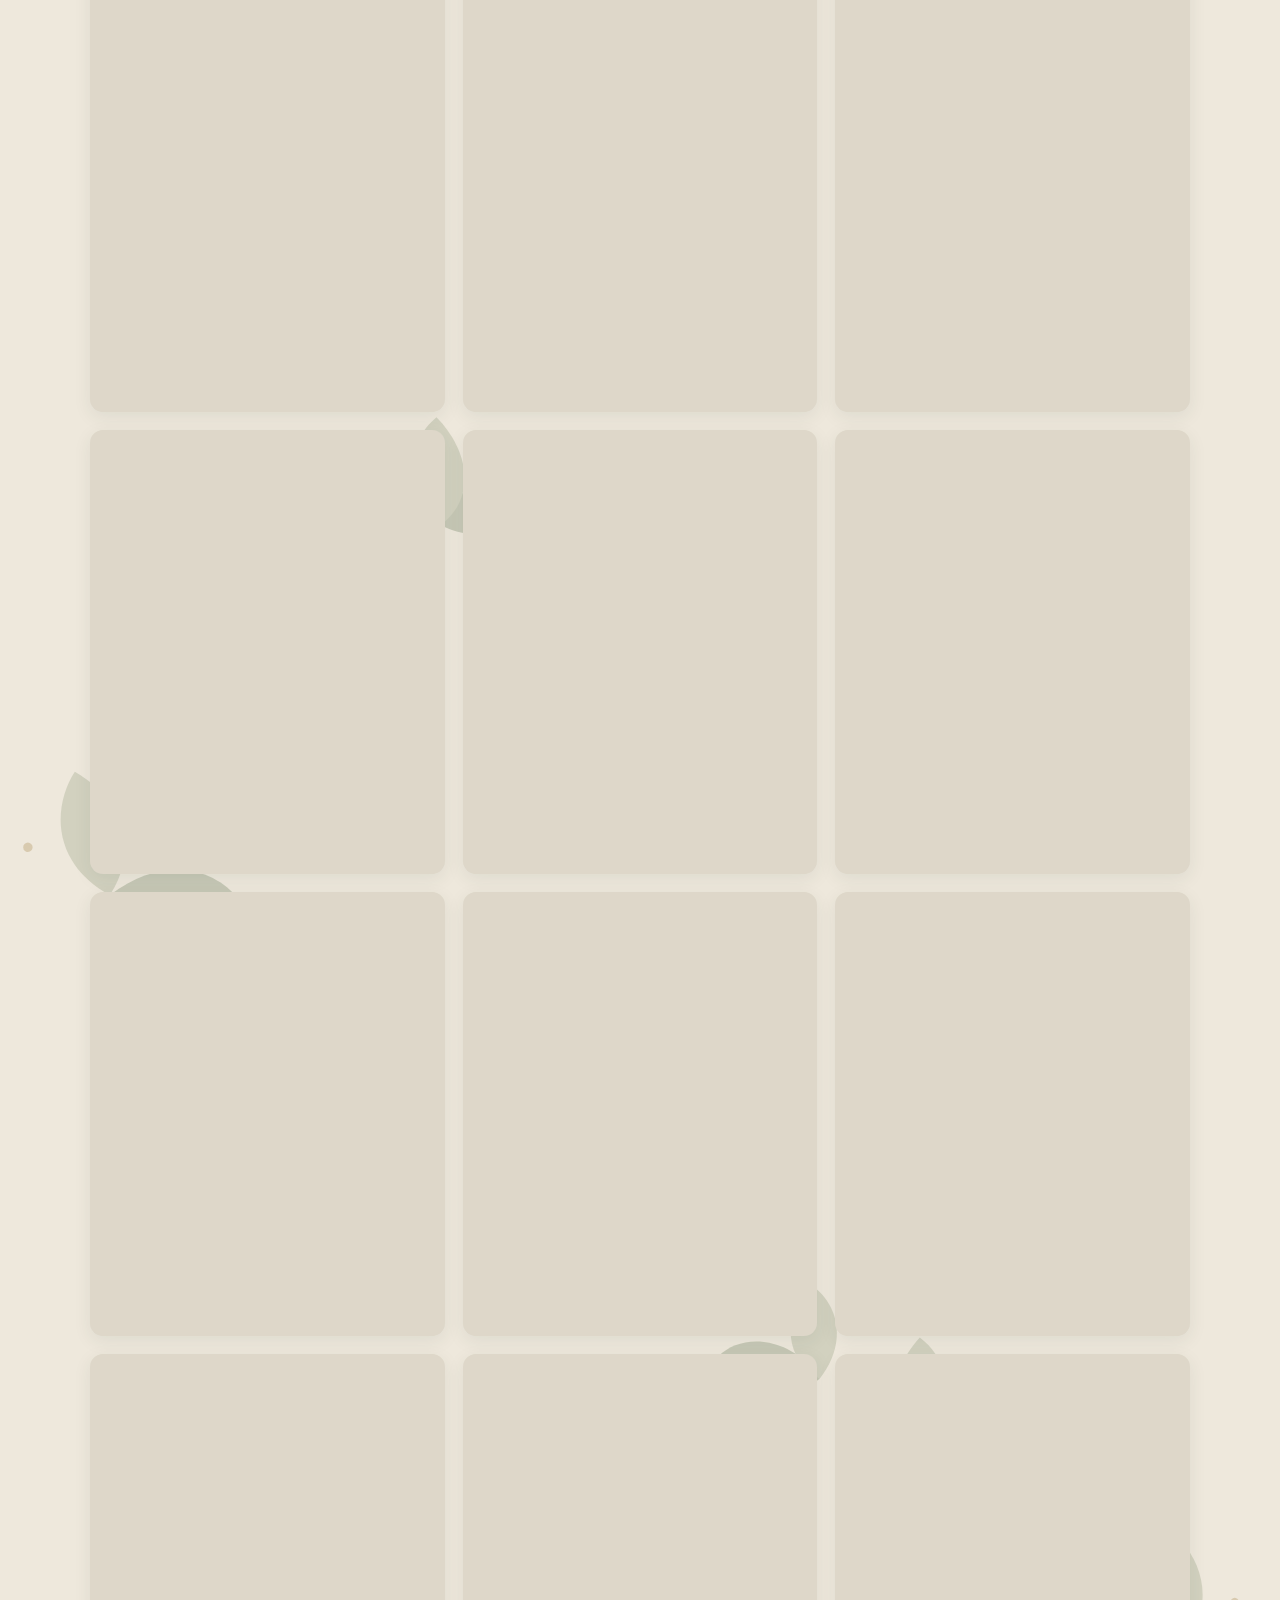
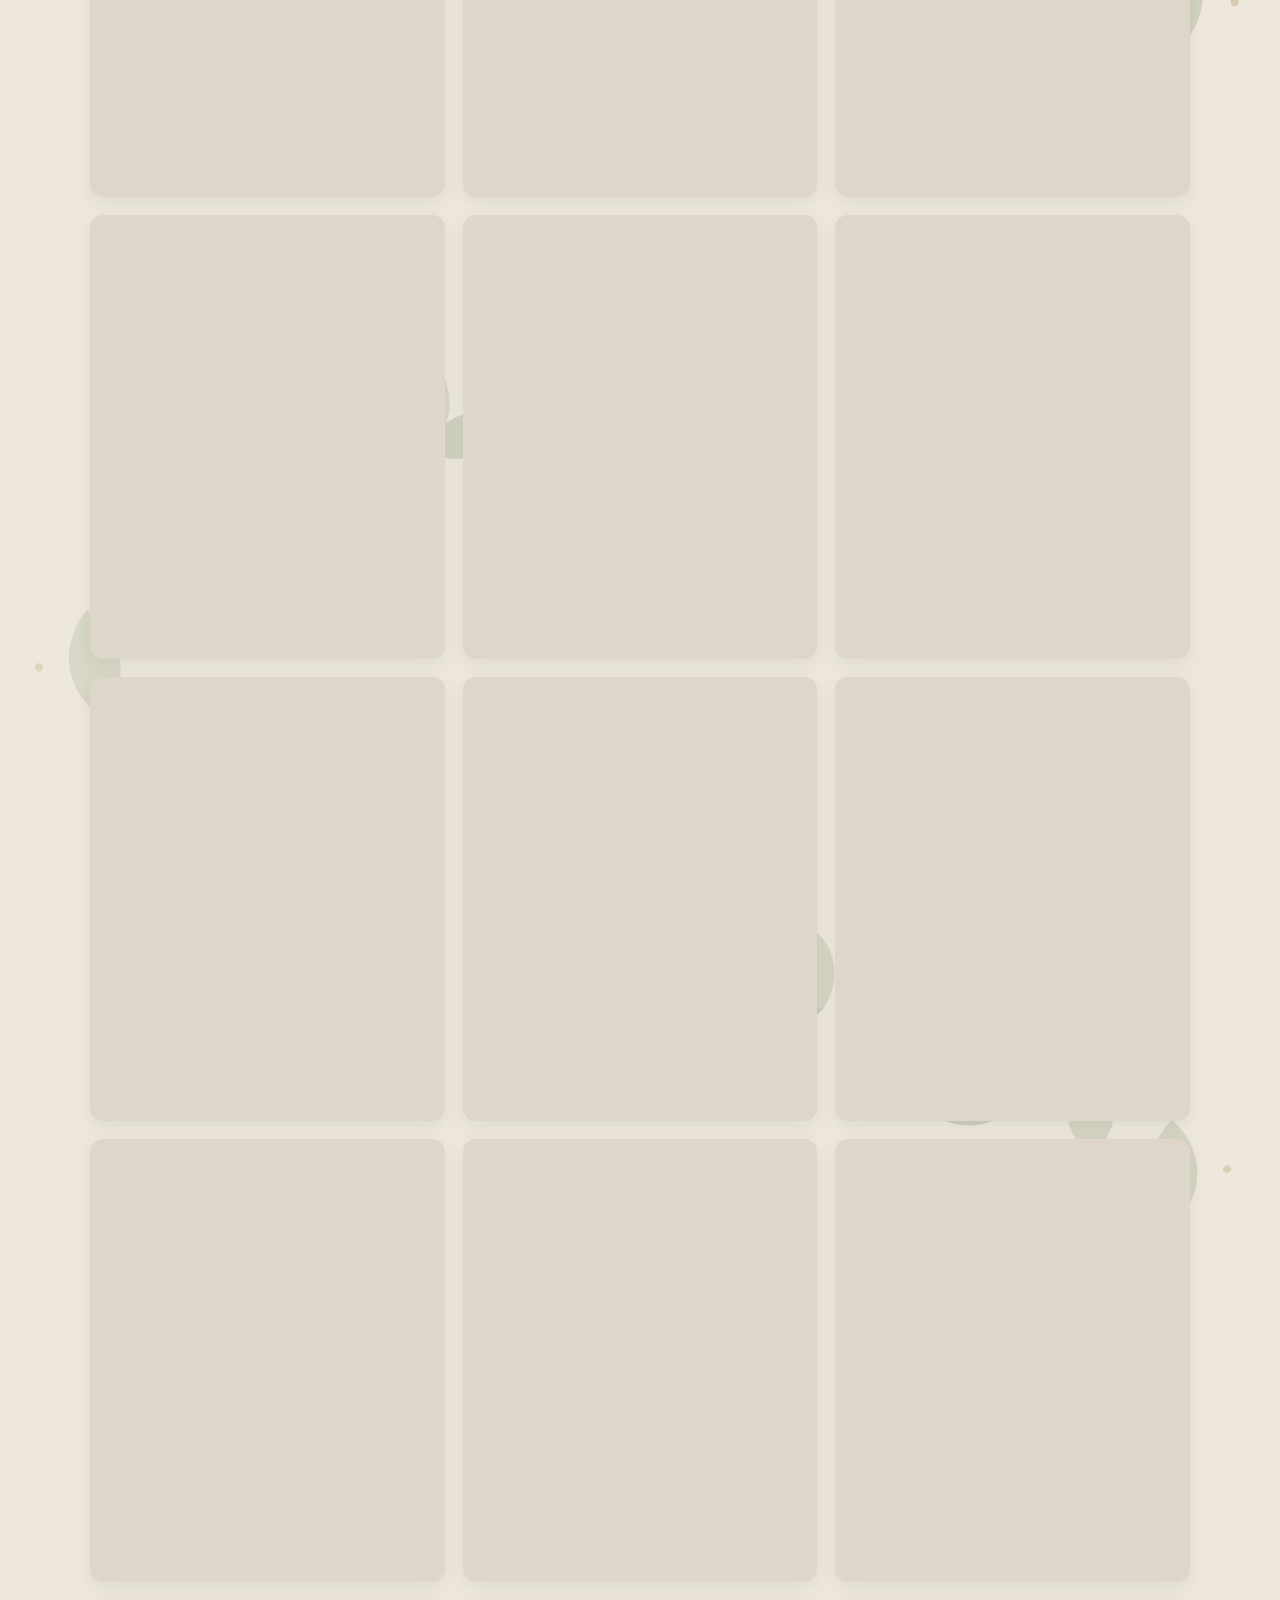
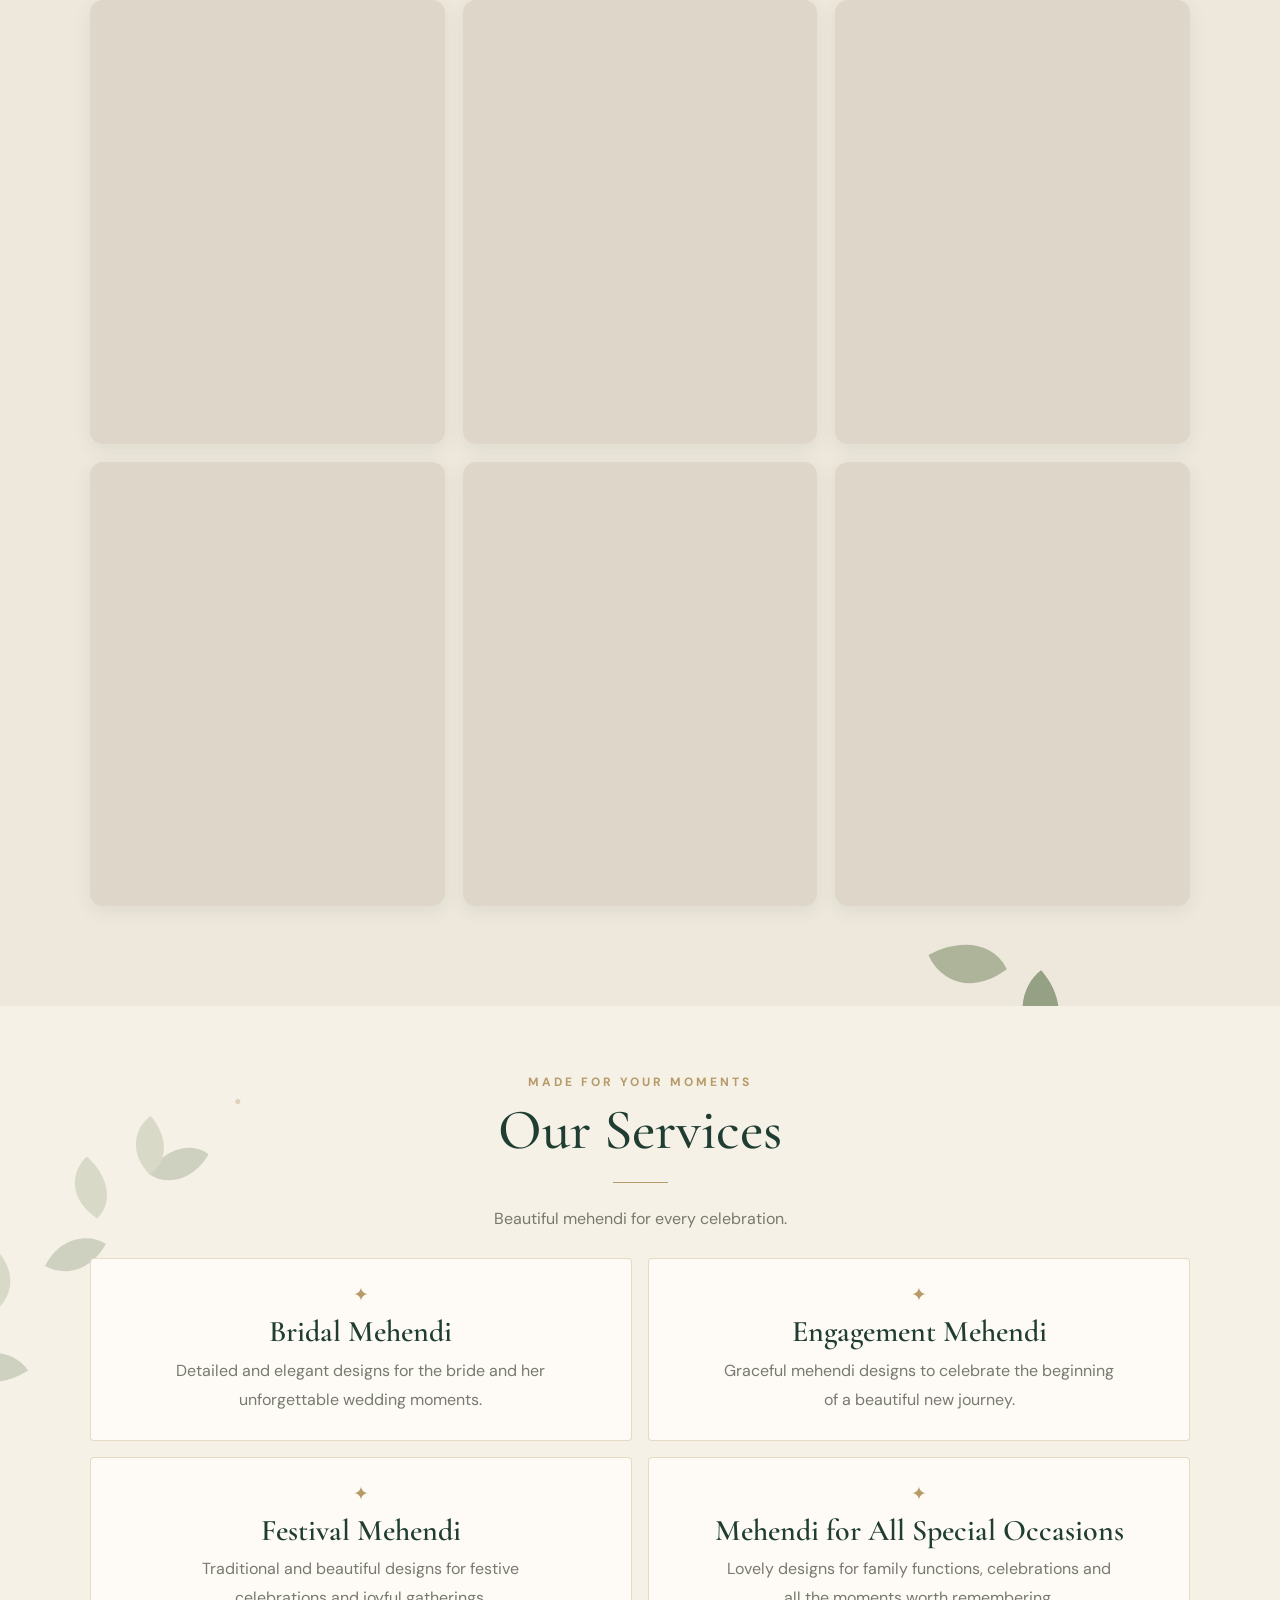
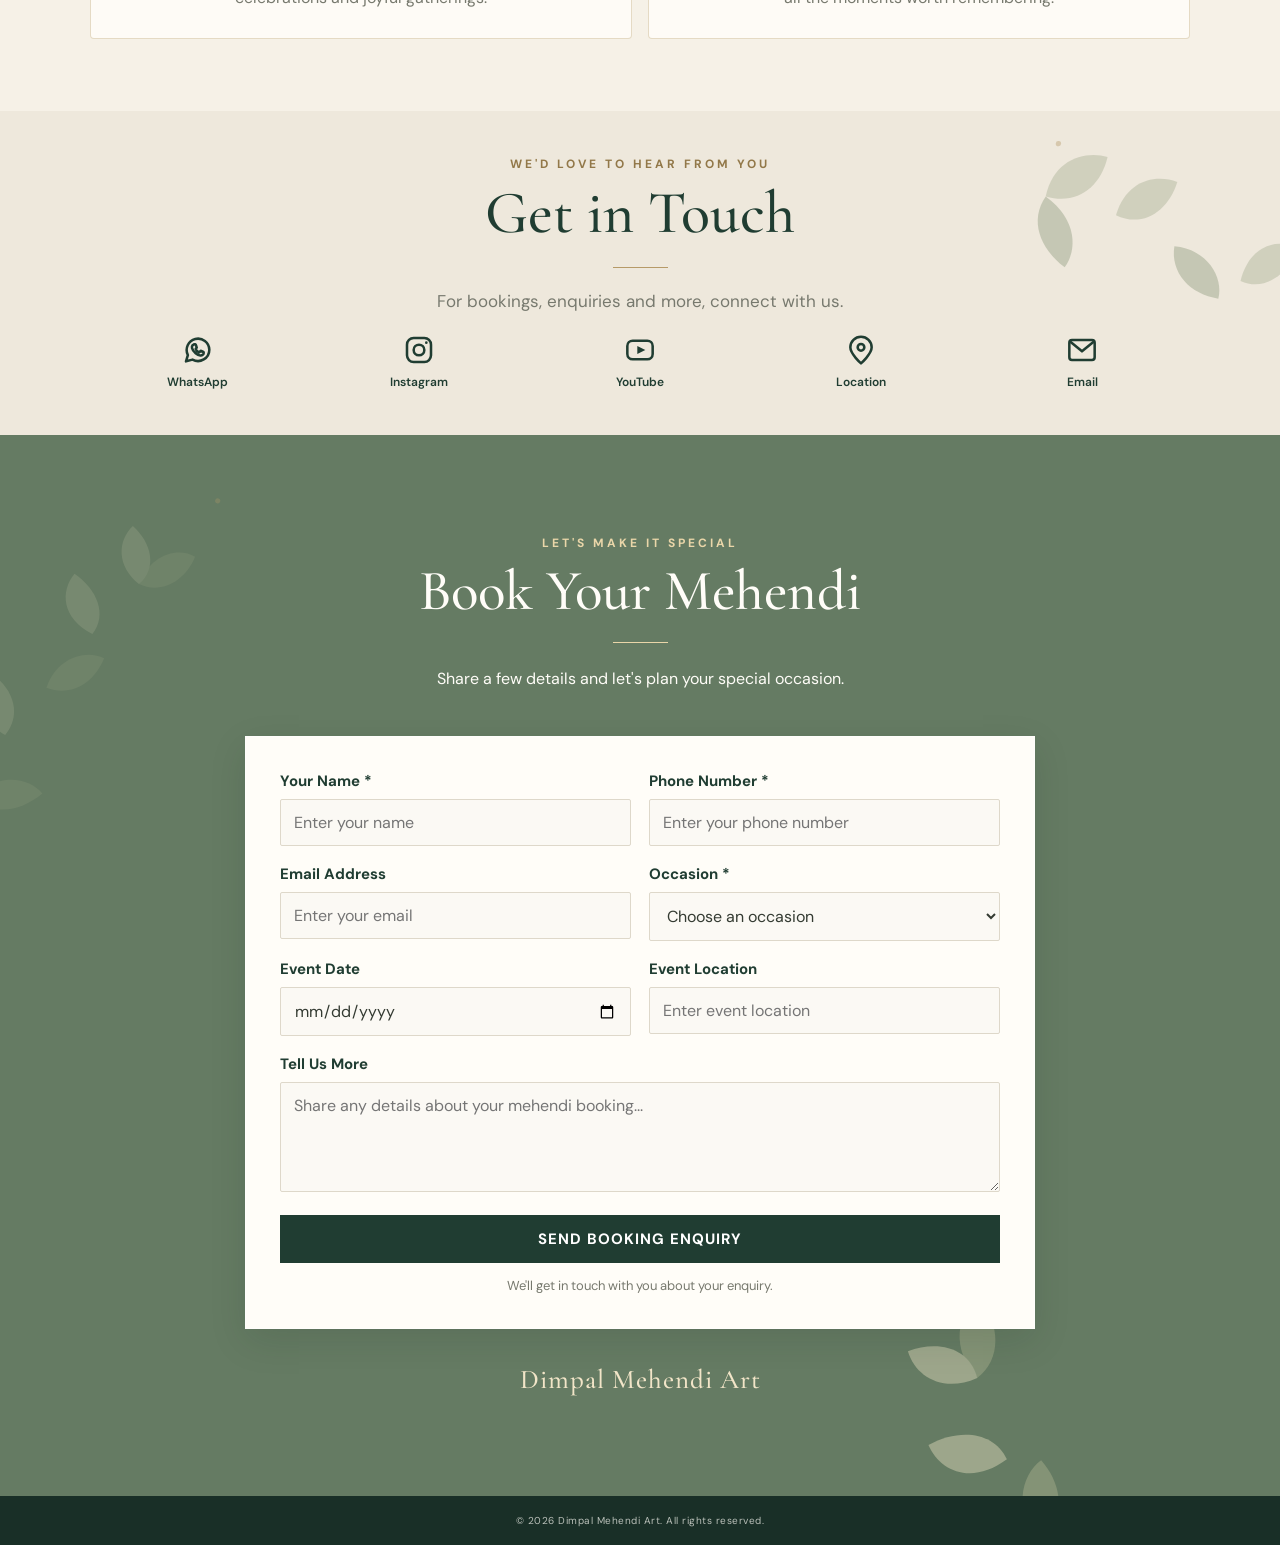
==== commit f25f68f0: "V.1.0.3 Update thank-you page URL in index.html" ====
--- a/index.html
+++ b/index.html
@@ -303,7 +303,7 @@
 
   <!-- Redirect to your thank-you page -->
   <input type="hidden" name="_next"
-    value="https://dimpalmehendiart.run.place/thank-you.html">
+    value="https://www.dimpalmehendiart.run.place/thank-you.html">
 
   <!-- Spam protection -->
   <input type="text" name="_honey" style="display:none">
